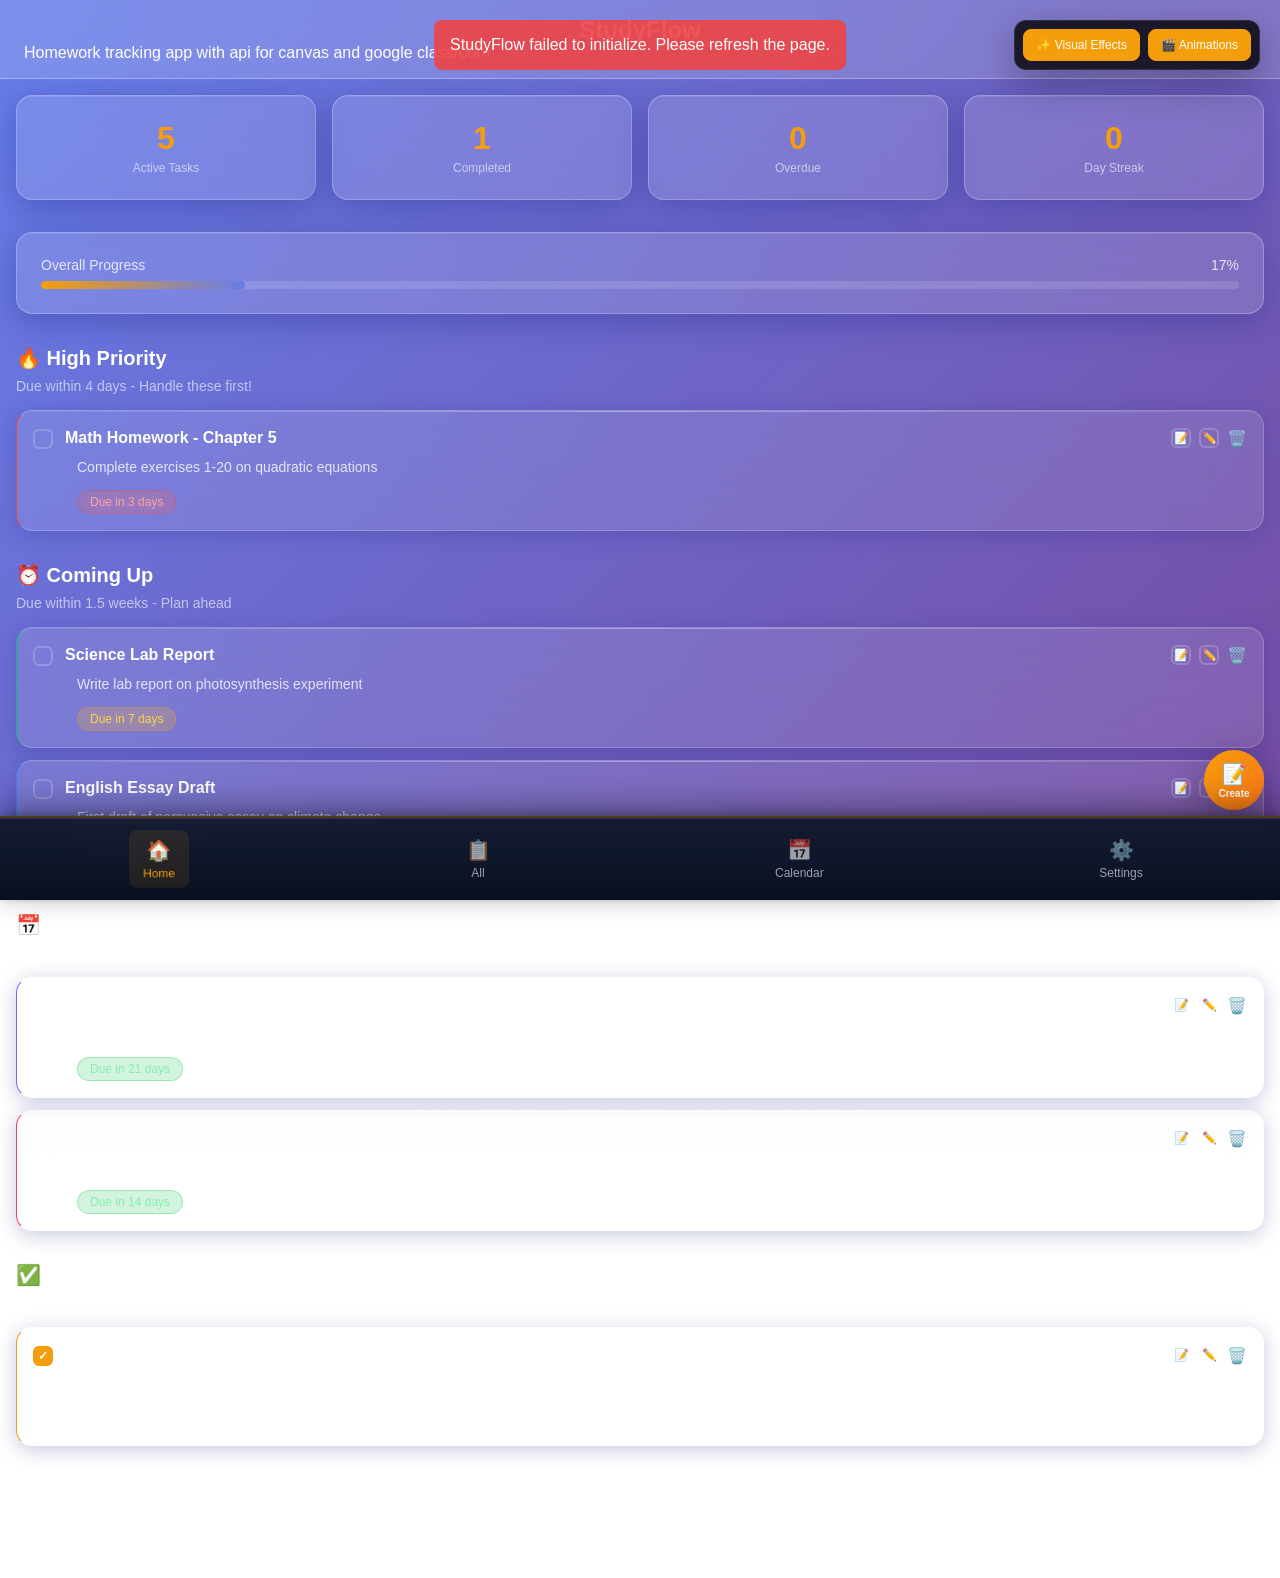
==== index.html @ 946ac962 "Add files via upload" ====
<!DOCTYPE html>
<html lang="en">
<head>
    <meta charset="UTF-8">
    <meta name="viewport" content="width=device-width, initial-scale=1.0, user-scalable=no, viewport-fit=cover">
    <meta name="apple-mobile-web-app-capable" content="yes">
    <meta name="apple-mobile-web-app-status-bar-style" content="black-translucent">
    <meta name="theme-color" content="#667eea">
    <meta name="mobile-web-app-capable" content="yes">
    <meta name="application-name" content="HW Tracker">
    <meta name="msapplication-TileColor" content="#667eea">
    <meta name="msapplication-TileImage" content="icon-192x192.png">
    <meta name="description" content="Track and manage your academic assignments with ease">
    <title>StudyFlow - Assignment Tracker</title>
    <link rel="manifest" href="manifest.json">
    <link rel="icon" type="image/png" sizes="192x192" href="icon-192x192.png">
    <link rel="apple-touch-icon" href="icon-192x192.png">
    <link rel="apple-touch-icon" sizes="192x192" href="icon-192x192.png">
    <link rel="stylesheet" href="styles.css">
    <link rel="stylesheet" href="animations.css">
    <link rel="stylesheet" href="settings.css">
    <link rel="stylesheet" href="css/navigation.css">
    <link rel="stylesheet" href="css/premium.css">
    <style>
        @keyframes fadeIn {
            from { opacity: 0; transform: translateY(-10px); }
            to { opacity: 1; transform: translateY(0); }
        }
        @keyframes fadeOut {
            from { opacity: 1; transform: translateY(0); }
            to { opacity: 0; transform: translateY(-10px); }
        }
    </style>
</head>
<body>
    <noscript>
        <div style="text-align: center; padding: 50px; background: #1e293b; color: white; font-family: Arial, sans-serif;">
            <h1>StudyFlow</h1>
            <p>JavaScript is required to run this application.</p>
            <p>Please enable JavaScript in your browser and refresh the page.</p>
        </div>
    </noscript>
    
    <div class="app-container">
        <header>
            <h1>StudyFlow</h1>
            <p>Homework tracking app with api for canvas and google classroom</p>
        </header>

        <main class="main-content">
            <!-- Home View -->
            <div class="content-view" id="home-view">
                <!-- Statistics Dashboard -->
                <div class="stats-dashboard">
                    <div class="stat-card glass-card">
                        <div class="stat-number" id="total-assignments">0</div>
                        <div class="stat-label">Active Tasks</div>
                    </div>
                    <div class="stat-card glass-card">
                        <div class="stat-number" id="completed-count">0</div>
                        <div class="stat-label">Completed</div>
                    </div>
                    <div class="stat-card glass-card">
                        <div class="stat-number" id="overdue-count">0</div>
                        <div class="stat-label">Overdue</div>
                    </div>
                    <div class="stat-card glass-card">
                        <div class="stat-number" id="streak-count">0</div>
                        <div class="stat-label">Day Streak</div>
                    </div>
                </div>

                <!-- Progress Bar -->
                <div class="progress-container glass-card" style="padding: 1.5rem; margin-bottom: 2rem;">
                    <div class="progress-label">
                        <span>Overall Progress</span>
                        <span id="progress-percentage">0%</span>
                    </div>
                    <div class="progress-bar">
                        <div class="progress-fill" id="progress-fill"></div>
                    </div>
                </div>

                <!-- High Priority Section -->
                <section class="priority-section" id="high-priority">
                    <h2>🔥 High Priority</h2>
                    <p class="section-subtitle">Due within 4 days - Handle these first!</p>
                    <div class="assignments-container" id="high-priority-assignments">
                        <div class="empty-state">No urgent assignments right now 🎉</div>
                    </div>
                </section>

                <!-- Coming Up Section -->
                <section class="priority-section" id="coming-up">
                    <h2>⏰ Coming Up</h2>
                    <p class="section-subtitle">Due within 1.5 weeks - Plan ahead</p>
                    <div class="assignments-container" id="coming-up-assignments">
                        <div class="empty-state">No upcoming assignments</div>
                    </div>
                </section>

                <!-- Worry About Later Section -->
                <section class="priority-section" id="worry-later">
                    <h2>📅 Worry About Later</h2>
                    <p class="section-subtitle">Due in 3+ weeks - Future planning</p>
                    <div class="assignments-container" id="worry-later-assignments">
                        <div class="empty-state">No long-term assignments</div>
                    </div>
                </section>

                <!-- Completed Section (Hidden by default, shown when there are completed items) -->
                <section class="priority-section" id="completed" style="display: none;">
                    <h2>✅ Completed</h2>
                    <p class="section-subtitle">Great job! Keep up the momentum</p>
                    <div class="assignments-container" id="completed-assignments">
                    </div>
                </section>
            </div>

            <!-- All Assignments View -->
            <div class="content-view" id="all-view" style="display: none;">
                <section class="priority-section">
                    <h2>📋 All Assignments</h2>
                    
                    <!-- Search and Filter Controls -->
                    <div class="search-filter-container">
                        <div class="search-box">
                            <input type="text" id="assignment-search" placeholder="Search assignments..." />
                        </div>
                        <div class="filter-controls">
                            <select id="status-filter">
                                <option value="all">All Status</option>
                                <option value="pending">Pending</option>
                                <option value="completed">Completed</option>
                            </select>
                            <select id="source-filter">
                                <option value="all">All Sources</option>
                                <option value="manual">Manual</option>
                                <option value="canvas">Canvas LMS</option>
                                <option value="google">Google Classroom</option>
                            </select>
                            <select id="priority-filter">
                                <option value="all">All Priorities</option>
                                <option value="high">High Priority</option>
                                <option value="medium">Medium Priority</option>
                                <option value="low">Low Priority</option>
                            </select>
                        </div>
                    </div>
                    
                    <div class="assignments-container" id="all-assignments">
                        <!-- All assignments will be shown here -->
                    </div>
                </section>
            </div>

            <!-- Calendar View -->
            <div class="content-view" id="calendar-view" style="display: none;">
                <section class="priority-section">
                    <h2>📅 Calendar</h2>
                    <div class="calendar-container">
                        <div class="calendar-header">
                            <button class="calendar-nav-btn" id="prev-month">‹</button>
                            <h3 class="calendar-month-year" id="calendar-month-year"></h3>
                            <button class="calendar-nav-btn" id="next-month">›</button>
                        </div>
                        <div class="calendar-grid" id="calendar-grid">
                            <!-- Calendar will be dynamically generated here -->
                        </div>
                        <!-- Assignment Popup -->
                        <div class="assignment-popup" id="assignment-popup">
                            <div class="popup-content">
                                <!-- Assignment details will be populated here -->
                            </div>
                        </div>
                    </div>
                </section>
            </div>

            <!-- Settings View -->
            <div class="content-view" id="settings-view" style="display: none;">
                <nav>
                    <div class="nav-left">
                        <button id="add-assignment-btn">+ Add Assignment</button>
                        <div class="view-options">
                            <button class="view-btn active" data-view="all">All</button>
                            <button class="view-btn" data-view="pending">Pending</button>
                            <button class="view-btn" data-view="completed">Completed</button>
                        </div>
                    </div>
                    <div class="nav-right">
                        <a href="premium.html" class="premium-link">
                            <span class="premium-indicator">Premium</span>
                        </a>
                    </div>
                </nav>
                <div id="settings-content">
                    <!-- Settings content will be dynamically added here -->
                </div>
            </div>
        </main>

        <!-- Bottom Navigation -->
        <nav class="bottom-nav">
            <button class="nav-btn active" id="home-btn">
                <span class="nav-icon">🏠</span>
                <span class="nav-label">Home</span>
            </button>
            <button class="nav-btn" id="all-assignments-btn">
                <span class="nav-icon">📋</span>
                <span class="nav-label">All</span>
            </button>
            <button class="nav-btn" id="calendar-btn">
                <span class="nav-icon">📅</span>
                <span class="nav-label">Calendar</span>
            </button>
            <button class="nav-btn" id="settings-btn">
                <span class="nav-icon">⚙️</span>
                <span class="nav-label">Settings</span>
            </button>
        </nav>

        <!-- Create Assignment Button -->
        <button class="create-assignment-btn" id="create-assignment-btn">
            <span class="create-icon">📝</span>
            <span class="create-text">Create</span>
        </button>

        <!-- Settings Toolbar -->
        <div class="settings-toolbar" id="settings-toolbar">
            <button class="toolbar-btn" id="visual-effects-btn" title="Toggle Visual Effects (Glass/Performance)">
                ✨ Visual Effects
            </button>
            <button class="toolbar-btn" id="animations-btn" title="Toggle Animations">
                🎬 Animations
            </button>
        </div>
    </div>


    <!-- Core Scripts -->
    <script src="enhanced-script.js"></script>
    <script src="js/payments.js"></script>
    <script src="js/premium-ui.js"></script>
    <script src="pwa-test.js"></script>
    
    <!-- Service Worker Registration -->
    <script>
        // Register service worker for PWA functionality
        if ('serviceWorker' in navigator) {
            window.addEventListener('load', () => {
                navigator.serviceWorker.register('./sw.js')
                    .then(registration => {
                        console.log('ServiceWorker registration successful with scope: ', registration.scope);
                        
                        // Check for updates
                        registration.update().then(() => {
                            console.log('Service Worker updated');
                        }).catch(error => {
                            console.log('Service Worker update failed: ', error);
                        });
                        
                        // Listen for updates
                        registration.addEventListener('updatefound', () => {
                            const newWorker = registration.installing;
                            newWorker.addEventListener('statechange', () => {
                                if (newWorker.state === 'installed' && navigator.serviceWorker.controller) {
                                    console.log('New content is available; please refresh.');
                                    if (confirm('A new version is available. Refresh now?')) {
                                        window.location.reload();
                                    }
                                }
                            });
                        });
                        
                        // Enable background sync if available
                        if ('sync' in registration) {
                            registration.sync.register('sync-assignments')
                                .then(() => console.log('Background sync registered'))
                                .catch(err => console.error('Background sync registration failed:', err));
                        }
                    })
                    .catch(error => {
                        console.error('ServiceWorker registration failed: ', error);
                    });
                
                // Check for updates on navigation
                if (navigator.serviceWorker.controller) {
                    console.log('Service Worker is controlling the page');
                }
            });
        }
        
        // Handle before install prompt
        let deferredPrompt;
        window.addEventListener('beforeinstallprompt', (e) => {
            // Prevent Chrome 67 and earlier from automatically showing the prompt
            e.preventDefault();
            // Stash the event so it can be triggered later
            deferredPrompt = e;
            
            // Show install button or custom UI
            const installButton = document.getElementById('install-button');
            if (installButton) {
                installButton.style.display = 'block';
                installButton.addEventListener('click', () => {
                    // Show the install prompt
                    deferredPrompt.prompt();
                    // Wait for the user to respond to the prompt
                    deferredPrompt.userChoice.then((choiceResult) => {
                        if (choiceResult.outcome === 'accepted') {
                            console.log('User accepted the install prompt');
                        } else {
                            console.log('User dismissed the install prompt');
                        }
                        deferredPrompt = null;
                    });
                });
            }
        });
        
        // Track web app installs
        window.addEventListener('appinstalled', (evt) => {
            console.log('App was installed successfully');
            // You could track this event in your analytics
        });
    </script>
    <script src="enhanced-settings.js"></script>
    <script src="assignment-editor.js"></script>
    <script src="background-manager.js"></script>
    <script src="api-integration.js"></script>
    <script src="live-wallpaper.js"></script>
    
    <!-- Paid Features -->
    <script src="paid-features/advanced-analytics.js"></script>
    <script src="paid-features/cloud-sync.js"></script>
    <script src="paid-features/premium-themes.js"></script>
    
    <!-- Initialize App -->
    <script>
        let tracker;
        let settingsManager;
        let apiIntegration;
        let analytics;
        let cloudSync;
        let premiumThemes;

        document.addEventListener('DOMContentLoaded', async () => {
            console.log('🚀 Starting StudyFlow initialization...');
            
            try {
                // Step 1: Initialize core tracker
                console.log('📱 Initializing core tracker...');
                tracker = new EnhancedAssignmentTracker();
                
                // Step 2: Apply saved styles immediately (before any rendering)
                console.log('🎨 Applying saved styles...');
                tracker.applySavedStylesImmediate();
                
                // Step 3: Initialize managers in proper order
                console.log('⚙️ Initializing managers...');
                
                // Initialize live wallpaper manager first (if available)
                if (typeof LiveWallpaperManager !== 'undefined' && window.liveWallpaperManager) {
                    console.log('Live wallpaper manager already initialized');
                } else if (typeof LiveWallpaperManager !== 'undefined') {
                    window.liveWallpaperManager = new LiveWallpaperManager();
                    window.liveWallpaperManager.init();
                    console.log('Live wallpaper manager initialized');
                }
                
                // Initialize background manager after live wallpaper manager
                if (typeof BackgroundManager !== 'undefined') {
                    tracker.backgroundManager = new BackgroundManager(tracker);
                    console.log('Background manager initialized');
                }
                
                // Core managers
                settingsManager = new SettingsManager(tracker);
                apiIntegration = new APIIntegration(tracker);
                
                // Feature managers
                analytics = new AdvancedAnalytics(tracker);
                cloudSync = new CloudSync(tracker);
                premiumThemes = new PremiumThemes(tracker);
                
                console.log('✅ All managers initialized successfully');
                
                // Step 4: Make managers globally available
                window.settingsManager = settingsManager;
                window.tracker = tracker;
                
                // Step 5: Override settings rendering
                tracker.renderSettingsPage = () => settingsManager.renderSettingsPage();
                tracker.showSettingsView = () => {
                    tracker.switchToView('settings-view');
                    settingsManager.renderSettingsPage();
                };
                
                // Step 6: Load saved theme and ensure background is applied
                console.log('🎨 Loading saved theme...');
                premiumThemes.loadSavedTheme();
                
                // Force background restoration after all managers are ready
                console.log('🖼️ Ensuring background is properly applied...');
                const backgroundType = localStorage.getItem('background-type') || 'gradient';
                tracker.applyBackground(backgroundType);
                
                // Step 7: Initialize API connections
                console.log('🔗 Initializing API connections...');
                await apiIntegration.initializeConnections();
                
                // Step 8: Validate application state and optimize flow
                console.log('🔍 Validating application state...');
                const isValid = tracker.validateApplicationState();
                
                if (isValid) {
                    console.log('🔧 Optimizing user flow...');
                    tracker.optimizeUserFlow();
                }
                
                console.log('🎉 StudyFlow v2.1 - Enhanced Edition Loaded Successfully!');
                
                // Step 9: Initialize performance monitoring and testing tools
                tracker.monitorPerformance();
                
                // Make testing functions globally available for debugging
                window.runFlowTest = () => tracker.runFlowTest();
                window.testBackgroundPersistence = () => tracker.testBackgroundPersistence();
                window.testLiveWallpaper = () => tracker.testLiveWallpaper();
                window.testBackgroundSwitching = () => tracker.testBackgroundSwitching();
                window.emergencyReset = () => tracker.emergencyReset();
                
                // PWA Testing functions (will be available after pwa-test.js loads)
                window.runPWAReadinessCheck = () => {
                    if (window.testPWA) {
                        return window.testPWA();
                    } else {
                        console.log('PWA testing suite not loaded yet. Try again in a moment.');
                    }
                };
                
                console.log('🧪 Testing tools available: runFlowTest(), testBackgroundPersistence(), emergencyReset(), runPWAReadinessCheck()');
                
                // Step 10: Show ready indicator
                const readyIndicator = document.createElement('div');
                readyIndicator.style.cssText = `
                    position: fixed; top: 10px; right: 10px; z-index: 10000;
                    background: rgba(16, 185, 129, 0.9); color: white;
                    padding: 0.5rem 1rem; border-radius: 20px; font-size: 0.8rem;
                    animation: fadeIn 0.5s ease-out;
                `;
                readyIndicator.textContent = '✅ StudyFlow Ready';
                document.body.appendChild(readyIndicator);
                
                // Remove indicator after 3 seconds
                setTimeout(() => {
                    readyIndicator.style.animation = 'fadeOut 0.5s ease-out forwards';
                    setTimeout(() => readyIndicator.remove(), 500);
                }, 3000);
                
                // Step 11: Set up periodic health checks for smooth operation
                setInterval(() => {
                    try {
                        // Ensure checkboxes remain clickable
                        tracker.ensureCheckboxesClickable();
                        
                        // Maintain background consistency
                        tracker.maintainBackground();
                        
                        // Validate navigation state
                        tracker.validateNavigationState();
                        
                        // Check if background is still applied correctly
                        const expectedBgType = localStorage.getItem('background-type') || 'gradient';
                        const currentBgType = document.body.getAttribute('data-background-type');
                        if (currentBgType !== expectedBgType) {
                            console.log('🔧 Background type mismatch detected, reapplying...');
                            tracker.applyBackground(expectedBgType);
                        }
                    } catch (error) {
                        console.warn('Health check issue:', error);
                    }
                }, 30000); // Every 30 seconds
                
            } catch (error) {
                console.error('❌ Error during initialization:', error);
                // Show user-friendly error message
                const errorDiv = document.createElement('div');
                errorDiv.style.cssText = `
                    position: fixed; top: 20px; left: 50%; transform: translateX(-50%);
                    background: rgba(239, 68, 68, 0.9); color: white; padding: 1rem;
                    border-radius: 8px; z-index: 10000; max-width: 90%;
                `;
                errorDiv.textContent = 'StudyFlow failed to initialize. Please refresh the page.';
                document.body.appendChild(errorDiv);
                
                setTimeout(() => errorDiv.remove(), 5000);
            }
            
            // Secret dev access - Konami code sequence + mobile password
            let konamiSequence = [];
            const konamiCode = ['ArrowUp', 'ArrowUp', 'ArrowDown', 'ArrowDown', 'ArrowLeft', 'ArrowRight', 'ArrowLeft', 'ArrowRight', 'KeyB', 'KeyA'];
            
            document.addEventListener('keydown', (e) => {
                konamiSequence.push(e.code);
                if (konamiSequence.length > konamiCode.length) {
                    konamiSequence.shift();
                }
                
                if (JSON.stringify(konamiSequence) === JSON.stringify(konamiCode)) {
                    tracker.activateDevMode();
                    konamiSequence = [];
                }
            });

            // Mobile dev access - triple tap on title
            let titleTapCount = 0;
            let titleTapTimer = null;
            
            const appTitle = document.querySelector('header h1');
            if (appTitle) {
                appTitle.addEventListener('click', () => {
                    titleTapCount++;
                    
                    if (titleTapTimer) {
                        clearTimeout(titleTapTimer);
                    }
                    
                    if (titleTapCount === 3) {
                        tracker.showDevPasswordPrompt();
                        titleTapCount = 0;
                    } else {
                        titleTapTimer = setTimeout(() => {
                            titleTapCount = 0;
                        }, 1000);
                    }
                });
            }
        });

        // PWA install prompt handling
        window.addEventListener('beforeinstallprompt', (e) => {
            e.preventDefault();
            window.deferredPrompt = e;
            console.log('PWA install prompt available');
        });
        
        // Subscribe to push notifications
        async function subscribeToPushNotifications(registration) {
            try {
                const subscription = await registration.pushManager.subscribe({
                    userVisibleOnly: true,
                    applicationServerKey: 'BEl62iUYgUivxIkv69yViEuiBIa1b0S4OFJD0AsaL19JXDVWEcKL5wZE6B7bvHgEml0jUjQ6uQ1MxdF2Gf5ljIM' // VAPID public key
                });
                console.log('Push subscription successful');
                
                // In a real app, you would send the subscription to your server
                // await fetch('/api/push-subscribe', {
                //     method: 'POST',
                //     headers: { 'Content-Type': 'application/json' },
                //     body: JSON.stringify(subscription)
                // });
                
            } catch (error) {
                console.error('Failed to subscribe to push notifications:', error);
            }
        }
    </script>
</body>
</html>
---- styles.css ----
/* Glassmorphic Assignment Tracker Styles */
:root {
  --primary-color: #667eea;
  --secondary-color: #764ba2;
  --accent-color: #f59e0b;
  --glass-bg: rgba(255, 255, 255, 0.1);
  --glass-border: rgba(255, 255, 255, 0.2);
  --text-primary: #ffffff;
  --text-secondary: rgba(255, 255, 255, 0.8);
  --text-muted: rgba(255, 255, 255, 0.6);
  --shadow-light: 0 8px 32px rgba(31, 38, 135, 0.37);
  --shadow-heavy: 0 12px 40px rgba(0, 0, 0, 0.3);
  --border-radius: 16px;
  --border-radius-small: 8px;
  --transition-smooth: all 0.3s cubic-bezier(0.4, 0, 0.2, 1);
  --transition-bounce: all 0.4s cubic-bezier(0.68, -0.55, 0.265, 1.55);
}

[data-theme="dark"] {
  --glass-bg: rgba(0, 0, 0, 0.2);
  --glass-border: rgba(255, 255, 255, 0.1);
  --text-primary: #f8fafc;
  --text-secondary: rgba(248, 250, 252, 0.8);
  --text-muted: rgba(248, 250, 252, 0.6);
}

* {
  margin: 0;
  padding: 0;
  box-sizing: border-box;
  font-family: inherit;
}

body {
  font-family: -apple-system, BlinkMacSystemFont, 'Segoe UI', Roboto, 'Helvetica Neue', Arial, sans-serif;
  background: linear-gradient(135deg, var(--primary-color) 0%, var(--secondary-color) 100%);
  min-height: 100vh;
  color: var(--text-primary);
  overflow-x: hidden;
  -webkit-font-smoothing: antialiased;
  -moz-osx-font-smoothing: grayscale;
  background-attachment: fixed;
  transition: background 0.3s ease;
}

input, textarea, select, button {
  font-family: -apple-system, BlinkMacSystemFont, 'Segoe UI', Roboto, 'Helvetica Neue', Arial, sans-serif;
}

.app-container {
  min-height: 100vh;
  display: flex;
  flex-direction: column;
  position: relative;
}

/* Header */
header {
  padding: 1rem 1.5rem;
  backdrop-filter: blur(20px);
  background: var(--glass-bg);
  border-bottom: 1px solid var(--glass-border);
  position: sticky;
  top: 0;
  z-index: 100;
}

header h1 {
  font-size: 1.5rem;
  font-weight: 700;
  text-align: center;
  background: linear-gradient(135deg, var(--text-primary), var(--text-secondary));
  -webkit-background-clip: text;
  -webkit-text-fill-color: transparent;
  background-clip: text;
}

/* Main Content */
.main-content {
  flex: 1;
  padding: 1rem;
  padding-bottom: 100px;
  position: relative;
}

.content-view {
  animation: slideInUp 0.6s cubic-bezier(0.4, 0, 0.2, 1);
}

/* Enhanced glass loading for content views */
.content-view .glass-card {
  animation: glassCardLoad 0.8s cubic-bezier(0.4, 0, 0.2, 1) forwards;
}

.glassmorphism-enhanced .content-view .glass-card {
  animation: enhancedGlassLoad 1s cubic-bezier(0.4, 0, 0.2, 1) forwards;
}

/* Glass Cards with Progressive Loading */
.glass-card {
  background: var(--glass-bg);
  backdrop-filter: blur(0px);
  -webkit-backdrop-filter: blur(0px);
  border: 1px solid var(--glass-border);
  border-radius: var(--border-radius);
  box-shadow: var(--shadow-light);
  transition: backdrop-filter 0.6s cubic-bezier(0.4, 0, 0.2, 1),
              -webkit-backdrop-filter 0.6s cubic-bezier(0.4, 0, 0.2, 1),
              background 0.4s ease-out,
              box-shadow 0.4s ease-out,
              transform 0.3s cubic-bezier(0.4, 0, 0.2, 1);
  position: relative;
  overflow: hidden;
  animation: glassCardLoad 0.8s cubic-bezier(0.4, 0, 0.2, 1) forwards;
}

/* Staggered loading for multiple glass cards */
.glass-card:nth-child(1) { animation-delay: 0ms; }
.glass-card:nth-child(2) { animation-delay: 100ms; }
.glass-card:nth-child(3) { animation-delay: 200ms; }
.glass-card:nth-child(4) { animation-delay: 300ms; }
.glass-card:nth-child(5) { animation-delay: 400ms; }
.glass-card:nth-child(6) { animation-delay: 500ms; }

.glass-card::before {
  content: '';
  position: absolute;
  top: 0;
  left: -100%;
  width: 100%;
  height: 100%;
  background: linear-gradient(90deg, transparent, rgba(255, 255, 255, 0.1), transparent);
  transition: left 0.5s ease;
}

.glass-card:hover::before {
  left: 100%;
}

.glass-card:hover {
  transform: translateY(-2px);
  box-shadow: var(--shadow-heavy);
  border-color: rgba(255, 255, 255, 0.3);
}

/* Disable shine animations when animations are disabled */
.animations-disabled .glass-card::before,
.animations-disabled .assignment-card::before,
.animations-disabled .assignment-card::after {
  display: none !important;
}

.animations-disabled .glass-card:hover::before,
.animations-disabled .assignment-card:hover::before,
.animations-disabled .assignment-card:hover::after {
  display: none !important;
}

/* Priority Sections */
.priority-section {
  margin-bottom: 2rem;
}

.priority-section h2 {
  font-size: 1.25rem;
  font-weight: 600;
  margin-bottom: 0.5rem;
  display: flex;
  align-items: center;
  gap: 0.5rem;
}

.section-subtitle {
  color: var(--text-muted);
  font-size: 0.875rem;
  margin-bottom: 1rem;
}

/* Assignment Cards */
.assignments-container {
  display: flex;
  flex-direction: column;
  gap: 0.75rem;
}

.assignment-card {
  background: var(--glass-bg);
  backdrop-filter: blur(20px);
  -webkit-backdrop-filter: blur(20px);
  border: 1px solid var(--glass-border);
  border-radius: var(--border-radius);
  padding: 1rem;
  position: relative;
  transition: var(--transition-smooth);
  overflow: hidden;
  border-left: 4px solid var(--accent-color);
  cursor: default;
}

.assignment-card::after {
  content: '';
  position: absolute;
  top: 0;
  right: 0;
  width: 0;
  height: 100%;
  background: linear-gradient(45deg, transparent, rgba(255, 255, 255, 0.05));
  transition: width 0.3s ease;
}

.assignment-card:hover::after {
  width: 100%;
}

.assignment-card:hover {
  transform: translateY(-2px) scale(1.01);
  box-shadow: var(--shadow-heavy);
  border-color: rgba(255, 255, 255, 0.4);
}

.assignment-card::before {
  content: '';
  position: absolute;
  top: 0;
  left: 0;
  right: 0;
  height: 1px;
  background: linear-gradient(90deg, transparent, rgba(255, 255, 255, 0.3), transparent);
  pointer-events: none !important;
  z-index: 1;
}

.assignment-card:hover {
  transform: translateY(-1px) scale(1.01);
  box-shadow: var(--shadow-heavy);
  border-color: rgba(255, 255, 255, 0.4);
}

.assignment-card.completed {
  opacity: 0.6;
  transform: scale(0.98);
  animation: fadeOut 0.5s ease-out forwards;
}

.assignment-header {
  display: flex;
  align-items: center;
  gap: 0.75rem;
  margin-bottom: 0.5rem;
  position: relative;
  z-index: 10;
}

.assignment-checkbox {
  width: 20px;
  height: 20px;
  border: 2px solid var(--glass-border);
  border-radius: 6px;
  cursor: pointer;
  transition: var(--transition-bounce);
  display: flex;
  align-items: center;
  justify-content: center;
  flex-shrink: 0;
  margin-top: 2px;
}

.assignment-checkbox:hover {
  border-color: var(--accent-color);
  transform: scale(1.1);
}

.assignment-checkbox.checked {
  background: var(--accent-color);
  border-color: var(--accent-color);
  animation: checkBounce 0.3s cubic-bezier(0.68, -0.55, 0.265, 1.55);
}

.assignment-checkbox.checked::after {
  content: '✓';
  color: white;
  font-size: 12px;
  font-weight: bold;
}

.assignment-title {
  flex: 1;
  font-weight: 600;
  font-size: 1rem;
  color: var(--text-primary);
  cursor: default;
}

.assignment-actions {
  display: flex;
  gap: 0.5rem;
  align-items: center;
}

.assignment-source,
.assignment-edit,
.assignment-checkbox {
  width: 20px;
  height: 20px;
  border: 2px solid var(--glass-border);
  border-radius: 6px;
  display: flex;
  align-items: center;
  justify-content: center;
  cursor: pointer !important;
  transition: var(--transition-smooth);
  font-size: 12px;
  z-index: 100 !important;
  position: relative !important;
  pointer-events: auto !important;
}

.assignment-source:hover,
.assignment-edit:hover,
.assignment-delete:hover {
  background: rgba(255, 255, 255, 0.1);
  transform: scale(1.1);
}

.assignment-edit:hover {
  background: rgba(245, 158, 11, 0.2);
}

.assignment-delete:hover {
  background: rgba(239, 68, 68, 0.2);
}

.assignment-description {
  color: var(--text-secondary);
  font-size: 0.875rem;
  line-height: 1.5;
  margin-bottom: 0.75rem;
  margin-left: 2.75rem;
}

.assignment-due-date {
  font-size: 0.75rem;
  font-weight: 500;
  padding: 0.25rem 0.75rem;
  border-radius: 20px;
  display: inline-block;
  margin-left: 2.75rem;
  backdrop-filter: blur(10px);
}

.assignment-due-date.high-priority {
  background: rgba(239, 68, 68, 0.2);
  color: #fca5a5;
  border: 1px solid rgba(239, 68, 68, 0.3);
}

.assignment-due-date.coming-up {
  background: rgba(245, 158, 11, 0.2);
  color: #fcd34d;
  border: 1px solid rgba(245, 158, 11, 0.3);
}

.assignment-due-date.worry-later {
  background: rgba(34, 197, 94, 0.2);
  color: #86efac;
  border: 1px solid rgba(34, 197, 94, 0.3);
}

/* Statistics Dashboard */
.stats-dashboard {
  display: grid;
  grid-template-columns: repeat(auto-fit, minmax(120px, 1fr));
  gap: 1rem;
  margin-bottom: 2rem;
}

.stat-card {
  background: var(--glass-bg);
  backdrop-filter: blur(20px);
  border: 1px solid var(--glass-border);
  border-radius: var(--border-radius);
  padding: 1.5rem 1rem;
  text-align: center;
  transition: var(--transition-smooth);
}

.stat-card:hover {
  transform: translateY(-2px);
  box-shadow: var(--shadow-light);
}

.stat-number {
  font-size: 2rem;
  font-weight: 700;
  color: var(--accent-color);
  margin-bottom: 0.25rem;
}

.stat-label {
  font-size: 0.75rem;
  color: var(--text-muted);
  font-weight: 500;
}

/* Progress Bar */
.progress-container {
  margin-bottom: 2rem;
}

.progress-label {
  display: flex;
  justify-content: space-between;
  align-items: center;
  margin-bottom: 0.5rem;
  font-size: 0.875rem;
  color: var(--text-secondary);
}

.progress-bar {
  height: 8px;
  background: rgba(255, 255, 255, 0.1);
  border-radius: 4px;
  overflow: hidden;
  backdrop-filter: blur(10px);
}

.progress-fill {
  height: 100%;
  background: linear-gradient(90deg, var(--accent-color), var(--primary-color));
  border-radius: 4px;
  transition: width 0.8s cubic-bezier(0.4, 0, 0.2, 1);
  position: relative;
}

.progress-fill::after {
  content: '';
  position: absolute;
  top: 0;
  left: 0;
  right: 0;
  bottom: 0;
  background: linear-gradient(90deg, transparent, rgba(255, 255, 255, 0.3), transparent);
  animation: shimmer 2s infinite;
}

/* Bottom Navigation - Solid App Foundation */
.bottom-nav {
  position: fixed;
  bottom: 0;
  left: 0;
  right: 0;
  background: linear-gradient(180deg, 
    rgba(15, 23, 42, 0.95) 0%, 
    rgba(15, 23, 42, 1) 50%, 
    rgba(8, 15, 30, 1) 100%);
  backdrop-filter: blur(20px);
  -webkit-backdrop-filter: blur(20px);
  border-top: 2px solid rgba(245, 158, 11, 0.3);
  box-shadow: 
    0 -8px 32px rgba(0, 0, 0, 0.4),
    0 -2px 8px rgba(0, 0, 0, 0.2),
    inset 0 1px 0 rgba(255, 255, 255, 0.1);
  display: flex;
  justify-content: space-around;
  padding: 0.75rem 0 calc(0.75rem + env(safe-area-inset-bottom));
  z-index: 1000;
}

.nav-btn {
  display: flex;
  flex-direction: column;
  align-items: center;
  gap: 0.25rem;
  background: none;
  border: none;
  color: var(--text-muted);
  cursor: pointer;
  transition: var(--transition-smooth);
  padding: 0.5rem;
  border-radius: var(--border-radius-small);
  min-width: 60px;
}

.nav-btn:hover {
  color: var(--text-primary);
  background: rgba(255, 255, 255, 0.1);
  transform: translateY(-2px);
}

.nav-btn.active {
  color: var(--accent-color);
  background: rgba(245, 158, 11, 0.1);
}

.nav-icon {
  font-size: 1.25rem;
}

.nav-label {
  font-size: 0.75rem;
  font-weight: 500;
}

/* Create Assignment Button */
.create-assignment-btn {
  position: fixed;
  bottom: 90px;
  right: 1rem;
  width: 60px;
  height: 60px;
  border-radius: 50%;
  background: linear-gradient(135deg, var(--accent-color), #f97316);
  border: none;
  color: white;
  cursor: pointer;
  display: flex;
  flex-direction: column;
  align-items: center;
  justify-content: center;
  gap: 0.125rem;
  box-shadow: var(--shadow-heavy);
  transition: var(--transition-bounce);
  z-index: 999;
}

.create-assignment-btn:hover {
  transform: scale(1.1) translateY(-2px);
  box-shadow: 0 16px 48px rgba(245, 158, 11, 0.4);
}

.create-assignment-btn:active {
  transform: scale(0.95);
}

.create-icon {
  font-size: 1.25rem;
}

.create-text {
  font-size: 0.625rem;
  font-weight: 600;
}

/* Calendar Styles */
.calendar-container {
  background: var(--glass-bg);
  backdrop-filter: blur(20px);
  border: 1px solid var(--glass-border);
  border-radius: var(--border-radius);
  padding: 1.5rem;
  margin-top: 1rem;
}

.calendar-header {
  display: flex;
  justify-content: space-between;
  align-items: center;
  margin-bottom: 1.5rem;
}

.calendar-nav-btn {
  background: rgba(255, 255, 255, 0.1);
  border: 1px solid var(--glass-border);
  border-radius: 50%;
  width: 40px;
  height: 40px;
  display: flex;
  align-items: center;
  justify-content: center;
  color: var(--text-primary);
  cursor: pointer;
  transition: var(--transition-smooth);
  font-size: 1.25rem;
}

.calendar-nav-btn:hover {
  background: rgba(255, 255, 255, 0.2);
  transform: scale(1.05);
}

.calendar-month-year {
  font-size: 1.25rem;
  font-weight: 600;
  color: var(--text-primary);
}

.calendar-grid {
  display: grid;
  grid-template-columns: repeat(7, 1fr);
  gap: 1px;
  background: rgba(255, 255, 255, 0.1);
  border-radius: var(--border-radius-small);
  overflow: hidden;
}

.calendar-day-header {
  background: rgba(255, 255, 255, 0.15);
  padding: 0.75rem 0.5rem;
  text-align: center;
  font-weight: 600;
  font-size: 0.75rem;
  color: var(--text-secondary);
  border-bottom: 1px solid var(--glass-border);
}

.calendar-day {
  aspect-ratio: 1;
  background: var(--glass-bg);
  display: flex;
  flex-direction: column;
  align-items: center;
  justify-content: center;
  cursor: pointer;
  transition: var(--transition-smooth);
  position: relative;
  min-height: 50px;
}

.calendar-day:hover {
  background: rgba(255, 255, 255, 0.15);
}

.calendar-day.empty {
  cursor: default;
  opacity: 0.3;
}

.calendar-day-number {
  font-size: 0.875rem;
  font-weight: 500;
  color: var(--text-primary);
}

.calendar-assignment-count {
  position: absolute;
  top: 4px;
  right: 4px;
  background: var(--accent-color);
  color: white;
  border-radius: 50%;
  width: 16px;
  height: 16px;
  display: flex;
  align-items: center;
  justify-content: center;
  font-size: 0.625rem;
  font-weight: 600;
}

/* Pip Marker Styles */
.pip-marker {
  position: fixed;
  background: var(--glass-bg);
  backdrop-filter: blur(20px);
  border: 1px solid var(--glass-border);
  border-radius: var(--border-radius);
  padding: 1rem;
  box-shadow: var(--shadow-heavy);
  z-index: 10000;
  max-width: 300px;
  animation: slideInUp 0.3s ease-out;
}

.pip-marker.hiding {
  animation: fadeOut 0.2s ease-out forwards;
}

.pip-header {
  margin-bottom: 0.75rem;
  padding-bottom: 0.5rem;
  border-bottom: 1px solid var(--glass-border);
  color: var(--text-primary);
  font-size: 0.875rem;
}

.pip-assignments {
  display: flex;
  flex-direction: column;
  gap: 0.5rem;
}

.pip-assignment {
  padding: 0.5rem;
  background: rgba(255, 255, 255, 0.05);
  border-radius: var(--border-radius-small);
  border-left: 3px solid var(--accent-color);
}

.pip-assignment-title {
  font-weight: 600;
  color: var(--text-primary);
  font-size: 0.875rem;
  margin-bottom: 0.25rem;
}

.pip-assignment-priority {
  font-size: 0.75rem;
  padding: 0.125rem 0.5rem;
  border-radius: 10px;
  display: inline-block;
}

/* Calendar Popup Styles */
.calendar-popup {
  position: fixed;
  top: 0;
  left: 0;
  width: 100%;
  height: 100%;
  background: rgba(0, 0, 0, 0.5);
  backdrop-filter: blur(10px);
  display: flex;
  align-items: center;
  justify-content: center;
  z-index: 10000;
  animation: fadeIn 0.3s ease-out;
}

.calendar-popup-content {
  max-width: 400px;
  margin: 1rem;
  padding: 1.5rem;
  animation: slideInUp 0.4s cubic-bezier(0.4, 0, 0.2, 1);
}

.calendar-popup-header {
  display: flex;
  justify-content: space-between;
  align-items: center;
  margin-bottom: 1.5rem;
  padding-bottom: 1rem;
  border-bottom: 1px solid var(--glass-border);
}

.calendar-popup-header h3 {
  font-size: 1.125rem;
  font-weight: 600;
  color: var(--text-primary);
  margin: 0;
}

.calendar-popup-body h4 {
  color: var(--text-primary);
  margin-bottom: 1rem;
  font-size: 1rem;
}

.popup-assignments {
  display: flex;
  flex-direction: column;
  gap: 0.75rem;
}

.popup-assignment {
  background: rgba(255, 255, 255, 0.05);
  border-radius: var(--border-radius-small);
  padding: 0.75rem;
  border-left: 3px solid var(--accent-color);
}

.popup-assignment-title {
  font-weight: 600;
  color: var(--text-primary);
  margin-bottom: 0.5rem;
  cursor: default;
}

.popup-assignment-course {
  font-size: 0.875rem;
  color: var(--text-secondary);
  margin-bottom: 0.25rem;
}

.popup-assignment-time {
  font-size: 0.75rem;
  color: var(--text-muted);
}

.no-assignments {
  text-align: center;
  padding: 2rem;
  color: var(--text-muted);
}

.no-assignments p {
  margin: 0;
  font-style: italic;
}

/* Animations */
@keyframes slideInUp {
  from {
    opacity: 0;
    transform: translateY(30px);
  }
  to {
    opacity: 1;
    transform: translateY(0);
  }
}

@keyframes glassCardLoad {
  0% {
    backdrop-filter: blur(0px);
    -webkit-backdrop-filter: blur(0px);
    opacity: 0.7;
    transform: translateY(10px);
  }
  50% {
    backdrop-filter: blur(10px);
    -webkit-backdrop-filter: blur(10px);
    opacity: 0.9;
    transform: translateY(2px);
  }
  100% {
    backdrop-filter: blur(20px);
    -webkit-backdrop-filter: blur(20px);
    opacity: 1;
    transform: translateY(0);
  }
}

@keyframes enhancedGlassLoad {
  0% {
    backdrop-filter: blur(0px);
    -webkit-backdrop-filter: blur(0px);
    opacity: 0.6;
    transform: translateY(15px) scale(0.98);
  }
  30% {
    backdrop-filter: blur(8px);
    -webkit-backdrop-filter: blur(8px);
    opacity: 0.8;
    transform: translateY(8px) scale(0.99);
  }
  70% {
    backdrop-filter: blur(18px);
    -webkit-backdrop-filter: blur(18px);
    opacity: 0.95;
    transform: translateY(2px) scale(1);
  }
  100% {
    backdrop-filter: blur(25px);
    -webkit-backdrop-filter: blur(25px);
    opacity: 1;
    transform: translateY(0) scale(1);
  }
}

@keyframes fadeOut {
  to {
    opacity: 0.3;
    transform: scale(0.95);
  }
}

@keyframes checkBounce {
  0% { transform: scale(1); }
  50% { transform: scale(1.2); }
  100% { transform: scale(1); }
}

@keyframes shimmer {
  0% { transform: translateX(-100%); }
  100% { transform: translateX(100%); }
}

@keyframes pulse {
  0%, 100% { opacity: 1; }
  50% { opacity: 0.7; }
}

/* Celebration VFX Animations */
@keyframes confetti-fall {
  0% {
    transform: translateY(0) rotate(0deg) scale(1);
    opacity: 1;
  }
  100% {
    transform: translate(var(--end-x), var(--end-y)) rotate(720deg) scale(0);
    opacity: 0;
  }
}

@keyframes particle-ring {
  0% {
    transform: translate(0, 0) scale(1);
    opacity: 1;
  }
  100% {
    transform: translate(calc(var(--end-x) - 50vw), calc(var(--end-y) - 50vh)) scale(0);
    opacity: 0;
  }
}

@keyframes success-ripple {
  0% {
    transform: translate(-50%, -50%) scale(0);
    opacity: 1;
  }
  100% {
    transform: translate(-50%, -50%) scale(3);
    opacity: 0;
  }
}

@keyframes float-up {
  0% {
    transform: translateY(0) rotate(0deg) scale(1);
    opacity: 1;
  }
  50% {
    transform: translateY(-50px) rotate(180deg) scale(1.2);
    opacity: 1;
  }
  100% {
    transform: translateY(-150px) rotate(360deg) scale(0.5);
    opacity: 0;
  }
}

@keyframes screen-flash {
  0% {
    opacity: 0;
  }
  50% {
    opacity: 1;
  }
  100% {
    opacity: 0;
  }
}

/* Celebration particle effects */
.confetti-piece {
  box-shadow: 0 0 10px rgba(255, 255, 255, 0.5);
}

.celebration-particle {
  box-shadow: 0 0 8px var(--accent-color);
}

.floating-emoji {
  text-shadow: 0 0 10px rgba(255, 255, 255, 0.8);
  filter: drop-shadow(0 0 5px rgba(245, 158, 11, 0.5));
}

.success-ripple {
  box-shadow: 0 0 20px var(--accent-color);
}

/* Streak Milestone Modal */
.milestone-content {
  max-width: 400px;
  padding: 3rem 2rem;
  text-align: center;
  animation: slideInUp 0.6s cubic-bezier(0.4, 0, 0.2, 1);
}

.milestone-icon {
  font-size: 4rem;
  margin-bottom: 1rem;
  animation: pulse 2s infinite;
}

.milestone-title {
  font-size: 1.5rem;
  font-weight: 700;
  color: var(--text-primary);
  margin-bottom: 0.5rem;
}

.milestone-streak {
  font-size: 3rem;
  font-weight: 900;
  color: var(--accent-color);
  margin-bottom: 1rem;
  text-shadow: 0 0 20px rgba(245, 158, 11, 0.5);
}

.milestone-message {
  font-size: 1.125rem;
  color: var(--text-secondary);
  margin-bottom: 2rem;
  line-height: 1.5;
}

.milestone-close {
  background: var(--accent-color);
  color: white;
  border: none;
  padding: 0.75rem 2rem;
  border-radius: var(--border-radius);
  font-weight: 600;
  cursor: pointer;
  transition: var(--transition-smooth);
  font-size: 1rem;
}

.milestone-close:hover {
  background: #f97316;
  transform: translateY(-2px);
  box-shadow: 0 8px 25px rgba(245, 158, 11, 0.4);
}

/* Performance optimizations for low-end devices */
.no-glassmorphism .glass-card,
.no-glassmorphism .assignment-card,
.no-glassmorphism .stat-card,
.no-glassmorphism .calendar-container,
.no-glassmorphism .bottom-nav,
.no-glassmorphism header {
  backdrop-filter: none;
  -webkit-backdrop-filter: none;
  background: rgba(255, 255, 255, 0.15);
  border: 1px solid rgba(255, 255, 255, 0.2);
}

.no-animations .assignment-card,
.no-animations .stat-card,
.no-animations .glass-card,
.no-animations .nav-btn,
.no-animations .create-assignment-btn,
.no-animations .progress-fill::after {
  animation: none !important;
  transition: none !important;
}

/* Content views need to remain visible - only disable slide animations */
.no-animations .content-view {
  animation: none !important;
  /* Keep essential display properties, only remove transitions for decorative effects */
}

/* Keep toggle switch animations for functionality */
.no-animations .toggle-switch {
  transition: background-color 0.2s ease !important;
}

.no-animations .toggle-switch::after {
  transition: transform 0.2s ease !important;
}

/* Keep assignment checkbox animations for feedback */
.no-animations .assignment-checkbox {
  transition: border-color 0.2s ease, background-color 0.2s ease !important;
}

.no-animations .assignment-card:hover,
.no-animations .stat-card:hover,
.no-animations .glass-card:hover,
.no-animations .nav-btn:hover,
.no-animations .create-assignment-btn:hover {
  transform: none !important;
}

/* Also disable hover transforms for animations-disabled class */
.animations-disabled .assignment-card:hover,
.animations-disabled .stat-card:hover,
.animations-disabled .glass-card:hover,
.animations-disabled .nav-btn:hover,
.animations-disabled .create-assignment-btn:hover {
  transform: none !important;
}

/* Keep essential animations even when disabled */
.no-animations .notification,
.no-animations .upgrade-modal,
.no-animations .delete-confirmation-modal,
.no-animations .help-modal,
.no-animations .purchase-modal,
.no-animations .clear-data-modal,
.no-animations .dev-clear-modal,
.no-animations .calendar-popup,
.no-animations .pip-marker,
.no-animations .edit-modal {
  animation: fadeIn 0.3s ease-out !important;
}

/* Keep celebration animations even when animations are disabled */
.no-animations .confetti-piece {
  animation: confetti-fall 2s ease-out forwards !important;
}

.no-animations .celebration-particle {
  animation: particle-ring 1s ease-out forwards !important;
}

.no-animations .floating-emoji {
  animation: float-up 2s ease-out forwards !important;
}

.no-animations .success-ripple {
  animation: success-ripple 0.6s ease-out forwards !important;
}

.no-animations .screen-flash {
  animation: screen-flash 0.5s ease-out forwards !important;
}

.no-animations .upgrade-content,
.no-animations .delete-confirmation-content,
.no-animations .help-content,
.no-animations .purchase-content,
.no-animations .clear-data-content,
.no-animations .dev-clear-content,
.no-animations .calendar-popup-content,
.no-animations .edit-content {
  animation: slideInUp 0.4s cubic-bezier(0.4, 0, 0.2, 1) !important;
}

/* Chromebook optimizations */
@media (max-width: 1366px) and (max-height: 768px) {
  .glass-card {
    backdrop-filter: blur(10px);
    -webkit-backdrop-filter: blur(10px);
  }
  
  .assignment-card::before {
    display: none;
  }
  
  .progress-fill::after {
    display: none;
  }
}

/* Responsive Design */
@media (max-width: 768px) {
  .main-content {
    padding: 0.75rem;
  }
  
  .stats-dashboard {
    grid-template-columns: repeat(2, 1fr);
  }
  
  .assignment-card {
    padding: 0.875rem;
  }
  
  .calendar-container {
    padding: 1rem;
  }
}

/* Loading States */
.loading {
  animation: pulse 1.5s infinite;
}

/* Empty States */
.empty-state {
  text-align: center;
  padding: 2rem;
  color: var(--text-muted);
  font-style: italic;
}

.no-assignments {
  text-align: center;
  padding: 3rem 1rem;
  color: var(--text-muted);
}

/* Enhanced Notification Styles */
.notification {
  position: fixed;
  top: 20px;
  right: 20px;
  background: var(--glass-bg);
  backdrop-filter: blur(20px);
  border: 1px solid var(--glass-border);
  border-radius: var(--border-radius);
  padding: 1rem 1.5rem;
  color: var(--text-primary);
  box-shadow: var(--shadow-heavy);
  z-index: 10000;
  animation: slideInRight 0.3s ease-out;
  max-width: 300px;
  display: flex;
  align-items: center;
  gap: 0.5rem;
  cursor: pointer;
  transition: var(--transition-smooth);
}

.notification:hover {
  transform: translateX(-5px);
  box-shadow: var(--shadow-heavy), 0 0 20px rgba(245, 158, 11, 0.3);
}

.notification-icon {
  font-size: 1.2rem;
  flex-shrink: 0;
}

.notification-text {
  flex: 1;
}

.notification-success {
  border-left: 4px solid #10b981;
  background: linear-gradient(135deg, rgba(16, 185, 129, 0.1) 0%, var(--glass-bg) 100%);
}

.notification-error {
  border-left: 4px solid #ef4444;
  background: linear-gradient(135deg, rgba(239, 68, 68, 0.1) 0%, var(--glass-bg) 100%);
}

.notification-warning {
  border-left: 4px solid #f59e0b;
  background: linear-gradient(135deg, rgba(245, 158, 11, 0.1) 0%, var(--glass-bg) 100%);
}

.notification-info {
  border-left: 4px solid #3b82f6;
  background: linear-gradient(135deg, rgba(59, 130, 246, 0.1) 0%, var(--glass-bg) 100%);
}

.notification-hiding {
  animation: slideOutRight 0.3s ease-in forwards;
}

@keyframes slideInRight {
  from {
    opacity: 0;
    transform: translateX(100%);
  }
  to {
    opacity: 1;
    transform: translateX(0);
  }
}

@keyframes slideOutRight {
  from {
    opacity: 1;
    transform: translateX(0);
  }
  to {
    opacity: 0;
    transform: translateX(100%);
  }
}

/* Enhanced Form Elements - Glassmorphic Styling */
input, textarea, select {
  background: var(--glass-bg);
  backdrop-filter: blur(10px);
  -webkit-backdrop-filter: blur(10px);
  border: 1px solid var(--glass-border);
  border-radius: var(--border-radius-small);
  padding: 0.75rem;
  color: var(--text-primary);
  font-size: 1rem;
  transition: var(--transition-smooth);
  box-shadow: var(--glass-shadow);
}

/* Gradient Controls */
.gradient-controls {
  margin-top: 1rem;
  padding: 1rem;
  background: var(--glass-bg);
  border-radius: var(--border-radius);
  border: 1px solid var(--glass-border);
}

.color-inputs {
  display: grid;
  grid-template-columns: 1fr 1fr;
  gap: 1rem;
}

.color-input-group {
  display: flex;
  flex-direction: column;
  gap: 0.5rem;
}

.color-input-group label {
  font-size: 0.875rem;
  font-weight: 500;
  color: var(--text-secondary);
}

.color-input-group input[type="color"] {
  height: 40px;
  border-radius: var(--border-radius-small);
  cursor: pointer;
}

/* Video Upload Section */
.video-upload-section {
  margin-top: 1rem;
  padding: 1rem;
  background: var(--glass-bg);
  border-radius: var(--border-radius);
  border: 1px solid var(--glass-border);
}

.video-upload-area {
  border: 2px dashed var(--glass-border);
  border-radius: var(--border-radius);
  padding: 2rem;
  text-align: center;
  cursor: pointer;
  transition: var(--transition-smooth);
  background: rgba(255, 255, 255, 0.02);
}

.video-upload-area:hover {
  border-color: var(--accent-color);
  background: rgba(245, 158, 11, 0.05);
}

.video-upload-area .upload-icon {
  font-size: 2rem;
  display: block;
  margin-bottom: 0.5rem;
}

.current-video-info {
  margin-top: 1rem;
  padding: 1rem;
  background: rgba(16, 185, 129, 0.1);
  border-radius: var(--border-radius);
  border: 1px solid rgba(16, 185, 129, 0.3);
}

.current-video-info p {
  margin: 0 0 0.5rem 0;
  color: var(--text-primary);
  font-weight: 500;
}

input:focus, textarea:focus, select:focus {
  outline: none;
  border-color: var(--accent-color);
  box-shadow: 0 0 0 2px rgba(245, 158, 11, 0.2), var(--glass-shadow);
  background: rgba(255, 255, 255, 0.15);
}

input::placeholder, textarea::placeholder {
  color: var(--text-muted);
  opacity: 0.8;
}

/* Enhanced Select Dropdown Styling */
select {
  appearance: none;
  -webkit-appearance: none;
  -moz-appearance: none;
  background-image: url("data:image/svg+xml;charset=UTF-8,%3csvg xmlns='http://www.w3.org/2000/svg' viewBox='0 0 24 24' fill='none' stroke='%23ffffff' stroke-width='2' stroke-linecap='round' stroke-linejoin='round'%3e%3cpolyline points='6,9 12,15 18,9'%3e%3c/polyline%3e%3c/svg%3e");
  background-repeat: no-repeat;
  background-position: right 0.75rem center;
  background-size: 1rem;
  padding-right: 2.5rem;
  cursor: pointer;
  position: relative;
}

/* Dropdown Options Styling */
select option {
  background: rgba(15, 23, 42, 0.95);
  backdrop-filter: blur(20px);
  -webkit-backdrop-filter: blur(20px);
  color: var(--text-primary);
  padding: 0.75rem 1rem;
  border: none;
  font-size: 1rem;
  transition: var(--transition-smooth);
}

select option:hover,
select option:focus {
  background: rgba(245, 158, 11, 0.2);
  color: var(--accent-color);
}

select option:checked {
  background: var(--accent-color);
  color: #000;
  font-weight: 600;
}

/* Dark mode option styling */
[data-theme="dark"] select option {
  background: rgba(0, 0, 0, 0.95);
  color: var(--text-primary);
}

[data-theme="dark"] select option:hover,
[data-theme="dark"] select option:focus {
  background: rgba(245, 158, 11, 0.3);
  color: var(--accent-color);
}

select:hover {
  background-color: rgba(255, 255, 255, 0.1);
  border-color: rgba(255, 255, 255, 0.3);
  transform: translateY(-1px);
}

select:focus {
  background-color: rgba(255, 255, 255, 0.15);
}

/* Filter Controls Styling */
.filter-controls {
  display: flex;
  gap: 1rem;
  flex-wrap: wrap;
  margin-top: 1rem;
}

.filter-controls select {
  min-width: 150px;
  flex: 1;
}

/* Search Box Styling */
.search-box {
  position: relative;
  flex: 1;
  min-width: 250px;
}

.search-box input {
  width: 100%;
  padding-left: 2.5rem;
  background-image: url("data:image/svg+xml;charset=UTF-8,%3csvg xmlns='http://www.w3.org/2000/svg' viewBox='0 0 24 24' fill='none' stroke='%23ffffff' stroke-width='2' stroke-linecap='round' stroke-linejoin='round'%3e%3ccircle cx='11' cy='11' r='8'%3e%3c/circle%3e%3cpath d='m21 21-4.35-4.35'%3e%3c/path%3e%3c/svg%3e");
  background-repeat: no-repeat;
  background-position: left 0.75rem center;
  background-size: 1rem;
}

/* Search and Filter Container */
.search-filter-container {
  background: var(--glass-bg);
  backdrop-filter: blur(10px);
  -webkit-backdrop-filter: blur(10px);
  border: 1px solid var(--glass-border);
  border-radius: var(--border-radius);
  padding: 1.5rem;
  margin-bottom: 2rem;
  box-shadow: var(--glass-shadow);
}

/* Dark mode adjustments for dropdowns */
[data-theme="dark"] select {
  background-image: url("data:image/svg+xml;charset=UTF-8,%3csvg xmlns='http://www.w3.org/2000/svg' viewBox='0 0 24 24' fill='none' stroke='%23cccccc' stroke-width='2' stroke-linecap='round' stroke-linejoin='round'%3e%3cpolyline points='6,9 12,15 18,9'%3e%3c/polyline%3e%3c/svg%3e");
}

[data-theme="dark"] .search-box input {
  background-image: url("data:image/svg+xml;charset=UTF-8,%3csvg xmlns='http://www.w3.org/2000/svg' viewBox='0 0 24 24' fill='none' stroke='%23cccccc' stroke-width='2' stroke-linecap='round' stroke-linejoin='round'%3e%3ccircle cx='11' cy='11' r='8'%3e%3c/circle%3e%3cpath d='m21 21-4.35-4.35'%3e%3c/path%3e%3c/svg%3e");
}

/* Dark mode solid toolbar */
[data-theme="dark"] .bottom-nav {
  background: linear-gradient(180deg, 
    rgba(0, 0, 0, 0.95) 0%, 
    rgba(0, 0, 0, 1) 50%, 
    rgba(0, 0, 0, 1) 100%);
  border-top: 2px solid rgba(245, 158, 11, 0.4);
  box-shadow: 
    0 -8px 32px rgba(0, 0, 0, 0.6),
    0 -2px 8px rgba(0, 0, 0, 0.4),
    inset 0 1px 0 rgba(255, 255, 255, 0.15);
}

/* Performance Mode Styles */
.performance-mode {
  --glass-bg: rgba(255, 255, 255, 0.05);
  --glass-border: rgba(255, 255, 255, 0.1);
  --shadow-light: 0 2px 8px rgba(0, 0, 0, 0.1);
  --shadow-heavy: 0 4px 16px rgba(0, 0, 0, 0.15);
}

.performance-mode .glass-card,
.performance-mode .assignment-card,
.performance-mode header {
  backdrop-filter: none !important;
  -webkit-backdrop-filter: none !important;
  background: rgba(255, 255, 255, 0.08);
  animation: none !important; /* Disable glass loading animations in performance mode */
}

/* Performance mode solid toolbar */
.performance-mode .bottom-nav {
  background: linear-gradient(180deg, 
    rgba(30, 41, 59, 0.98) 0%, 
    rgba(30, 41, 59, 1) 50%, 
    rgba(15, 23, 42, 1) 100%) !important;
  backdrop-filter: none !important;
  -webkit-backdrop-filter: none !important;
  border-top: 2px solid rgba(245, 158, 11, 0.5) !important;
  box-shadow: 
    0 -4px 16px rgba(0, 0, 0, 0.3),
    inset 0 1px 0 rgba(255, 255, 255, 0.1) !important;
}

/* Ensure assignments remain visible and functional in performance mode */
.performance-mode .assignment-card {
  display: block !important;
  visibility: visible !important;
  opacity: 1 !important;
  position: relative !important;
  background: rgba(255, 255, 255, 0.08) !important;
  border: 1px solid rgba(255, 255, 255, 0.2) !important;
  border-radius: var(--border-radius) !important;
  padding: 1rem !important;
  margin-bottom: 0.75rem !important;
  border-left: 4px solid var(--accent-color) !important;
}

.performance-mode .assignment-header {
  display: flex !important;
  align-items: center !important;
  gap: 0.75rem !important;
  margin-bottom: 0.5rem !important;
}

.performance-mode .assignment-actions {
  display: flex !important;
  visibility: visible !important;
  opacity: 1 !important;
  pointer-events: auto !important;
  gap: 0.5rem !important;
  align-items: center !important;
}

.performance-mode .assignment-edit,
.performance-mode .assignment-delete {
  display: block !important;
  visibility: visible !important;
  opacity: 1 !important;
  pointer-events: auto !important;
  cursor: pointer !important;
}

.performance-mode .assignment-title {
  color: var(--text-primary) !important;
  font-weight: 600 !important;
  flex: 1 !important;
}

.performance-mode .assignment-checkbox {
  display: flex !important;
  align-items: center !important;
  justify-content: center !important;
  width: 20px !important;
  height: 20px !important;
  border: 2px solid rgba(255, 255, 255, 0.3) !important;
  border-radius: 6px !important;
  cursor: pointer !important;
}

.performance-mode .assignment-due-date {
  color: var(--text-secondary) !important;
  font-size: 0.875rem !important;
  margin-top: 0.5rem !important;
}

.performance-mode .assignments-grid,
.performance-mode .assignments-container {
  display: flex !important;
  flex-direction: column !important;
  gap: 0.75rem !important;
  visibility: visible !important;
  opacity: 1 !important;
  width: 100% !important;
}

.performance-mode .priority-section {
  display: block !important;
  visibility: visible !important;
  opacity: 1 !important;
}

.performance-mode .glass-card:hover,
.performance-mode .assignment-card:hover {
  transform: none !important;
  box-shadow: var(--shadow-light) !important;
  border-color: var(--glass-border) !important;
}

.performance-mode .assignment-card:hover::before,
.performance-mode .assignment-card:hover::after,
.performance-mode .glass-card:hover::before {
  display: none !important;
}

/* Disable all hover animations and effects in performance mode */
.performance-mode .nav-btn:hover,
.performance-mode .create-assignment-btn:hover,
.performance-mode .toolbar-btn:hover,
.performance-mode .vfx-btn:hover,
.performance-mode .btn:hover {
  transform: none !important;
  box-shadow: var(--shadow-light) !important;
}

.performance-mode .assignment-source:hover,
.performance-mode .assignment-edit:hover,
.performance-mode .assignment-delete:hover {
  transform: none !important;
  background: rgba(255, 255, 255, 0.1) !important;
}

/* Ensure content views remain functional in performance mode */
.performance-mode .content-view {
  /* Keep essential display properties, only reduce visual effects */
  backdrop-filter: none !important;
  -webkit-backdrop-filter: none !important;
}

/* Specifically ensure settings view works in performance mode */
.performance-mode #settings-view {
  display: block !important;
  visibility: visible !important;
  opacity: 1 !important;
}

/* CRITICAL: Ensure settings work when both performance mode and animations are disabled */
.performance-mode.animations-disabled #settings-view,
.animations-disabled.performance-mode #settings-view {
  display: block !important;
  visibility: visible !important;
  opacity: 1 !important;
  position: relative !important;
  z-index: 100 !important;
  width: 100% !important;
  height: 100% !important;
  background: var(--bg-primary) !important;
}

/* Ensure dark mode works in problematic combinations */
[data-theme="dark"].performance-mode.animations-disabled #settings-view,
[data-theme="dark"].animations-disabled.performance-mode #settings-view {
  background: var(--bg-primary) !important;
}

.performance-mode.animations-disabled #settings-content,
.animations-disabled.performance-mode #settings-content {
  display: block !important;
  visibility: visible !important;
  opacity: 1 !important;
  position: relative !important;
  z-index: 100 !important;
  width: 100% !important;
  padding: 2rem !important;
}

/* Ensure other views are hidden when settings is active */
.performance-mode.animations-disabled #home-view,
.performance-mode.animations-disabled #all-view,
.performance-mode.animations-disabled #calendar-view {
  display: none !important;
}

/* Force proper view switching in combined modes */
.performance-mode.animations-disabled .content-view {
  position: relative !important;
  width: 100% !important;
  height: 100% !important;
  z-index: 1 !important;
}

.performance-mode.animations-disabled .content-view:not(#settings-view) {
  display: none !important;
}

.performance-mode.animations-disabled #settings-view.active {
  display: block !important;
}

/* CRITICAL: Ultimate fallback for settings visibility */
#settings-view.performance-mode,
#settings-view.animations-disabled,
#settings-view.performance-mode.animations-disabled {
  display: block !important;
  visibility: visible !important;
  opacity: 1 !important;
  position: relative !important;
  width: 100% !important;
  height: auto !important;
  z-index: 999 !important;
}

#settings-content.performance-mode,
#settings-content.animations-disabled,
#settings-content.performance-mode.animations-disabled {
  display: block !important;
  visibility: visible !important;
  opacity: 1 !important;
  position: relative !important;
  width: 100% !important;
  height: auto !important;
}

/* Force all settings elements to be visible in all modes */
.performance-mode .settings-section,
.animations-disabled .settings-section,
.performance-mode.animations-disabled .settings-section {
  display: block !important;
  visibility: visible !important;
  opacity: 1 !important;
}

.performance-mode .toggle-switch,
.animations-disabled .toggle-switch,
.performance-mode.animations-disabled .toggle-switch {
  display: flex !important;
  visibility: visible !important;
  opacity: 1 !important;
  pointer-events: auto !important;
}

.performance-mode .btn,
.animations-disabled .btn,
.performance-mode.animations-disabled .btn {
  display: inline-block !important;
  visibility: visible !important;
  opacity: 1 !important;
  pointer-events: auto !important;
}

/* Enhanced Glassmorphism with Progressive Loading */
.glassmorphism-enhanced .glass-card {
  background: rgba(255, 255, 255, 0.12);
  backdrop-filter: blur(0px);
  -webkit-backdrop-filter: blur(0px);
  border: 1px solid rgba(255, 255, 255, 0.25);
  box-shadow: 
    0 8px 32px rgba(31, 38, 135, 0.37),
    inset 0 1px 0 rgba(255, 255, 255, 0.1);
  animation: enhancedGlassLoad 1s cubic-bezier(0.4, 0, 0.2, 1) forwards;
}

.glassmorphism-enhanced header {
  background: rgba(255, 255, 255, 0.15);
  backdrop-filter: blur(30px);
  -webkit-backdrop-filter: blur(30px);
  border-bottom: 1px solid rgba(255, 255, 255, 0.3);
}

.glassmorphism-enhanced .assignment-card {
  background: rgba(255, 255, 255, 0.1);
  backdrop-filter: blur(22px);
  -webkit-backdrop-filter: blur(22px);
  border: 1px solid rgba(255, 255, 255, 0.2);
  box-shadow: 
    0 4px 20px rgba(31, 38, 135, 0.25),
    inset 0 1px 0 rgba(255, 255, 255, 0.08);
}

/* Solid Toolbar for Glassmorphism Toggle - Always frontmost */
.settings-toolbar {
  position: fixed;
  top: 20px;
  right: 20px;
  z-index: 99999 !important; /* Highest z-index to ensure it's always on top */
  background: rgba(0, 0, 0, 0.8);
  backdrop-filter: blur(10px);
  border-radius: 12px;
  padding: 8px;
  display: flex;
  gap: 8px;
  box-shadow: var(--shadow-heavy);
  border: 1px solid rgba(255, 255, 255, 0.1);
}

.toolbar-btn {
  background: rgba(255, 255, 255, 0.1);
  border: 1px solid rgba(255, 255, 255, 0.2);
  border-radius: 8px;
  padding: 8px 12px;
  color: white;
  font-size: 12px;
  cursor: pointer;
  transition: var(--transition-smooth);
  white-space: nowrap;
  position: relative;
  z-index: 99999 !important; /* Ensure toolbar buttons are also on top */
}

.toolbar-btn:hover {
  background: rgba(255, 255, 255, 0.2);
  transform: translateY(-1px);
}

.toolbar-btn.active {
  background: var(--accent-color);
  border-color: var(--accent-color);
  color: white;
}

/* Translation Support Indicator */
.translation-indicator {
  position: fixed;
  bottom: 100px;
  right: 20px;
  background: rgba(0, 0, 0, 0.7);
  color: white;
  padding: 8px 12px;
  border-radius: 8px;
  font-size: 12px;
  z-index: 999;
  display: none;
}

.translation-indicator.visible {
  display: block;
}

/* Empty States */
.empty-state {
  text-align: center;
  padding: 3rem 1rem;
  color: var(--text-muted);
  font-size: 1.1rem;
  background: var(--glass-bg);
  backdrop-filter: blur(10px);
  border: 1px dashed var(--glass-border);
  border-radius: var(--border-radius);
  position: relative;
  overflow: hidden;
}

.empty-state::before {
  content: '';
  position: absolute;
  top: 50%;
  left: 50%;
  width: 100px;
  height: 100px;
  background: radial-gradient(circle, rgba(245, 158, 11, 0.1) 0%, transparent 70%);
  transform: translate(-50%, -50%);
  animation: pulse 2s ease-in-out infinite;
}

@keyframes pulse {
  0%, 100% { opacity: 0.3; transform: translate(-50%, -50%) scale(1); }
  50% { opacity: 0.6; transform: translate(-50%, -50%) scale(1.1); }
}

/* Loading States */
.loading-shimmer {
  background: linear-gradient(90deg, 
    rgba(255, 255, 255, 0.1) 25%, 
    rgba(255, 255, 255, 0.2) 50%, 
    rgba(255, 255, 255, 0.1) 75%);
  background-size: 200% 100%;
  animation: shimmer 2s infinite;
}

@keyframes shimmer {
  0% { background-position: -200% 0; }
  100% { background-position: 200% 0; }
}

/* Modal Styles */
.edit-modal,
.delete-confirmation-modal {
  position: fixed !important;
  top: 0 !important;
  left: 0 !important;
  width: 100% !important;
  height: 100% !important;
  background: rgba(0, 0, 0, 0.5) !important;
  display: flex !important;
  align-items: center !important;
  justify-content: center !important;
  z-index: 10000 !important;
}

.edit-content,
.delete-confirmation-content {
  max-width: 90vw;
  max-height: 90vh;
  overflow-y: auto;
  margin: 2rem;
}

/* Improved Focus States */
.assignment-checkbox:focus,
.nav-btn:focus,
.create-assignment-btn:focus,
.toolbar-btn:focus {
  outline: 2px solid var(--accent-color);
  outline-offset: 2px;
  box-shadow: 0 0 0 4px rgba(245, 158, 11, 0.2);
}

/* Mobile responsive adjustments */
@media (max-width: 768px) {
  .filter-controls {
    flex-direction: column;
  }
  
  .filter-controls select {
    min-width: unset;
  }
  
  .search-box {
    min-width: unset;
  }
  
  .settings-toolbar {
    top: 10px;
    right: 10px;
    padding: 6px;
    gap: 6px;
  }
  
  .toolbar-btn {
    padding: 6px 8px;
    font-size: 11px;
  }
  
  .assignment-card:hover {
    transform: none;
  }
  
  .glass-card:hover::before {
    display: none;
  }
}
---- animations.css ----
/* 60fps Smooth Animations for HW Tracker */

/* View Transitions */
.slide-out-left {
  animation: slideOutLeft 0.4s cubic-bezier(0.4, 0, 0.6, 1) forwards;
}

.slide-in-right {
  animation: slideInRight 0.4s cubic-bezier(0.4, 0, 0.2, 1) forwards;
}

.slide-out-right {
  animation: slideOutRight 0.4s cubic-bezier(0.4, 0, 0.6, 1) forwards;
}

.slide-in-left {
  animation: slideInLeft 0.4s cubic-bezier(0.4, 0, 0.2, 1) forwards;
}

@keyframes slideOutLeft {
  from {
    opacity: 1;
    transform: translateX(0);
  }
  to {
    opacity: 0;
    transform: translateX(-100%);
  }
}

@keyframes slideInRight {
  from {
    opacity: 0;
    transform: translateX(100%);
  }
  to {
    opacity: 1;
    transform: translateX(0);
  }
}

@keyframes slideOutRight {
  from {
    opacity: 1;
    transform: translateX(0);
  }
  to {
    opacity: 0;
    transform: translateX(100%);
  }
}

@keyframes slideInLeft {
  from {
    opacity: 0;
    transform: translateX(-100%);
  }
  to {
    opacity: 1;
    transform: translateX(0);
  }
}

/* Card Animations - Fixed to prevent blocking */
.assignment-card {
  opacity: 1;
  transform: translateY(0);
  transition: all 0.3s cubic-bezier(0.4, 0, 0.2, 1);
}

.assignment-card.animate-in {
  animation: cardSlideIn 0.5s cubic-bezier(0.4, 0, 0.2, 1) forwards;
  transform: translateY(20px);
  opacity: 0;
}

.assignment-card.animate-in:nth-child(1) { animation-delay: 0.05s; }
.assignment-card.animate-in:nth-child(2) { animation-delay: 0.1s; }
.assignment-card.animate-in:nth-child(3) { animation-delay: 0.15s; }
.assignment-card.animate-in:nth-child(4) { animation-delay: 0.2s; }
.assignment-card.animate-in:nth-child(5) { animation-delay: 0.25s; }

@keyframes cardSlideIn {
  to {
    opacity: 1;
    transform: translateY(0);
  }
}

/* Completion Animation */
.assignment-card.completing {
  animation: completeTask 0.6s cubic-bezier(0.4, 0, 0.2, 1) forwards;
}

@keyframes completeTask {
  0% {
    transform: scale(1);
  }
  50% {
    transform: scale(1.05);
    box-shadow: 0 20px 60px rgba(34, 197, 94, 0.3);
  }
  100% {
    transform: scale(0.95);
    opacity: 0.7;
  }
}

/* Checkbox Animation */
.assignment-checkbox.checking {
  animation: checkboxPop 0.3s cubic-bezier(0.68, -0.55, 0.265, 1.55);
}

@keyframes checkboxPop {
  0% { transform: scale(1); }
  50% { transform: scale(1.3); }
  100% { transform: scale(1); }
}

/* Delete Animation */
.assignment-card.deleting {
  animation: deleteCard 0.4s cubic-bezier(0.4, 0, 0.6, 1) forwards;
}

@keyframes deleteCard {
  0% {
    transform: translateX(0) scale(1);
    opacity: 1;
  }
  50% {
    transform: translateX(-20px) scale(0.95);
    opacity: 0.5;
  }
  100% {
    transform: translateX(-100%) scale(0.8);
    opacity: 0;
    height: 0;
    margin: 0;
    padding: 0;
  }
}

/* Navigation Animations */
.nav-btn {
  transition: all 0.2s cubic-bezier(0.4, 0, 0.2, 1);
}

.nav-btn:active {
  transform: translateY(-2px) scale(0.95);
}

.nav-btn.active {
  animation: navActivate 0.3s cubic-bezier(0.4, 0, 0.2, 1);
}

@keyframes navActivate {
  0% { transform: scale(1); }
  50% { transform: scale(1.1); }
  100% { transform: scale(1); }
}

/* Create Button Animation */
.create-assignment-btn {
  animation: createButtonFloat 3s ease-in-out infinite;
}

@keyframes createButtonFloat {
  0%, 100% { transform: translateY(0); }
  50% { transform: translateY(-5px); }
}

.create-assignment-btn:hover {
  animation: createButtonHover 0.3s cubic-bezier(0.4, 0, 0.2, 1) forwards;
}

@keyframes createButtonHover {
  to {
    transform: scale(1.1) translateY(-3px);
    box-shadow: 0 20px 60px rgba(245, 158, 11, 0.4);
  }
}

/* Loading Animations */
.loading-spinner {
  animation: spin 1s linear infinite;
}

@keyframes spin {
  from { transform: rotate(0deg); }
  to { transform: rotate(360deg); }
}

.loading-pulse {
  animation: loadingPulse 1.5s ease-in-out infinite;
}

@keyframes loadingPulse {
  0%, 100% { opacity: 1; }
  50% { opacity: 0.5; }
}

/* Progress Bar Animation */
.progress-fill {
  position: relative;
  overflow: hidden;
}

.progress-fill::after {
  content: '';
  position: absolute;
  top: 0;
  left: -100%;
  width: 100%;
  height: 100%;
  background: linear-gradient(90deg, transparent, rgba(255, 255, 255, 0.4), transparent);
  animation: progressShimmer 2s infinite;
}

@keyframes progressShimmer {
  0% { left: -100%; }
  100% { left: 100%; }
}

/* Calendar Animations */
.calendar-day {
  transition: all 0.2s cubic-bezier(0.4, 0, 0.2, 1);
}

.calendar-day:hover {
  transform: scale(1.05);
  background: rgba(255, 255, 255, 0.15);
}

.calendar-day:active {
  transform: scale(0.95);
}

/* Pip Marker Animation */
.pip-marker {
  position: fixed;
  background: var(--glass-bg);
  backdrop-filter: blur(20px);
  border: 1px solid var(--glass-border);
  border-radius: var(--border-radius);
  padding: 1rem;
  box-shadow: var(--shadow-heavy);
  z-index: 1000;
  animation: pipAppear 0.3s cubic-bezier(0.4, 0, 0.2, 1);
  max-width: 280px;
  pointer-events: auto;
}

@keyframes pipAppear {
  from {
    opacity: 0;
    transform: scale(0.8) translateY(10px);
  }
  to {
    opacity: 1;
    transform: scale(1) translateY(0);
  }
}

.pip-marker.hiding {
  animation: pipDisappear 0.2s cubic-bezier(0.4, 0, 0.6, 1) forwards;
}

@keyframes pipDisappear {
  to {
    opacity: 0;
    transform: scale(0.8) translateY(10px);
  }
}

/* Notification Animations */
.notification {
  animation: notificationSlideIn 0.4s cubic-bezier(0.4, 0, 0.2, 1);
}

.notification.hiding {
  animation: notificationSlideOut 0.3s cubic-bezier(0.4, 0, 0.6, 1) forwards;
}

@keyframes notificationSlideIn {
  from {
    opacity: 0;
    transform: translateX(100%) translateY(-20px);
  }
  to {
    opacity: 1;
    transform: translateX(0) translateY(0);
  }
}

@keyframes notificationSlideOut {
  to {
    opacity: 0;
    transform: translateX(100%) translateY(-20px);
  }
}

/* Settings Animations */
.settings-section {
  animation: settingsSlideIn 0.5s cubic-bezier(0.4, 0, 0.2, 1) forwards;
  opacity: 0;
  transform: translateY(20px);
}

.settings-section:nth-child(1) { animation-delay: 0.1s; }
.settings-section:nth-child(2) { animation-delay: 0.2s; }
.settings-section:nth-child(3) { animation-delay: 0.3s; }
.settings-section:nth-child(4) { animation-delay: 0.4s; }

@keyframes settingsSlideIn {
  to {
    opacity: 1;
    transform: translateY(0);
  }
}

/* Color Palette Animations */
.palette-option {
  transition: all 0.2s cubic-bezier(0.4, 0, 0.2, 1);
}

.palette-option:hover {
  transform: scale(1.05) translateY(-2px);
  box-shadow: var(--shadow-light);
}

.palette-option:active {
  transform: scale(0.95);
}

.palette-option.selected {
  animation: paletteSelected 0.4s cubic-bezier(0.4, 0, 0.2, 1);
}

@keyframes paletteSelected {
  0% { transform: scale(1); }
  50% { transform: scale(1.1); }
  100% { transform: scale(1); }
}

/* Micro-interactions */
.glass-card {
  transition: all 0.3s cubic-bezier(0.4, 0, 0.2, 1);
}

.glass-card:hover {
  transform: translateY(-2px);
  box-shadow: var(--shadow-heavy);
}

/* Stagger animations for lists */
.stagger-animation > * {
  animation: staggerFadeIn 0.5s cubic-bezier(0.4, 0, 0.2, 1) forwards;
  opacity: 0;
  transform: translateY(20px);
}

.stagger-animation > *:nth-child(1) { animation-delay: 0.1s; }
.stagger-animation > *:nth-child(2) { animation-delay: 0.15s; }
.stagger-animation > *:nth-child(3) { animation-delay: 0.2s; }
.stagger-animation > *:nth-child(4) { animation-delay: 0.25s; }
.stagger-animation > *:nth-child(5) { animation-delay: 0.3s; }
.stagger-animation > *:nth-child(6) { animation-delay: 0.35s; }

@keyframes staggerFadeIn {
  to {
    opacity: 1;
    transform: translateY(0);
  }
}

/* Performance Mode - Disable heavy animations */
.performance-mode .assignment-card,
.performance-mode .glass-card,
.performance-mode .nav-btn,
.performance-mode .create-assignment-btn {
  animation: none !important;
  transition: none !important;
  will-change: auto !important;
}

.performance-mode .progress-fill::after {
  display: none;
}

.performance-mode .create-assignment-btn {
  animation: none !important;
}

.performance-mode .pip-marker {
  animation: none !important;
  opacity: 1;
  transform: none;
}

/* Reduce motion for accessibility */
@media (prefers-reduced-motion: reduce) {
  *,
  *::before,
  *::after {
    animation-duration: 0.01ms !important;
    animation-iteration-count: 1 !important;
    transition-duration: 0.01ms !important;
  }
}

/* Performance optimizations */
.assignment-card,
.glass-card,
.nav-btn,
.create-assignment-btn {
  will-change: transform;
  backface-visibility: hidden;
  perspective: 1000px;
}

/* Smooth scrolling */
html {
  scroll-behavior: smooth;
}

/* Focus animations */
.assignment-checkbox:focus,
.nav-btn:focus,
.create-assignment-btn:focus {
  outline: 2px solid var(--accent-color);
  outline-offset: 2px;
  animation: focusGlow 0.3s ease-out;
}

@keyframes focusGlow {
  0% { box-shadow: 0 0 0 0 rgba(245, 158, 11, 0.7); }
  100% { box-shadow: 0 0 0 4px rgba(245, 158, 11, 0); }
}
---- settings.css ----
/* Settings page specific styles */
.settings-container {
    max-width: 800px;
    margin: 0 auto;
    padding: 1rem;
}

.settings-section {
    background: var(--glass-bg);
    backdrop-filter: blur(20px);
    border: 1px solid var(--glass-border);
    border-radius: var(--border-radius);
    padding: 2rem;
    margin-bottom: 2rem;
    box-shadow: var(--shadow-light);
}

.settings-section select {
    background: var(--glass-bg);
    backdrop-filter: blur(10px);
    -webkit-backdrop-filter: blur(10px);
    border: 1px solid var(--glass-border);
    border-radius: var(--border-radius-small);
    padding: 0.75rem;
    color: var(--text-primary);
    font-size: 1rem;
    transition: var(--transition-smooth);
    box-shadow: var(--glass-shadow);
    appearance: none;
    -webkit-appearance: none;
    -moz-appearance: none;
    background-image: url("data:image/svg+xml;charset=UTF-8,%3csvg xmlns='http://www.w3.org/2000/svg' viewBox='0 0 24 24' fill='none' stroke='%23ffffff' stroke-width='2' stroke-linecap='round' stroke-linejoin='round'%3e%3cpolyline points='6,9 12,15 18,9'%3e%3c/polyline%3e%3c/svg%3e");
    background-repeat: no-repeat;
    background-position: right 0.75rem center;
    background-size: 1rem;
    padding-right: 2.5rem;
    cursor: pointer;
    width: 100%;
}

.settings-section select:hover {
    background-color: rgba(255, 255, 255, 0.1);
    border-color: rgba(255, 255, 255, 0.3);
    transform: translateY(-1px);
}

.settings-section select:focus {
    outline: none;
    border-color: var(--accent-color);
    box-shadow: 0 0 0 2px rgba(245, 158, 11, 0.2), var(--glass-shadow);
    background-color: rgba(255, 255, 255, 0.15);
}

/* Settings Dropdown Options Styling */
.settings-section select option {
    background: rgba(15, 23, 42, 0.95);
    backdrop-filter: blur(20px);
    -webkit-backdrop-filter: blur(20px);
    color: var(--text-primary);
    padding: 0.75rem 1rem;
    border: none;
    font-size: 1rem;
    transition: var(--transition-smooth);
}

.settings-section select option:hover,
.settings-section select option:focus {
    background: rgba(245, 158, 11, 0.2);
    color: var(--accent-color);
}

.settings-section select option:checked {
    background: var(--accent-color);
    color: #000;
    font-weight: 600;
}

/* Dark mode settings option styling */
[data-theme="dark"] .settings-section select option {
    background: rgba(0, 0, 0, 0.95);
    color: var(--text-primary);
}

[data-theme="dark"] .settings-section select option:hover,
[data-theme="dark"] .settings-section select option:focus {
    background: rgba(245, 158, 11, 0.3);
    color: var(--accent-color);
}

/* Premium Feature Styling */
.premium-feature {
    position: relative;
    overflow: hidden;
}

.premium-overlay {
    position: absolute;
    top: 0;
    left: 0;
    right: 0;
    bottom: 0;
    background: rgba(0, 0, 0, 0.8);
    backdrop-filter: blur(5px);
    -webkit-backdrop-filter: blur(5px);
    display: flex;
    align-items: center;
    justify-content: center;
    z-index: 10;
    border-radius: var(--border-radius);
}

.premium-content {
    text-align: center;
    padding: 2rem;
    color: var(--text-primary);
}

.premium-icon {
    font-size: 3rem;
    margin-bottom: 1rem;
}

.premium-content h5 {
    font-size: 1.25rem;
    font-weight: 600;
    margin-bottom: 0.5rem;
    color: var(--text-primary);
}

.premium-content p {
    color: var(--text-secondary);
    margin-bottom: 1.5rem;
    line-height: 1.5;
}

.premium-badge {
    background: linear-gradient(135deg, #ffd700, #ffed4e);
    color: #000;
    padding: 0.25rem 0.5rem;
    border-radius: 12px;
    font-size: 0.75rem;
    font-weight: 600;
    margin-left: 0.5rem;
}

.blurred {
    filter: blur(2px);
    pointer-events: none;
    opacity: 0.5;
}

.btn-premium {
    background: linear-gradient(135deg, #ffd700, #ffed4e);
    color: #000;
    border: none;
    padding: 0.75rem 1.5rem;
    border-radius: var(--border-radius-small);
    font-weight: 600;
    cursor: pointer;
    transition: var(--transition-smooth);
    box-shadow: 0 4px 15px rgba(255, 215, 0, 0.3);
}

.btn-premium:hover {
    transform: translateY(-2px);
    box-shadow: 0 6px 20px rgba(255, 215, 0, 0.4);
}

@keyframes spin {
  0% { transform: rotate(0deg); }
  100% { transform: rotate(360deg); }
}

/* Delete Confirmation Modal */
.delete-confirmation-modal {
  position: fixed;
  top: 0;
  left: 0;
  width: 100%;
  height: 100%;
  background: rgba(0, 0, 0, 0.7);
  backdrop-filter: blur(10px);
  display: flex;
  align-items: center;
  justify-content: center;
  z-index: 10000;
  animation: fadeIn 0.3s ease-out;
}

.delete-confirmation-content {
  max-width: 400px;
  margin: 1rem;
  padding: 2rem;
  animation: slideInUp 0.4s cubic-bezier(0.4, 0, 0.2, 1);
}

.delete-confirmation-header {
  text-align: center;
  margin-bottom: 1.5rem;
  padding-bottom: 1rem;
  border-bottom: 1px solid var(--glass-border);
}

.delete-confirmation-header h3 {
  font-size: 1.25rem;
  font-weight: 600;
  color: var(--text-primary);
  margin: 0;
}

.assignment-preview {
  background: rgba(255, 255, 255, 0.05);
  border-radius: var(--border-radius-small);
  padding: 1rem;
  margin-bottom: 1rem;
  border-left: 4px solid #ef4444;
}

.assignment-preview .assignment-title {
  font-weight: 600;
  color: var(--text-primary);
  margin-bottom: 0.25rem;
}

.assignment-preview .assignment-course {
  font-size: 0.875rem;
  color: var(--text-secondary);
  margin-bottom: 0.25rem;
}

.assignment-preview .assignment-due {
  font-size: 0.75rem;
  color: var(--text-muted);
}

.delete-confirmation-body p {
  color: var(--text-secondary);
  margin-bottom: 1.5rem;
  text-align: center;
}

.delete-confirmation-actions {
  display: flex;
  gap: 1rem;
  justify-content: center;
}

/* Help Modal */
.help-modal {
  position: fixed;
  top: 0;
  left: 0;
  width: 100%;
  height: 100%;
  background: rgba(0, 0, 0, 0.7);
  backdrop-filter: blur(10px);
  display: flex;
  align-items: center;
  justify-content: center;
  z-index: 10000;
  animation: fadeIn 0.3s ease-out;
}

.help-content {
  max-width: 600px;
  max-height: 90vh;
  overflow-y: auto;
  margin: 1rem;
  padding: 2rem;
  animation: slideInUp 0.4s cubic-bezier(0.4, 0, 0.2, 1);
}

.help-header {
  display: flex;
  justify-content: space-between;
  align-items: center;
  margin-bottom: 2rem;
  padding-bottom: 1rem;
  border-bottom: 1px solid var(--glass-border);
}

.help-header h2 {
  font-size: 1.5rem;
  font-weight: 600;
  color: var(--text-primary);
  margin: 0;
}

.help-body h3 {
  color: var(--text-primary);
  margin-bottom: 1rem;
}

.help-body ol {
  color: var(--text-secondary);
  margin-bottom: 1.5rem;
  padding-left: 1.5rem;
}

.help-body li {
  margin-bottom: 0.5rem;
  line-height: 1.5;
}

.help-note {
  background: rgba(245, 158, 11, 0.1);
  border: 1px solid rgba(245, 158, 11, 0.2);
  border-radius: var(--border-radius);
  padding: 1rem;
  margin-top: 1rem;
}

.help-note strong {
  color: var(--accent-color);
}

.help-note ul {
  margin: 0.5rem 0 0 1rem;
  color: var(--text-secondary);
}

.help-actions {
  display: flex;
  justify-content: center;
  margin-top: 2rem;
}

/* Purchase Modal */
.purchase-modal {
  position: fixed;
  top: 0;
  left: 0;
  width: 100%;
  height: 100%;
  background: rgba(0, 0, 0, 0.7);
  backdrop-filter: blur(10px);
  display: flex;
  align-items: center;
  justify-content: center;
  z-index: 10000;
  animation: fadeIn 0.3s ease-out;
}

.purchase-content {
  max-width: 500px;
  margin: 1rem;
  padding: 2rem;
  animation: slideInUp 0.4s cubic-bezier(0.4, 0, 0.2, 1);
}

.purchase-header {
  display: flex;
  justify-content: space-between;
  align-items: center;
  margin-bottom: 2rem;
  padding-bottom: 1rem;
  border-bottom: 1px solid var(--glass-border);
}

.purchase-header h2 {
  font-size: 1.5rem;
  font-weight: 600;
  color: var(--text-primary);
  margin: 0;
}

.feature-info {
  text-align: center;
  margin-bottom: 2rem;
}

.feature-info h3 {
  color: var(--text-primary);
  margin-bottom: 0.5rem;
}

.feature-info p {
  color: var(--text-secondary);
}

.purchase-options {
  display: grid;
  grid-template-columns: 1fr 1fr;
  gap: 1rem;
  margin-bottom: 2rem;
}

.option-card {
  background: var(--glass-bg);
  border: 1px solid var(--glass-border);
  border-radius: var(--border-radius);
  padding: 1.5rem;
  text-align: center;
  position: relative;
}

.option-card.recommended {
  border-color: var(--accent-color);
  box-shadow: 0 0 0 2px rgba(245, 158, 11, 0.2);
}

.recommended-badge {
  position: absolute;
  top: -10px;
  left: 50%;
  transform: translateX(-50%);
  background: var(--accent-color);
  color: white;
  padding: 0.25rem 0.75rem;
  border-radius: 12px;
  font-size: 0.75rem;
  font-weight: 600;
}

.option-card h4 {
  color: var(--text-primary);
  margin-bottom: 1rem;
}

.option-card .price {
  font-size: 1.5rem;
  font-weight: 700;
  color: var(--accent-color);
  margin-bottom: 0.5rem;
}

.option-card .period {
  font-size: 0.875rem;
  color: var(--text-secondary);
}

.option-card p {
  color: var(--text-secondary);
  margin-bottom: 1rem;
}

@media (max-width: 768px) {
  .purchase-options {
    grid-template-columns: 1fr;
  }
  
  .delete-confirmation-actions {
    flex-direction: column;
  }
  
  .help-content,
  .purchase-content,
  .delete-confirmation-content,
  .clear-data-content,
  .dev-clear-content {
    margin: 0.5rem;
    padding: 1.5rem;
  }
}

/* Clear Data Modal */
.clear-data-modal,
.dev-clear-modal {
  position: fixed;
  top: 0;
  left: 0;
  width: 100%;
  height: 100%;
  background: rgba(0, 0, 0, 0.8);
  backdrop-filter: blur(10px);
  display: flex;
  align-items: center;
  justify-content: center;
  z-index: 10000;
  animation: fadeIn 0.3s ease-out;
}

.clear-data-content,
.dev-clear-content {
  max-width: 450px;
  margin: 1rem;
  padding: 2rem;
  animation: slideInUp 0.4s cubic-bezier(0.4, 0, 0.2, 1);
}

.clear-data-header,
.dev-clear-header {
  text-align: center;
  margin-bottom: 1.5rem;
  padding-bottom: 1rem;
  border-bottom: 1px solid var(--glass-border);
}

.clear-data-header h3,
.dev-clear-header h3 {
  font-size: 1.25rem;
  font-weight: 600;
  color: var(--text-primary);
  margin: 0;
}

.clear-data-body,
.dev-clear-body {
  text-align: center;
}

.warning-icon {
  font-size: 3rem;
  margin-bottom: 1rem;
}

.clear-data-body p,
.dev-clear-body p {
  color: var(--text-secondary);
  margin-bottom: 1rem;
}

.clear-data-body ul,
.dev-clear-body ul {
  text-align: left;
  color: var(--text-secondary);
  margin: 1rem 0;
  padding-left: 1.5rem;
}

.clear-data-body li,
.dev-clear-body li {
  margin-bottom: 0.5rem;
}

.warning-text {
  color: #ef4444 !important;
  font-weight: 600;
  margin-top: 1rem !important;
}

.clear-data-actions,
.dev-clear-actions {
  display: flex;
  gap: 1rem;
  justify-content: center;
  margin-top: 2rem;
}

/* Upgrade Modal Styling */
.upgrade-modal {
    position: fixed;
    top: 0;
    left: 0;
    width: 100%;
    height: 100%;
    background: rgba(0, 0, 0, 0.7);
    backdrop-filter: blur(10px);
    display: flex;
    align-items: center;
    justify-content: center;
    z-index: 10000;
    animation: fadeIn 0.3s ease-out;
}

.upgrade-content {
    max-width: 500px;
    max-height: 90vh;
    overflow-y: auto;
    margin: 1rem;
    padding: 2rem;
    animation: slideInUp 0.4s cubic-bezier(0.4, 0, 0.2, 1);
}

.upgrade-header {
    display: flex;
    justify-content: space-between;
    align-items: center;
    margin-bottom: 2rem;
    padding-bottom: 1rem;
    border-bottom: 1px solid var(--glass-border);
}

.upgrade-header h2 {
    font-size: 1.5rem;
    font-weight: 600;
    color: var(--text-primary);
    margin: 0;
}

.feature-highlight {
    text-align: center;
    margin-bottom: 2rem;
    padding: 1.5rem;
    background: rgba(255, 215, 0, 0.1);
    border-radius: var(--border-radius);
    border: 1px solid rgba(255, 215, 0, 0.2);
}

.feature-icon {
    font-size: 3rem;
    margin-bottom: 1rem;
}

.feature-highlight h4 {
    font-size: 1.25rem;
    font-weight: 600;
    margin-bottom: 0.5rem;
    color: var(--text-primary);
}

.premium-benefits ul {
    list-style: none;
    padding: 0;
    margin: 1rem 0;
}

.premium-benefits li {
    padding: 0.5rem 0;
    color: var(--text-secondary);
    display: flex;
    align-items: center;
    gap: 0.5rem;
}

.pricing {
    text-align: center;
    margin: 2rem 0;
    padding: 1.5rem;
    background: var(--glass-bg);
    border-radius: var(--border-radius);
    border: 1px solid var(--glass-border);
}

.price-tag {
    display: flex;
    align-items: baseline;
    justify-content: center;
    gap: 0.25rem;
    margin-bottom: 0.5rem;
}

.price {
    font-size: 2rem;
    font-weight: 700;
    color: var(--accent-color);
}

.period {
    font-size: 1rem;
    color: var(--text-secondary);
}

.price-note {
    font-size: 0.875rem;
    color: var(--text-muted);
    margin: 0;
}

.upgrade-actions {
    display: flex;
    gap: 1rem;
    justify-content: center;
    margin-top: 2rem;
}

@media (max-width: 768px) {
    .upgrade-content {
        margin: 0.5rem;
        padding: 1.5rem;
        max-height: 95vh;
    }
    
    .upgrade-actions {
        flex-direction: column;
    }
}

/* Account Info Styling */
.integration-details {
    display: flex;
    flex-direction: column;
    gap: 0.5rem;
}

.account-info {
    display: flex;
    flex-direction: column;
    gap: 0.25rem;
    margin-top: 0.5rem;
    padding: 0.75rem;
    background: rgba(255, 255, 255, 0.05);
    border-radius: var(--border-radius-small);
    border: 1px solid rgba(255, 255, 255, 0.1);
}

.account-name {
    font-weight: 600;
    color: var(--text-primary);
    font-size: 0.875rem;
}

.account-email {
    font-size: 0.75rem;
    color: var(--text-secondary);
    opacity: 0.8;
}

.integration-item {
    display: flex;
    justify-content: space-between;
    align-items: flex-start;
    padding: 1rem;
    background: var(--glass-bg);
    border-radius: var(--border-radius);
    border: 1px solid var(--glass-border);
    margin-bottom: 1rem;
}

.integration-info {
    flex: 1;
}

.integration-info strong {
    display: block;
    margin-bottom: 0.5rem;
    color: var(--text-primary);
    font-size: 1rem;
}

.status {
    padding: 0.25rem 0.75rem;
    border-radius: 12px;
    font-size: 0.75rem;
    font-weight: 600;
    text-transform: uppercase;
}

.status.connected {
    background: rgba(34, 197, 94, 0.2);
    color: #22c55e;
    border: 1px solid rgba(34, 197, 94, 0.3);
}

.status.disconnected {
    background: rgba(239, 68, 68, 0.2);
    color: #ef4444;
    border: 1px solid rgba(239, 68, 68, 0.3);
}

.settings-section input[type="text"],
.settings-section input[type="email"],
.settings-section input[type="password"],
.settings-section input[type="color"],
.settings-section input[type="file"] {
    background: var(--glass-bg);
    backdrop-filter: blur(10px);
    -webkit-backdrop-filter: blur(10px);
    border: 1px solid var(--glass-border);
    border-radius: var(--border-radius-small);
    padding: 0.75rem;
    color: var(--text-primary);
    font-size: 1rem;
    transition: var(--transition-smooth);
    box-shadow: var(--glass-shadow);
    width: 100%;
}

.settings-section input:focus {
    outline: none;
    border-color: var(--accent-color);
    box-shadow: 0 0 0 2px rgba(245, 158, 11, 0.2), var(--glass-shadow);
    background: rgba(255, 255, 255, 0.15);
}

.settings-section h3 {
  font-size: 1.1rem;
  font-weight: 600;
  margin-bottom: 1rem;
  color: var(--text-primary);
  display: flex;
  align-items: center;
  gap: 0.5rem;
}

.setting-item {
  display: flex;
  justify-content: space-between;
  align-items: center;
  padding: 0.75rem 0;
  border-bottom: 1px solid rgba(255, 255, 255, 0.1);
}

.setting-item:last-child {
  border-bottom: none;
}

.setting-item label {
  font-weight: 500;
  color: var(--text-secondary);
}

.setting-label-container {
  display: flex;
  flex-direction: column;
  gap: 0.25rem;
  flex: 1;
}

.setting-description {
  color: var(--text-secondary);
  font-size: 0.75rem;
  opacity: 0.8;
  font-weight: 400;
}

/* Toggle Switches */
.toggle-switch {
  position: relative;
  width: 50px;
  height: 24px;
  background: rgba(255, 255, 255, 0.2);
  border-radius: 12px;
  cursor: pointer;
  transition: var(--transition-smooth);
}

.toggle-switch.active {
  background: var(--accent-color);
}

.toggle-switch::after {
  content: '';
  position: absolute;
  top: 2px;
  left: 2px;
  width: 20px;
  height: 20px;
  background: white;
  border-radius: 50%;
  transition: var(--transition-smooth);
}

.toggle-switch.active::after {
  transform: translateX(26px);
}

/* Color Palettes */
.color-palettes {
  margin-bottom: 2rem;
}

.color-palettes h4 {
  font-size: 1rem;
  font-weight: 600;
  margin-bottom: 1rem;
  color: var(--text-primary);
}

.palette-grid {
  display: grid;
  grid-template-columns: repeat(auto-fit, minmax(100px, 1fr));
  gap: 1rem;
  margin-bottom: 2rem;
}

.palette-option {
  background: var(--glass-bg);
  backdrop-filter: blur(10px);
  border: 1px solid var(--glass-border);
  border-radius: var(--border-radius-small);
  padding: 1rem;
  cursor: pointer;
  transition: var(--transition-smooth);
  text-align: center;
}

.palette-option:hover {
  transform: translateY(-2px);
  box-shadow: var(--shadow-light);
}

.palette-option.selected {
  border-color: var(--accent-color);
  box-shadow: 0 0 0 2px rgba(245, 158, 11, 0.3);
}

.palette-preview {
  display: flex;
  justify-content: center;
  gap: 4px;
  margin-bottom: 0.5rem;
}

.color-dot {
  width: 16px;
  height: 16px;
  border-radius: 50%;
  border: 1px solid rgba(255, 255, 255, 0.2);
}

.palette-option span {
  font-size: 0.75rem;
  color: var(--text-secondary);
  font-weight: 500;
}

/* Custom Colors */
.custom-colors {
  margin-bottom: 2rem;
}

.color-inputs {
  display: grid;
  grid-template-columns: repeat(auto-fit, minmax(150px, 1fr));
  gap: 1rem;
}

.control-group {
  display: flex;
  flex-direction: column;
  gap: 0.5rem;
}

.control-group label {
  font-size: 0.875rem;
  font-weight: 500;
  color: var(--text-secondary);
}

.control-group input[type="color"] {
  width: 100%;
  height: 40px;
  border: 1px solid var(--glass-border);
  border-radius: var(--border-radius-small);
  background: var(--glass-bg);
  cursor: pointer;
  transition: var(--transition-smooth);
}

.control-group input[type="color"]:hover {
  border-color: var(--accent-color);
}

/* Background Options */
.background-options {
  margin-bottom: 2rem;
}

.background-selector {
  display: flex;
  gap: 1rem;
  align-items: center;
  margin-bottom: 1rem;
  flex-wrap: wrap;
}

.background-selector select {
  background: var(--glass-bg);
  border: 1px solid var(--glass-border);
  border-radius: var(--border-radius-small);
  padding: 0.5rem 1rem;
  color: var(--text-primary);
  cursor: pointer;
  transition: var(--transition-smooth);
}

.background-selector select:hover {
  border-color: var(--accent-color);
}

.pattern-options {
  margin-top: 1rem;
}

.pattern-grid {
  display: grid;
  grid-template-columns: repeat(auto-fit, minmax(80px, 1fr));
  gap: 0.75rem;
}

.pattern-option {
  background: var(--glass-bg);
  border: 1px solid var(--glass-border);
  border-radius: var(--border-radius-small);
  padding: 1rem 0.5rem;
  text-align: center;
  cursor: pointer;
  transition: var(--transition-smooth);
  font-size: 0.75rem;
  color: var(--text-secondary);
}

.pattern-option:hover {
  border-color: var(--accent-color);
  color: var(--text-primary);
}

.pattern-option.selected {
  background: rgba(245, 158, 11, 0.1);
  border-color: var(--accent-color);
  color: var(--accent-color);
}

/* Integration Items */
.integration-item {
  display: flex;
  justify-content: space-between;
  align-items: center;
  padding: 1rem;
  background: rgba(255, 255, 255, 0.05);
  border-radius: var(--border-radius-small);
  margin-bottom: 1rem;
}

.integration-info {
  display: flex;
  flex-direction: column;
  gap: 0.25rem;
}

.integration-info strong {
  color: var(--text-primary);
  font-weight: 600;
}

.status {
  font-size: 0.75rem;
  padding: 0.25rem 0.5rem;
  border-radius: 12px;
  font-weight: 500;
}

.status.connected {
  background: rgba(34, 197, 94, 0.2);
  color: #86efac;
}

.status.disconnected {
  background: rgba(239, 68, 68, 0.2);
  color: #fca5a5;
}

.status.connecting {
  background: rgba(245, 158, 11, 0.2);
  color: #fcd34d;
}

/* Buttons */
.btn {
  padding: 0.5rem 1rem;
  border-radius: var(--border-radius-small);
  border: 1px solid var(--glass-border);
  background: var(--glass-bg);
  color: var(--text-primary);
  cursor: pointer;
  transition: var(--transition-smooth);
  font-weight: 500;
  font-size: 0.875rem;
}

.btn:hover {
  background: rgba(255, 255, 255, 0.1);
  border-color: var(--accent-color);
}

.btn-primary {
  background: var(--accent-color);
  border-color: var(--accent-color);
  color: white;
}

.btn-primary:hover {
  background: #f97316;
  border-color: #f97316;
}

.btn-secondary {
  background: rgba(255, 255, 255, 0.1);
}

.danger-btn {
  background: rgba(239, 68, 68, 0.2);
  border-color: rgba(239, 68, 68, 0.3);
  color: #fca5a5;
}

.danger-btn:hover {
  background: rgba(239, 68, 68, 0.3);
  border-color: rgba(239, 68, 68, 0.5);
}

/* Search and Filter */
.search-filter-container {
  background: var(--glass-bg);
  backdrop-filter: blur(20px);
  border: 1px solid var(--glass-border);
  border-radius: var(--border-radius);
  padding: 1.5rem;
  margin-bottom: 1.5rem;
}

.search-box {
  margin-bottom: 1rem;
}

.search-box input {
  width: 100%;
  padding: 0.75rem 1rem;
  background: rgba(255, 255, 255, 0.1);
  border: 1px solid var(--glass-border);
  border-radius: var(--border-radius-small);
  color: var(--text-primary);
  font-size: 1rem;
  transition: var(--transition-smooth);
}

.search-box input::placeholder {
  color: var(--text-muted);
}

.search-box input:focus {
  outline: none;
  border-color: var(--accent-color);
  box-shadow: 0 0 0 3px rgba(245, 158, 11, 0.1);
}

.filter-controls {
  display: grid;
  grid-template-columns: repeat(auto-fit, minmax(150px, 1fr));
  gap: 1rem;
}

.filter-controls select {
  padding: 0.5rem 1rem;
  background: rgba(255, 255, 255, 0.1);
  border: 1px solid var(--glass-border);
  border-radius: var(--border-radius-small);
  color: var(--text-primary);
  cursor: pointer;
  transition: var(--transition-smooth);
}

.filter-controls select:hover {
  border-color: var(--accent-color);
}

/* Dark Mode Specific */
[data-theme="dark"] .settings-section {
  background: rgba(0, 0, 0, 0.3);
  border-color: rgba(255, 255, 255, 0.1);
}

[data-theme="dark"] .toggle-switch {
  background: rgba(255, 255, 255, 0.1);
}

[data-theme="dark"] .integration-item {
  background: rgba(0, 0, 0, 0.2);
}

/* Responsive */
@media (max-width: 768px) {
  .settings-section {
    padding: 1rem;
  }
  
  .palette-grid {
    grid-template-columns: repeat(3, 1fr);
  }
  
  .color-inputs {
    grid-template-columns: 1fr;
  }
  
  .background-selector {
    flex-direction: column;
    align-items: stretch;
  }
  
  .filter-controls {
    grid-template-columns: 1fr;
  }
}

/* Loading states for settings */
.settings-loading {
  display: flex;
  justify-content: center;
  align-items: center;
  padding: 3rem;
  color: var(--text-muted);
}

.settings-loading::after {
  content: '';
  width: 20px;
  height: 20px;
  border: 2px solid var(--glass-border);
  border-top: 2px solid var(--accent-color);
  border-radius: 50%;
  animation: spin 1s linear infinite;
  margin-left: 0.5rem;
}

/* Card Entry Modal */
.card-entry-modal {
  position: fixed;
  top: 0;
  left: 0;
  width: 100%;
  height: 100%;
  background: rgba(0, 0, 0, 0.8);
  backdrop-filter: blur(10px);
  display: flex;
  justify-content: center;
  align-items: center;
  z-index: 10000;
  animation: fadeIn 0.3s ease-out;
}

.card-entry-content {
  width: 90%;
  max-width: 500px;
  max-height: 90vh;
  overflow-y: auto;
  background: var(--glass-bg);
  backdrop-filter: blur(25px);
  border: 1px solid var(--glass-border);
  border-radius: var(--border-radius);
  animation: slideInUp 0.3s ease-out;
}

.card-entry-header {
  display: flex;
  justify-content: space-between;
  align-items: center;
  padding: 1.5rem;
  border-bottom: 1px solid var(--glass-border);
}

.card-entry-header h2 {
  margin: 0;
  color: var(--text-primary);
  font-size: 1.5rem;
}

.card-entry-body {
  padding: 2rem;
}

.payment-form {
  display: flex;
  flex-direction: column;
  gap: 1.5rem;
}

.form-group {
  display: flex;
  flex-direction: column;
  gap: 0.5rem;
}

.form-row {
  display: grid;
  grid-template-columns: 2fr 1fr;
  gap: 1rem;
}

.form-group label {
  font-weight: 600;
  color: var(--text-primary);
  font-size: 0.875rem;
}

.form-group input {
  padding: 0.75rem 1rem;
  background: rgba(255, 255, 255, 0.1);
  border: 1px solid var(--glass-border);
  border-radius: var(--border-radius-small);
  color: var(--text-primary);
  font-size: 1rem;
  transition: var(--transition-smooth);
}

.form-group input:focus {
  outline: none;
  border-color: var(--accent-color);
  box-shadow: 0 0 0 3px rgba(245, 158, 11, 0.1);
}

.security-note {
  display: flex;
  align-items: center;
  gap: 0.75rem;
  padding: 1rem;
  background: rgba(34, 197, 94, 0.1);
  border: 1px solid rgba(34, 197, 94, 0.2);
  border-radius: var(--border-radius-small);
  color: var(--text-secondary);
  font-size: 0.875rem;
}

.security-icon {
  font-size: 1.25rem;
}

.payment-actions {
  display: flex;
  gap: 1rem;
  justify-content: flex-end;
  margin-top: 1rem;
}

.payment-actions .btn {
  padding: 0.75rem 1.5rem;
  font-weight: 600;
}

/* Ideas List Styles */
.ideas-list {
  display: flex;
  flex-direction: column;
  gap: 1rem;
}

.idea-item {
  padding: 1rem;
  background: rgba(255, 255, 255, 0.05);
  border: 1px solid var(--glass-border);
  border-radius: var(--border-radius-small);
  border-left: 4px solid var(--accent-color);
}

.idea-item strong {
  display: block;
  color: var(--text-primary);
  margin-bottom: 0.5rem;
  font-size: 1rem;
}

.idea-item p {
  color: var(--text-secondary);
  font-size: 0.875rem;
  margin: 0;
}

@keyframes fadeIn {
  from { opacity: 0; }
  to { opacity: 1; }
}

@keyframes slideInUp {
  from {
    opacity: 0;
    transform: translateY(30px);
  }
  to {
    opacity: 1;
    transform: translateY(0);
  }
}

/* Settings Page Visual Inheritance */
#settings-content.performance-mode .settings-section,
#settings-content.performance-mode .glass-card,
.performance-mode #settings-content .settings-section,
.performance-mode #settings-content .glass-card {
  backdrop-filter: none !important;
  -webkit-backdrop-filter: none !important;
  background: rgba(255, 255, 255, 0.08) !important;
  animation: none !important;
  /* Remove transition: none to prevent breaking functionality */
}

/* Ensure settings content container remains functional in performance mode */
.performance-mode #settings-content {
  display: block !important;
  visibility: visible !important;
  opacity: 1 !important;
}

/* Keep toggle switch functionality in performance mode */
#settings-content.performance-mode .toggle-switch,
.performance-mode #settings-content .toggle-switch {
  backdrop-filter: none !important;
  -webkit-backdrop-filter: none !important;
  background: rgba(255, 255, 255, 0.08) !important;
  animation: none !important;
  transition: background-color 0.2s ease !important; /* Keep essential feedback */
}

#settings-content.glassmorphism-enhanced .settings-section,
#settings-content.glassmorphism-enhanced .glass-card,
#settings-content.glassmorphism-enhanced .toggle-switch,
.glassmorphism-enhanced #settings-content .settings-section,
.glassmorphism-enhanced #settings-content .glass-card,
.glassmorphism-enhanced #settings-content .toggle-switch {
  background: rgba(255, 255, 255, 0.12) !important;
  backdrop-filter: blur(25px) !important;
  -webkit-backdrop-filter: blur(25px) !important;
  border: 1px solid rgba(255, 255, 255, 0.25) !important;
  box-shadow: 
    0 8px 32px rgba(31, 38, 135, 0.37),
    inset 0 1px 0 rgba(255, 255, 255, 0.1) !important;
}

/* Only disable decorative animations, keep essential functionality */
#settings-content.animations-disabled .settings-section,
.animations-disabled #settings-content .settings-section,
#settings-content.animations-disabled .glass-card,
.animations-disabled #settings-content .glass-card,
#settings-content.animations-disabled .vfx-btn,
.animations-disabled #settings-content .vfx-btn {
  animation: none !important;
  transition: none !important;
}

/* Keep essential toggle switch functionality */
.animations-disabled #settings-content .toggle-switch {
  transition: background-color 0.2s ease !important;
}

.animations-disabled #settings-content .toggle-switch::after {
  transition: transform 0.2s ease !important;
}

/* Ensure settings page inherits body styling */
#settings-view {
  position: relative;
  z-index: 1;
}

#settings-content {
  position: relative;
  z-index: 1;
}

/* Settings sections should inherit glassmorphism */
.settings-section {
  transition: all 0.3s cubic-bezier(0.4, 0, 0.2, 1);
}

.glassmorphism-enhanced .settings-section {
  background: rgba(255, 255, 255, 0.12);
  backdrop-filter: blur(25px);
  -webkit-backdrop-filter: blur(25px);
  border: 1px solid rgba(255, 255, 255, 0.25);
  box-shadow: 
    0 8px 32px rgba(31, 38, 135, 0.37),
    inset 0 1px 0 rgba(255, 255, 255, 0.1);
}

.performance-mode .settings-section {
  backdrop-filter: none !important;
  -webkit-backdrop-filter: none !important;
  background: rgba(255, 255, 255, 0.08);
}

/* Toggle Switch Visual Inheritance */
.glassmorphism-enhanced .toggle-switch {
  background: rgba(255, 255, 255, 0.15) !important;
  backdrop-filter: blur(15px) !important;
  -webkit-backdrop-filter: blur(15px) !important;
  border: 1px solid rgba(255, 255, 255, 0.3) !important;
  box-shadow: 
    0 4px 16px rgba(31, 38, 135, 0.2),
    inset 0 1px 0 rgba(255, 255, 255, 0.2) !important;
}

.glassmorphism-enhanced .toggle-switch.active {
  background: linear-gradient(135deg, var(--accent-color), rgba(245, 158, 11, 0.8)) !important;
  backdrop-filter: blur(15px) !important;
  -webkit-backdrop-filter: blur(15px) !important;
  box-shadow: 
    0 4px 20px rgba(245, 158, 11, 0.4),
    inset 0 1px 0 rgba(255, 255, 255, 0.3) !important;
}

.glassmorphism-enhanced .toggle-switch::after {
  background: rgba(255, 255, 255, 0.95) !important;
  backdrop-filter: blur(10px) !important;
  -webkit-backdrop-filter: blur(10px) !important;
  box-shadow: 
    0 2px 8px rgba(0, 0, 0, 0.2),
    inset 0 1px 0 rgba(255, 255, 255, 0.8) !important;
}

.performance-mode .toggle-switch {
  background: rgba(255, 255, 255, 0.1) !important;
  backdrop-filter: none !important;
  -webkit-backdrop-filter: none !important;
  border: 1px solid rgba(255, 255, 255, 0.2) !important;
  box-shadow: none !important;
  transition: background-color 0.2s ease !important; /* Keep essential feedback */
}

.performance-mode .toggle-switch.active {
  background: var(--accent-color) !important;
  box-shadow: none !important;
}

.performance-mode .toggle-switch::after {
  background: white !important;
  backdrop-filter: none !important;
  -webkit-backdrop-filter: none !important;
  box-shadow: 0 1px 3px rgba(0, 0, 0, 0.3) !important;
  transition: transform 0.2s ease !important; /* Keep toggle sliding animation */
}

/* Keep toggle switch functionality even when animations are disabled */
.animations-disabled .toggle-switch {
  transition: background-color 0.2s ease !important;
}

.animations-disabled .toggle-switch::after {
  transition: transform 0.2s ease !important;
}

.animations-disabled .toggle-switch.active {
  transition: background-color 0.2s ease !important;
}

/* Trial Status Indicator */
.trial-status {
  margin-bottom: 2rem;
  padding: 1rem 1.5rem;
  background: linear-gradient(135deg, rgba(245, 158, 11, 0.2), rgba(245, 158, 11, 0.1));
  border: 1px solid rgba(245, 158, 11, 0.3);
  border-radius: var(--border-radius);
  backdrop-filter: blur(10px);
  -webkit-backdrop-filter: blur(10px);
  animation: trialGlow 2s ease-in-out infinite alternate;
}

.trial-info {
  display: flex;
  align-items: center;
  gap: 0.75rem;
  color: var(--text-primary);
  font-weight: 600;
}

.trial-icon {
  font-size: 1.25rem;
  animation: sparkle 1.5s ease-in-out infinite;
}

.trial-text {
  font-size: 1rem;
}

@keyframes trialGlow {
  0% { box-shadow: 0 0 20px rgba(245, 158, 11, 0.3); }
  100% { box-shadow: 0 0 30px rgba(245, 158, 11, 0.5); }
}

@keyframes sparkle {
  0%, 100% { transform: scale(1) rotate(0deg); }
  50% { transform: scale(1.1) rotate(10deg); }
}

/* Performance mode trial status */
.performance-mode .trial-status {
  backdrop-filter: none !important;
  -webkit-backdrop-filter: none !important;
  animation: none !important;
  background: rgba(245, 158, 11, 0.15);
}

.performance-mode .trial-icon {
  animation: none !important;
}

/* VFX Controls in Settings Page */
.vfx-controls-section {
  margin-bottom: 2rem;
  padding: 1.5rem;
  background: rgba(255, 255, 255, 0.08);
  border: 1px solid rgba(255, 255, 255, 0.15);
  border-radius: var(--border-radius);
  backdrop-filter: blur(10px);
  -webkit-backdrop-filter: blur(10px);
}

.vfx-controls-section h4 {
  margin: 0 0 1rem 0;
  color: var(--text-primary);
  font-size: 1rem;
  font-weight: 600;
}

.vfx-controls-grid {
  display: grid;
  grid-template-columns: repeat(auto-fit, minmax(120px, 1fr));
  gap: 1rem;
}

.vfx-btn {
  background: rgba(255, 255, 255, 0.1);
  border: 1px solid rgba(255, 255, 255, 0.2);
  border-radius: 8px;
  padding: 0.75rem 1rem;
  color: white;
  font-size: 0.875rem;
  cursor: pointer;
  transition: all 0.2s ease;
  white-space: nowrap;
  text-align: center;
  font-weight: 500;
  backdrop-filter: blur(5px);
  -webkit-backdrop-filter: blur(5px);
}

.vfx-btn:hover {
  background: rgba(255, 255, 255, 0.2);
  transform: translateY(-1px);
  box-shadow: 0 4px 12px rgba(0, 0, 0, 0.2);
}

.vfx-btn.active {
  background: var(--accent-color);
  border-color: var(--accent-color);
  color: white;
  box-shadow: 0 4px 16px rgba(245, 158, 11, 0.3);
}

.vfx-btn:active {
  transform: translateY(0);
}

.detailed-settings {
  margin-top: 1.5rem;
  padding-top: 1.5rem;
  border-top: 1px solid rgba(255, 255, 255, 0.1);
}

/* Enhanced glassmorphism for VFX controls */
.glassmorphism-enhanced .vfx-controls-section {
  background: rgba(255, 255, 255, 0.12);
  backdrop-filter: blur(20px);
  -webkit-backdrop-filter: blur(20px);
  border: 1px solid rgba(255, 255, 255, 0.25);
  box-shadow: 
    0 8px 32px rgba(31, 38, 135, 0.37),
    inset 0 1px 0 rgba(255, 255, 255, 0.1);
}

.glassmorphism-enhanced .vfx-btn {
  background: rgba(255, 255, 255, 0.15);
  backdrop-filter: blur(15px);
  -webkit-backdrop-filter: blur(15px);
  border: 1px solid rgba(255, 255, 255, 0.3);
  box-shadow: 
    0 4px 16px rgba(31, 38, 135, 0.2),
    inset 0 1px 0 rgba(255, 255, 255, 0.2);
}

.glassmorphism-enhanced .vfx-btn.active {
  background: linear-gradient(135deg, var(--accent-color), rgba(245, 158, 11, 0.8));
  backdrop-filter: blur(15px);
  -webkit-backdrop-filter: blur(15px);
  box-shadow: 
    0 4px 20px rgba(245, 158, 11, 0.4),
    inset 0 1px 0 rgba(255, 255, 255, 0.3);
}

/* Performance mode VFX controls */
.performance-mode .vfx-controls-section {
  background: rgba(255, 255, 255, 0.05);
  backdrop-filter: none !important;
  -webkit-backdrop-filter: none !important;
  box-shadow: none;
}

.performance-mode .vfx-btn {
  background: rgba(255, 255, 255, 0.08);
  backdrop-filter: none !important;
  -webkit-backdrop-filter: none !important;
  box-shadow: none !important;
  transition: background-color 0.2s ease !important; /* Keep color feedback */
}

.performance-mode .vfx-btn:hover {
  transform: none;
  background: rgba(255, 255, 255, 0.12);
}

.performance-mode .vfx-btn.active {
  background: var(--accent-color);
  box-shadow: none !important;
}

/* Disable decorative animations but keep essential functionality */
.animations-disabled .vfx-controls-section {
  animation: none !important;
}

.animations-disabled .vfx-btn {
  transition: background-color 0.2s ease !important; /* Keep color transitions for feedback */
  animation: none !important;
}

/* Background Apply Section */
.background-apply-section {
  margin-top: 1.5rem;
  padding-top: 1rem;
  border-top: 1px solid rgba(255, 255, 255, 0.1);
  text-align: center;
}

#apply-background-btn {
  background: linear-gradient(135deg, var(--accent-color), rgba(245, 158, 11, 0.8));
  border: none;
  color: white;
  padding: 0.75rem 1.5rem;
  border-radius: 8px;
  font-weight: 600;
  cursor: pointer;
  transition: all 0.3s cubic-bezier(0.4, 0, 0.2, 1);
  display: flex;
  align-items: center;
  gap: 0.5rem;
  margin: 0 auto;
  box-shadow: 0 4px 12px rgba(245, 158, 11, 0.3);
}

#apply-background-btn:hover {
  transform: translateY(-2px);
  box-shadow: 0 6px 20px rgba(245, 158, 11, 0.4);
}

#apply-background-btn:active {
  transform: translateY(0);
}

.apply-icon {
  font-size: 1.1em;
}

/* Live Wallpaper Section */
.live-wallpaper-section {
  margin-top: 1rem;
  position: relative;
}

.live-wallpaper-grid {
  display: grid;
  grid-template-columns: repeat(auto-fit, minmax(150px, 1fr));
  gap: 1rem;
  margin-top: 1rem;
}

.wallpaper-option {
  background: rgba(255, 255, 255, 0.05);
  border: 2px solid rgba(255, 255, 255, 0.1);
  border-radius: 12px;
  padding: 1rem;
  cursor: pointer;
  transition: all 0.3s ease;
  text-align: center;
}

.wallpaper-option:hover {
  border-color: var(--accent-color);
  background: rgba(255, 255, 255, 0.08);
  transform: translateY(-2px);
}

.wallpaper-option.selected {
  border-color: var(--accent-color);
  background: rgba(245, 158, 11, 0.1);
}

.wallpaper-preview {
  width: 100%;
  height: 80px;
  border-radius: 8px;
  margin-bottom: 0.5rem;
  overflow: hidden;
  position: relative;
}

/* Live Wallpaper Demos */
.particles-demo {
  background: linear-gradient(45deg, #1e3a8a, #3b82f6);
  position: relative;
  animation: particleFloat 3s ease-in-out infinite;
}

.particles-demo::before {
  content: '✨';
  position: absolute;
  top: 20%;
  left: 20%;
  animation: float 2s ease-in-out infinite;
}

.particles-demo::after {
  content: '⭐';
  position: absolute;
  bottom: 20%;
  right: 20%;
  animation: float 2.5s ease-in-out infinite reverse;
}

.waves-demo {
  background: linear-gradient(180deg, #0ea5e9, #0284c7, #0369a1);
  position: relative;
  animation: waveMotion 4s ease-in-out infinite;
}

.matrix-demo {
  background: linear-gradient(180deg, #000000, #001100);
  position: relative;
  color: #00ff00;
  font-family: 'Courier New', monospace;
  font-size: 8px;
  overflow: hidden;
}

.matrix-demo::before {
  content: '1010110';
  position: absolute;
  top: 10px;
  left: 10px;
  animation: matrixRain 2s linear infinite;
}

.aurora-demo {
  background: linear-gradient(45deg, #1e1b4b, #312e81, #4c1d95);
  position: relative;
  animation: auroraShimmer 5s ease-in-out infinite;
}

/* Animations */
@keyframes particleFloat {
  0%, 100% { transform: translateY(0); }
  50% { transform: translateY(-10px); }
}

@keyframes float {
  0%, 100% { transform: translateY(0) rotate(0deg); }
  50% { transform: translateY(-5px) rotate(180deg); }
}

@keyframes waveMotion {
  0%, 100% { transform: scaleY(1); }
  50% { transform: scaleY(1.1); }
}

@keyframes matrixRain {
  0% { transform: translateY(-20px); opacity: 0; }
  50% { opacity: 1; }
  100% { transform: translateY(60px); opacity: 0; }
}

@keyframes auroraShimmer {
  0%, 100% { filter: hue-rotate(0deg); }
  50% { filter: hue-rotate(60deg); }
}

/* Mobile responsive for card entry */
@media (max-width: 768px) {
  .card-entry-content {
    width: 95%;
    margin: 1rem;
  }
  
  .card-entry-header {
    padding: 1rem;
  }
  
  .card-entry-body {
    padding: 1rem;
  }
  
  .form-row {
    grid-template-columns: 1fr;
  }
  
  .payment-actions {
    flex-direction: column;
  }
}
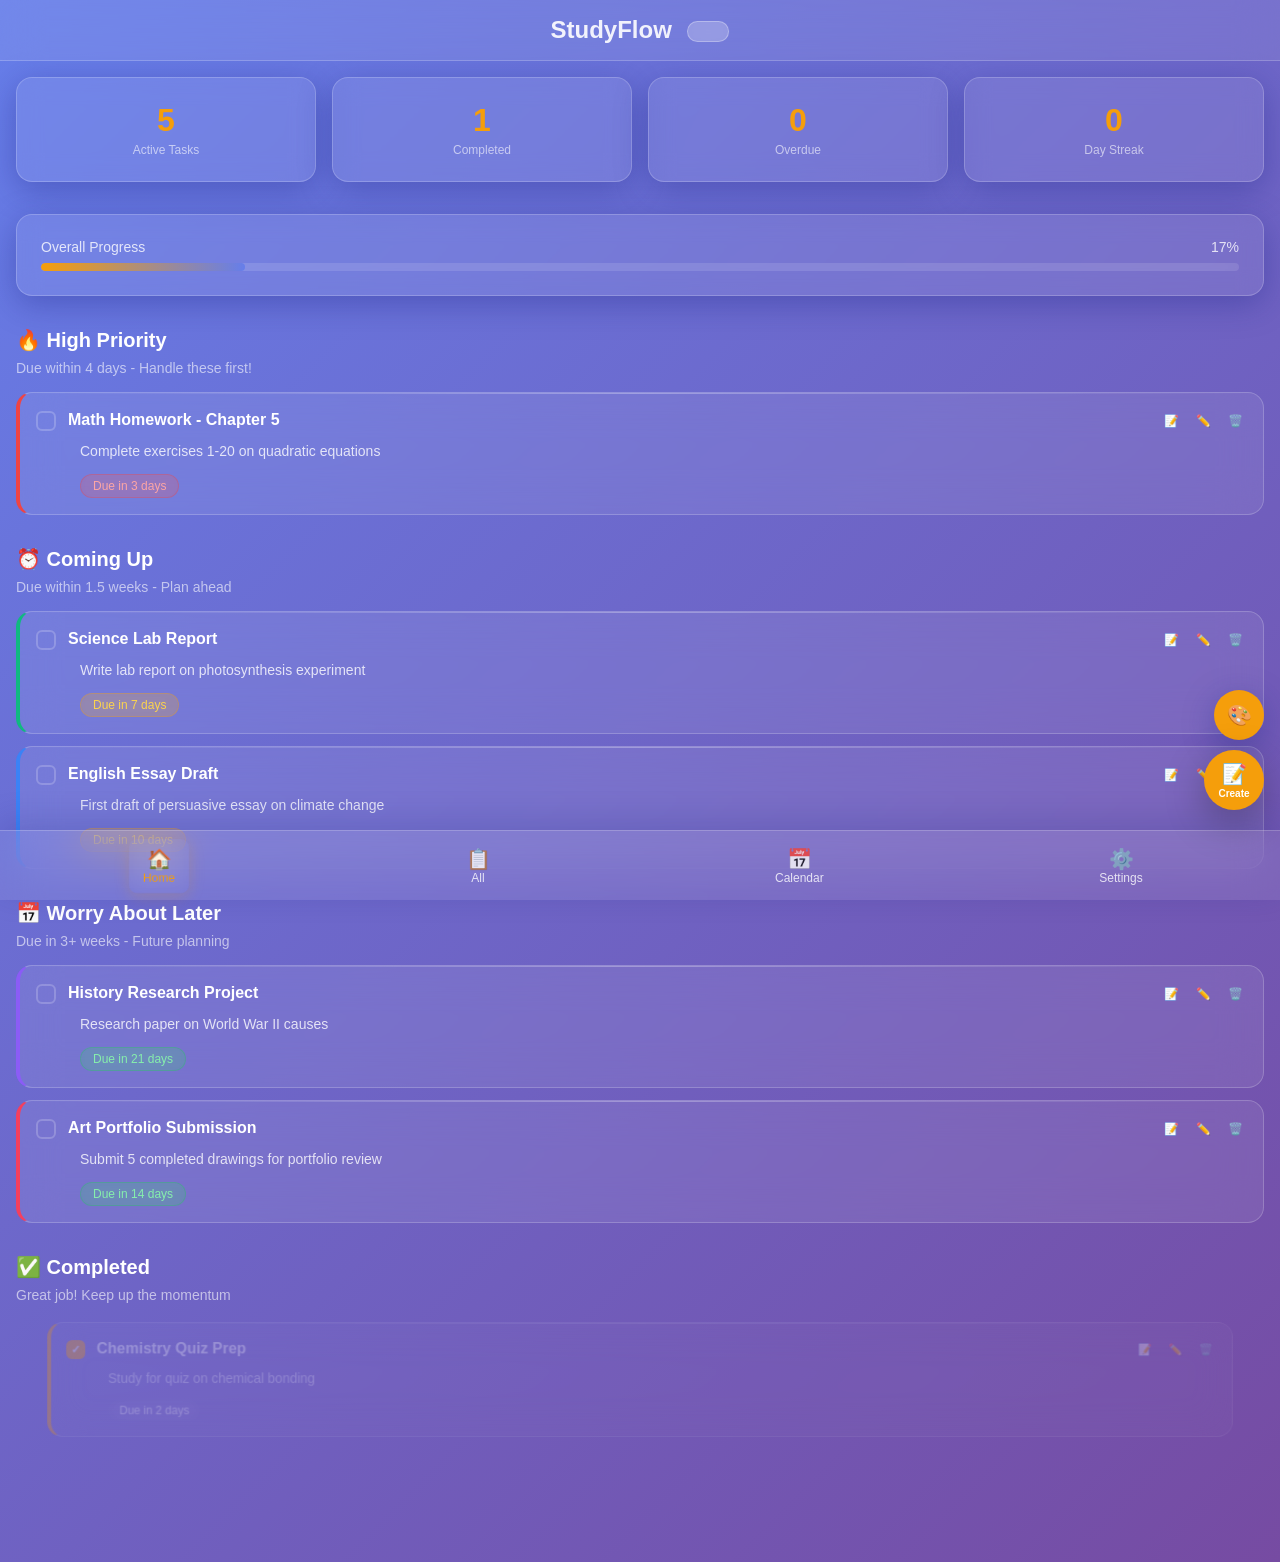
==== commit 7db13fa5: "Add files via upload" ====
--- a/index.html
+++ b/index.html
@@ -7,11 +7,11 @@
     <meta name="apple-mobile-web-app-status-bar-style" content="black-translucent">
     <meta name="theme-color" content="#667eea">
     <meta name="mobile-web-app-capable" content="yes">
-    <meta name="application-name" content="HW Tracker">
+    <meta name="application-name" content="StudyFlow">
     <meta name="msapplication-TileColor" content="#667eea">
     <meta name="msapplication-TileImage" content="icon-192x192.png">
-    <meta name="description" content="Track and manage your academic assignments with ease">
-    <title>StudyFlow - Assignment Tracker</title>
+    <meta name="description" content="StudyFlow v0.2 - Advanced assignment tracking with Canvas integration and premium features">
+    <title>StudyFlow v0.2 - Advanced Assignment Tracker</title>
     <link rel="manifest" href="manifest.json">
     <link rel="icon" type="image/png" sizes="192x192" href="icon-192x192.png">
     <link rel="apple-touch-icon" href="icon-192x192.png">
@@ -19,32 +19,60 @@
     <link rel="stylesheet" href="styles.css">
     <link rel="stylesheet" href="animations.css">
     <link rel="stylesheet" href="settings.css">
-    <link rel="stylesheet" href="css/navigation.css">
-    <link rel="stylesheet" href="css/premium.css">
+    
+    <!-- Fallback styles in case external CSS doesn't load -->
     <style>
-        @keyframes fadeIn {
-            from { opacity: 0; transform: translateY(-10px); }
-            to { opacity: 1; transform: translateY(0); }
+        /* Emergency fallback styles */
+        .create-assignment-btn {
+            position: fixed !important;
+            bottom: 90px !important;
+            right: 1rem !important;
+            width: 60px !important;
+            height: 60px !important;
+            background: #f59e0b !important;
+            border-radius: 50% !important;
+            display: flex !important;
+            align-items: center !important;
+            justify-content: center !important;
+            color: white !important;
+            font-size: 24px !important;
+            z-index: 9999 !important;
+            border: none !important;
+            cursor: pointer !important;
         }
-        @keyframes fadeOut {
-            from { opacity: 1; transform: translateY(0); }
-            to { opacity: 0; transform: translateY(-10px); }
+        
+        .bottom-nav {
+            position: fixed !important;
+            bottom: 0 !important;
+            left: 0 !important;
+            right: 0 !important;
+            height: 70px !important;
+            display: flex !important;
+            justify-content: space-around !important;
+            align-items: center !important;
+            z-index: 1000 !important;
+        }
+        
+        .nav-btn {
+            display: flex !important;
+            flex-direction: column !important;
+            align-items: center !important;
+            padding: 8px !important;
+            background: none !important;
+            border: none !important;
+            cursor: pointer !important;
+        }
+        
+        .main-content {
+            padding-bottom: 90px !important;
+            min-height: 100vh !important;
         }
     </style>
 </head>
 <body>
-    <noscript>
-        <div style="text-align: center; padding: 50px; background: #1e293b; color: white; font-family: Arial, sans-serif;">
-            <h1>StudyFlow</h1>
-            <p>JavaScript is required to run this application.</p>
-            <p>Please enable JavaScript in your browser and refresh the page.</p>
-        </div>
-    </noscript>
-    
     <div class="app-container">
         <header>
-            <h1>StudyFlow</h1>
-            <p>Homework tracking app with api for canvas and google classroom</p>
+            <h1>StudyFlow <span class="version-badge">v0.2</span></h1>
         </header>
 
         <main class="main-content">
@@ -54,26 +82,26 @@
                 <div class="stats-dashboard">
                     <div class="stat-card glass-card">
                         <div class="stat-number" id="total-assignments">0</div>
-                        <div class="stat-label">Active Tasks</div>
+                        <div class="stat-label" data-translate="activeTasks">Active Tasks</div>
                     </div>
                     <div class="stat-card glass-card">
                         <div class="stat-number" id="completed-count">0</div>
-                        <div class="stat-label">Completed</div>
+                        <div class="stat-label" data-translate="completed">Completed</div>
                     </div>
                     <div class="stat-card glass-card">
                         <div class="stat-number" id="overdue-count">0</div>
-                        <div class="stat-label">Overdue</div>
+                        <div class="stat-label" data-translate="overdue">Overdue</div>
                     </div>
                     <div class="stat-card glass-card">
                         <div class="stat-number" id="streak-count">0</div>
-                        <div class="stat-label">Day Streak</div>
+                        <div class="stat-label" data-translate="dayStreak">Day Streak</div>
                     </div>
                 </div>
 
                 <!-- Progress Bar -->
                 <div class="progress-container glass-card" style="padding: 1.5rem; margin-bottom: 2rem;">
                     <div class="progress-label">
-                        <span>Overall Progress</span>
+                        <span data-translate="overallProgress">Overall Progress</span>
                         <span id="progress-percentage">0%</span>
                     </div>
                     <div class="progress-bar">
@@ -83,35 +111,35 @@
 
                 <!-- High Priority Section -->
                 <section class="priority-section" id="high-priority">
-                    <h2>🔥 High Priority</h2>
-                    <p class="section-subtitle">Due within 4 days - Handle these first!</p>
+                    <h2 data-translate="highPriority">🔥 High Priority</h2>
+                    <p class="section-subtitle" data-translate="highPrioritySubtitle">Due within 4 days - Handle these first!</p>
                     <div class="assignments-container" id="high-priority-assignments">
-                        <div class="empty-state">No urgent assignments right now 🎉</div>
+                        <div class="empty-state" data-translate="noUrgentAssignments">No urgent assignments right now 🎉</div>
                     </div>
                 </section>
 
                 <!-- Coming Up Section -->
                 <section class="priority-section" id="coming-up">
-                    <h2>⏰ Coming Up</h2>
-                    <p class="section-subtitle">Due within 1.5 weeks - Plan ahead</p>
+                    <h2 data-translate="comingUp">⏰ Coming Up</h2>
+                    <p class="section-subtitle" data-translate="comingUpSubtitle">Due within 1.5 weeks - Plan ahead</p>
                     <div class="assignments-container" id="coming-up-assignments">
-                        <div class="empty-state">No upcoming assignments</div>
+                        <div class="empty-state" data-translate="noUpcomingAssignments">No upcoming assignments</div>
                     </div>
                 </section>
 
                 <!-- Worry About Later Section -->
                 <section class="priority-section" id="worry-later">
-                    <h2>📅 Worry About Later</h2>
-                    <p class="section-subtitle">Due in 3+ weeks - Future planning</p>
+                    <h2 data-translate="worryLater">📅 Worry About Later</h2>
+                    <p class="section-subtitle" data-translate="worryLaterSubtitle">Due in 3+ weeks - Future planning</p>
                     <div class="assignments-container" id="worry-later-assignments">
-                        <div class="empty-state">No long-term assignments</div>
+                        <div class="empty-state" data-translate="noLongTermAssignments">No long-term assignments</div>
                     </div>
                 </section>
 
                 <!-- Completed Section (Hidden by default, shown when there are completed items) -->
                 <section class="priority-section" id="completed" style="display: none;">
-                    <h2>✅ Completed</h2>
-                    <p class="section-subtitle">Great job! Keep up the momentum</p>
+                    <h2 data-translate="completedSection">✅ Completed</h2>
+                    <p class="section-subtitle" data-translate="completedSubtitle">Great job! Keep up the momentum</p>
                     <div class="assignments-container" id="completed-assignments">
                     </div>
                 </section>
@@ -179,21 +207,6 @@
 
             <!-- Settings View -->
             <div class="content-view" id="settings-view" style="display: none;">
-                <nav>
-                    <div class="nav-left">
-                        <button id="add-assignment-btn">+ Add Assignment</button>
-                        <div class="view-options">
-                            <button class="view-btn active" data-view="all">All</button>
-                            <button class="view-btn" data-view="pending">Pending</button>
-                            <button class="view-btn" data-view="completed">Completed</button>
-                        </div>
-                    </div>
-                    <div class="nav-right">
-                        <a href="premium.html" class="premium-link">
-                            <span class="premium-indicator">Premium</span>
-                        </a>
-                    </div>
-                </nav>
                 <div id="settings-content">
                     <!-- Settings content will be dynamically added here -->
                 </div>
@@ -204,299 +217,267 @@
         <nav class="bottom-nav">
             <button class="nav-btn active" id="home-btn">
                 <span class="nav-icon">🏠</span>
-                <span class="nav-label">Home</span>
+                <span class="nav-label" data-translate="home">Home</span>
             </button>
             <button class="nav-btn" id="all-assignments-btn">
                 <span class="nav-icon">📋</span>
-                <span class="nav-label">All</span>
+                <span class="nav-label" data-translate="allAssignments">All</span>
             </button>
             <button class="nav-btn" id="calendar-btn">
                 <span class="nav-icon">📅</span>
-                <span class="nav-label">Calendar</span>
+                <span class="nav-label" data-translate="calendar">Calendar</span>
             </button>
             <button class="nav-btn" id="settings-btn">
                 <span class="nav-icon">⚙️</span>
-                <span class="nav-label">Settings</span>
+                <span class="nav-label" data-translate="settings">Settings</span>
             </button>
         </nav>
 
         <!-- Create Assignment Button -->
         <button class="create-assignment-btn" id="create-assignment-btn">
             <span class="create-icon">📝</span>
-            <span class="create-text">Create</span>
+            <span class="create-text" data-translate="create">Create</span>
         </button>
 
-        <!-- Settings Toolbar -->
-        <div class="settings-toolbar" id="settings-toolbar">
-            <button class="toolbar-btn" id="visual-effects-btn" title="Toggle Visual Effects (Glass/Performance)">
-                ✨ Visual Effects
-            </button>
-            <button class="toolbar-btn" id="animations-btn" title="Toggle Animations">
-                🎬 Animations
-            </button>
+        <!-- Quick Background Selector -->
+        <button class="quick-bg-btn" id="quick-bg-btn">
+            <span class="bg-icon">🎨</span>
+        </button>
+
+        <!-- Quick Background Menu -->
+        <div class="quick-bg-menu" id="quick-bg-menu" style="display: none;">
+            <div class="quick-bg-content glass-card">
+                <h4>Quick Backgrounds</h4>
+                <div class="bg-options">
+                    <button class="bg-option" data-type="gradient" data-colors="#667eea,#764ba2">
+                        <div class="bg-preview" style="background: linear-gradient(135deg, #667eea, #764ba2);"></div>
+                        <span>Default</span>
+                    </button>
+                    <button class="bg-option" data-type="gradient" data-colors="#ff6b6b,#feca57">
+                        <div class="bg-preview" style="background: linear-gradient(135deg, #ff6b6b, #feca57);"></div>
+                        <span>Sunset</span>
+                    </button>
+                    <button class="bg-option" data-type="gradient" data-colors="#48cae4,#023e8a">
+                        <div class="bg-preview" style="background: linear-gradient(135deg, #48cae4, #023e8a);"></div>
+                        <span>Ocean</span>
+                    </button>
+                    <button class="bg-option" data-type="gradient" data-colors="#a8e6cf,#2d5016">
+                        <div class="bg-preview" style="background: linear-gradient(135deg, #a8e6cf, #2d5016);"></div>
+                        <span>Forest</span>
+                    </button>
+                    <button class="bg-option" data-type="gradient" data-colors="#ff9a9e,#fecfef">
+                        <div class="bg-preview" style="background: linear-gradient(135deg, #ff9a9e, #fecfef);"></div>
+                        <span>Rose</span>
+                    </button>
+                    <button class="bg-option" data-type="gradient" data-colors="#1a1a2e,#16213e">
+                        <div class="bg-preview" style="background: linear-gradient(135deg, #1a1a2e, #16213e);"></div>
+                        <span>Dark</span>
+                    </button>
+                    <button class="bg-option" data-type="solid" data-color="#2d3748">
+                        <div class="bg-preview" style="background: #2d3748;"></div>
+                        <span>Solid Dark</span>
+                    </button>
+                    <button class="bg-option" data-type="solid" data-color="#f7fafc">
+                        <div class="bg-preview" style="background: #f7fafc;"></div>
+                        <span>Solid Light</span>
+                    </button>
+                </div>
+                <div class="bg-actions">
+                    <button class="btn btn-secondary" onclick="document.getElementById('quick-bg-menu').style.display='none'">Close</button>
+                    <button class="btn btn-primary" onclick="document.getElementById('settings-btn').click()">More Options</button>
+                </div>
+            </div>
         </div>
     </div>
 
 
     <!-- Core Scripts -->
+    <script src="translations.js"></script>
     <script src="enhanced-script.js"></script>
-    <script src="js/payments.js"></script>
-    <script src="js/premium-ui.js"></script>
-    <script src="pwa-test.js"></script>
-    
-    <!-- Service Worker Registration -->
-    <script>
-        // Register service worker for PWA functionality
-        if ('serviceWorker' in navigator) {
-            window.addEventListener('load', () => {
-                navigator.serviceWorker.register('./sw.js')
-                    .then(registration => {
-                        console.log('ServiceWorker registration successful with scope: ', registration.scope);
-                        
-                        // Check for updates
-                        registration.update().then(() => {
-                            console.log('Service Worker updated');
-                        }).catch(error => {
-                            console.log('Service Worker update failed: ', error);
-                        });
-                        
-                        // Listen for updates
-                        registration.addEventListener('updatefound', () => {
-                            const newWorker = registration.installing;
-                            newWorker.addEventListener('statechange', () => {
-                                if (newWorker.state === 'installed' && navigator.serviceWorker.controller) {
-                                    console.log('New content is available; please refresh.');
-                                    if (confirm('A new version is available. Refresh now?')) {
-                                        window.location.reload();
-                                    }
-                                }
-                            });
-                        });
-                        
-                        // Enable background sync if available
-                        if ('sync' in registration) {
-                            registration.sync.register('sync-assignments')
-                                .then(() => console.log('Background sync registered'))
-                                .catch(err => console.error('Background sync registration failed:', err));
-                        }
-                    })
-                    .catch(error => {
-                        console.error('ServiceWorker registration failed: ', error);
-                    });
-                
-                // Check for updates on navigation
-                if (navigator.serviceWorker.controller) {
-                    console.log('Service Worker is controlling the page');
-                }
-            });
-        }
-        
-        // Handle before install prompt
-        let deferredPrompt;
-        window.addEventListener('beforeinstallprompt', (e) => {
-            // Prevent Chrome 67 and earlier from automatically showing the prompt
-            e.preventDefault();
-            // Stash the event so it can be triggered later
-            deferredPrompt = e;
-            
-            // Show install button or custom UI
-            const installButton = document.getElementById('install-button');
-            if (installButton) {
-                installButton.style.display = 'block';
-                installButton.addEventListener('click', () => {
-                    // Show the install prompt
-                    deferredPrompt.prompt();
-                    // Wait for the user to respond to the prompt
-                    deferredPrompt.userChoice.then((choiceResult) => {
-                        if (choiceResult.outcome === 'accepted') {
-                            console.log('User accepted the install prompt');
-                        } else {
-                            console.log('User dismissed the install prompt');
-                        }
-                        deferredPrompt = null;
-                    });
-                });
-            }
-        });
-        
-        // Track web app installs
-        window.addEventListener('appinstalled', (evt) => {
-            console.log('App was installed successfully');
-            // You could track this event in your analytics
-        });
-    </script>
     <script src="enhanced-settings.js"></script>
     <script src="assignment-editor.js"></script>
     <script src="background-manager.js"></script>
     <script src="api-integration.js"></script>
-    <script src="live-wallpaper.js"></script>
     
     <!-- Paid Features -->
-    <script src="paid-features/advanced-analytics.js"></script>
-    <script src="paid-features/cloud-sync.js"></script>
     <script src="paid-features/premium-themes.js"></script>
+    <script src="paid-features/live-wallpapers.js"></script>
     
     <!-- Initialize App -->
     <script>
         let tracker;
         let settingsManager;
         let apiIntegration;
-        let analytics;
-        let cloudSync;
         let premiumThemes;
-
-        document.addEventListener('DOMContentLoaded', async () => {
-            console.log('🚀 Starting StudyFlow initialization...');
-            
+        let liveWallpapers;
+
+        document.addEventListener('DOMContentLoaded', () => {
+            console.log('🚀 DOM Content Loaded - Starting initialization...');
+            
+            // Check current visual settings
+            console.log('🔍 Current visual settings:', {
+                performanceMode: localStorage.getItem('performance-mode'),
+                glassmorphism: localStorage.getItem('glassmorphism-enabled'),
+                animations: localStorage.getItem('animations-enabled'),
+                visualReduction: localStorage.getItem('visual-reduction')
+            });
+            
+            // Test basic elements first
+            const createBtn = document.getElementById('create-assignment-btn');
+            const settingsBtn = document.getElementById('settings-btn');
+            console.log('🔍 Initial Element Check:');
+            console.log('Create Button:', createBtn ? '✅ Found' : '❌ Missing');
+            console.log('Settings Button:', settingsBtn ? '✅ Found' : '❌ Missing');
+            
+            // Initialize core tracker
             try {
-                // Step 1: Initialize core tracker
-                console.log('📱 Initializing core tracker...');
+                console.log('📝 Initializing EnhancedAssignmentTracker...');
                 tracker = new EnhancedAssignmentTracker();
-                
-                // Step 2: Apply saved styles immediately (before any rendering)
-                console.log('🎨 Applying saved styles...');
+                console.log('✅ EnhancedAssignmentTracker initialized');
+            } catch (error) {
+                console.error('❌ Error initializing EnhancedAssignmentTracker:', error);
+                return; // Stop if core tracker fails
+            }
+            
+            // Apply saved styles immediately
+            try {
                 tracker.applySavedStylesImmediate();
-                
-                // Step 3: Initialize managers in proper order
-                console.log('⚙️ Initializing managers...');
-                
-                // Initialize live wallpaper manager first (if available)
-                if (typeof LiveWallpaperManager !== 'undefined' && window.liveWallpaperManager) {
-                    console.log('Live wallpaper manager already initialized');
-                } else if (typeof LiveWallpaperManager !== 'undefined') {
-                    window.liveWallpaperManager = new LiveWallpaperManager();
-                    window.liveWallpaperManager.init();
-                    console.log('Live wallpaper manager initialized');
-                }
-                
-                // Initialize background manager after live wallpaper manager
-                if (typeof BackgroundManager !== 'undefined') {
-                    tracker.backgroundManager = new BackgroundManager(tracker);
-                    console.log('Background manager initialized');
-                }
-                
-                // Core managers
+                console.log('✅ Saved styles applied');
+            } catch (error) {
+                console.error('❌ Error applying saved styles:', error);
+            }
+            
+            // Initialize managers one by one
+            try {
+                console.log('⚙️ Initializing Settings Manager...');
                 settingsManager = new SettingsManager(tracker);
+                console.log('✅ Settings Manager initialized');
+            } catch (error) {
+                console.error('❌ Error initializing Settings Manager:', error);
+                console.error('Error details:', error.stack);
+            }
+            
+            try {
+                console.log('🔌 Initializing API Integration...');
                 apiIntegration = new APIIntegration(tracker);
-                
-                // Feature managers
-                analytics = new AdvancedAnalytics(tracker);
-                cloudSync = new CloudSync(tracker);
+                console.log('✅ API Integration initialized');
+            } catch (error) {
+                console.error('❌ Error initializing API Integration:', error);
+                // Continue even if this fails
+            }
+            
+            try {
+                console.log('🎨 Initializing Premium Themes...');
                 premiumThemes = new PremiumThemes(tracker);
-                
-                console.log('✅ All managers initialized successfully');
-                
-                // Step 4: Make managers globally available
-                window.settingsManager = settingsManager;
-                window.tracker = tracker;
-                
-                // Step 5: Override settings rendering
-                tracker.renderSettingsPage = () => settingsManager.renderSettingsPage();
-                tracker.showSettingsView = () => {
+                console.log('✅ Premium Themes initialized');
+            } catch (error) {
+                console.error('❌ Error initializing Premium Themes:', error);
+                // Continue even if this fails
+            }
+            
+            try {
+                console.log('🖼️ Initializing Live Wallpapers...');
+                liveWallpapers = new LiveWallpapers(tracker);
+                console.log('✅ Live Wallpapers initialized');
+            } catch (error) {
+                console.error('❌ Error initializing Live Wallpapers:', error);
+                // Continue even if this fails
+            }
+            
+            // Override settings rendering
+            tracker.renderSettingsPage = () => {
+                try {
+                    if (settingsManager) {
+                        settingsManager.renderSettingsPage();
+                    } else {
+                        console.error('Settings Manager not available');
+                    }
+                } catch (error) {
+                    console.error('Error rendering settings page:', error);
+                }
+            };
+            
+            tracker.showSettingsView = () => {
+                try {
                     tracker.switchToView('settings-view');
-                    settingsManager.renderSettingsPage();
-                };
-                
-                // Step 6: Load saved theme and ensure background is applied
-                console.log('🎨 Loading saved theme...');
-                premiumThemes.loadSavedTheme();
-                
-                // Force background restoration after all managers are ready
-                console.log('🖼️ Ensuring background is properly applied...');
-                const backgroundType = localStorage.getItem('background-type') || 'gradient';
-                tracker.applyBackground(backgroundType);
-                
-                // Step 7: Initialize API connections
-                console.log('🔗 Initializing API connections...');
-                await apiIntegration.initializeConnections();
-                
-                // Step 8: Validate application state and optimize flow
-                console.log('🔍 Validating application state...');
-                const isValid = tracker.validateApplicationState();
-                
-                if (isValid) {
-                    console.log('🔧 Optimizing user flow...');
-                    tracker.optimizeUserFlow();
-                }
-                
-                console.log('🎉 StudyFlow v2.1 - Enhanced Edition Loaded Successfully!');
-                
-                // Step 9: Initialize performance monitoring and testing tools
-                tracker.monitorPerformance();
-                
-                // Make testing functions globally available for debugging
-                window.runFlowTest = () => tracker.runFlowTest();
-                window.testBackgroundPersistence = () => tracker.testBackgroundPersistence();
-                window.testLiveWallpaper = () => tracker.testLiveWallpaper();
-                window.testBackgroundSwitching = () => tracker.testBackgroundSwitching();
-                window.emergencyReset = () => tracker.emergencyReset();
-                
-                // PWA Testing functions (will be available after pwa-test.js loads)
-                window.runPWAReadinessCheck = () => {
-                    if (window.testPWA) {
-                        return window.testPWA();
+                    if (settingsManager) {
+                        settingsManager.renderSettingsPage();
                     } else {
-                        console.log('PWA testing suite not loaded yet. Try again in a moment.');
+                        console.error('Settings Manager not available for showSettingsView');
                     }
-                };
-                
-                console.log('🧪 Testing tools available: runFlowTest(), testBackgroundPersistence(), emergencyReset(), runPWAReadinessCheck()');
-                
-                // Step 10: Show ready indicator
-                const readyIndicator = document.createElement('div');
-                readyIndicator.style.cssText = `
-                    position: fixed; top: 10px; right: 10px; z-index: 10000;
-                    background: rgba(16, 185, 129, 0.9); color: white;
-                    padding: 0.5rem 1rem; border-radius: 20px; font-size: 0.8rem;
-                    animation: fadeIn 0.5s ease-out;
-                `;
-                readyIndicator.textContent = '✅ StudyFlow Ready';
-                document.body.appendChild(readyIndicator);
-                
-                // Remove indicator after 3 seconds
-                setTimeout(() => {
-                    readyIndicator.style.animation = 'fadeOut 0.5s ease-out forwards';
-                    setTimeout(() => readyIndicator.remove(), 500);
-                }, 3000);
-                
-                // Step 11: Set up periodic health checks for smooth operation
-                setInterval(() => {
-                    try {
-                        // Ensure checkboxes remain clickable
-                        tracker.ensureCheckboxesClickable();
-                        
-                        // Maintain background consistency
-                        tracker.maintainBackground();
-                        
-                        // Validate navigation state
-                        tracker.validateNavigationState();
-                        
-                        // Check if background is still applied correctly
-                        const expectedBgType = localStorage.getItem('background-type') || 'gradient';
-                        const currentBgType = document.body.getAttribute('data-background-type');
-                        if (currentBgType !== expectedBgType) {
-                            console.log('🔧 Background type mismatch detected, reapplying...');
-                            tracker.applyBackground(expectedBgType);
-                        }
-                    } catch (error) {
-                        console.warn('Health check issue:', error);
-                    }
-                }, 30000); // Every 30 seconds
-                
-            } catch (error) {
-                console.error('❌ Error during initialization:', error);
-                // Show user-friendly error message
-                const errorDiv = document.createElement('div');
-                errorDiv.style.cssText = `
-                    position: fixed; top: 20px; left: 50%; transform: translateX(-50%);
-                    background: rgba(239, 68, 68, 0.9); color: white; padding: 1rem;
-                    border-radius: 8px; z-index: 10000; max-width: 90%;
-                `;
-                errorDiv.textContent = 'StudyFlow failed to initialize. Please refresh the page.';
-                document.body.appendChild(errorDiv);
-                
-                setTimeout(() => errorDiv.remove(), 5000);
-            }
+                } catch (error) {
+                    console.error('Error showing settings view:', error);
+                }
+            };
+            
+            // Initialize API connections
+            apiIntegration.initializeConnections();
+            
+            // Load premium theme if available
+            premiumThemes.loadSavedTheme();
+            
+            console.log('StudyFlow v0.2 - Advanced Assignment Tracker Loaded! 🚀');
+            
+            // Note about CORS: If you see CORS errors, it's because you're opening the file directly.
+            // For full PWA features, serve this through a web server (e.g., Live Server extension)
+            console.log('💡 For best experience, serve through a web server to avoid CORS issues');
+            
+            // Ensure UI elements are visible
+            setTimeout(() => {
+                const createBtn = document.getElementById('create-assignment-btn');
+                const bottomNav = document.querySelector('.bottom-nav');
+                const mainContent = document.querySelector('.main-content');
+                
+                if (createBtn) {
+                    createBtn.style.display = 'flex';
+                    createBtn.style.visibility = 'visible';
+                    createBtn.style.opacity = '1';
+                    console.log('🔧 Create button visibility forced');
+                }
+                
+                if (bottomNav) {
+                    bottomNav.style.display = 'flex';
+                    bottomNav.style.visibility = 'visible';
+                    bottomNav.style.opacity = '1';
+                    console.log('🔧 Bottom nav visibility forced');
+                }
+                
+                if (mainContent) {
+                    mainContent.style.display = 'block';
+                    mainContent.style.visibility = 'visible';
+                    mainContent.style.opacity = '1';
+                    console.log('🔧 Main content visibility forced');
+                }
+            }, 500);
+            
+            // Debug: Check if key elements are present
+            setTimeout(() => {
+                const createBtn = document.getElementById('create-assignment-btn');
+                const settingsBtn = document.getElementById('settings-btn');
+                const settingsView = document.getElementById('settings-view');
+                
+                console.log('🔍 Element Check:');
+                console.log('Create Button:', createBtn ? '✅ Found' : '❌ Missing');
+                console.log('Settings Button:', settingsBtn ? '✅ Found' : '❌ Missing');
+                console.log('Settings View:', settingsView ? '✅ Found' : '❌ Missing');
+                
+                if (createBtn) {
+                    console.log('Create Button Styles:', {
+                        display: getComputedStyle(createBtn).display,
+                        visibility: getComputedStyle(createBtn).visibility,
+                        opacity: getComputedStyle(createBtn).opacity,
+                        zIndex: getComputedStyle(createBtn).zIndex
+                    });
+                }
+                
+                if (settingsBtn) {
+                    console.log('Settings Button Styles:', {
+                        display: getComputedStyle(settingsBtn).display,
+                        visibility: getComputedStyle(settingsBtn).visibility,
+                        opacity: getComputedStyle(settingsBtn).opacity
+                    });
+                }
+            }, 1000);
             
             // Secret dev access - Konami code sequence + mobile password
             let konamiSequence = [];
@@ -539,32 +520,29 @@
             }
         });
 
-        // PWA install prompt handling
-        window.addEventListener('beforeinstallprompt', (e) => {
-            e.preventDefault();
-            window.deferredPrompt = e;
-            console.log('PWA install prompt available');
-        });
-        
-        // Subscribe to push notifications
-        async function subscribeToPushNotifications(registration) {
-            try {
-                const subscription = await registration.pushManager.subscribe({
-                    userVisibleOnly: true,
-                    applicationServerKey: 'BEl62iUYgUivxIkv69yViEuiBIa1b0S4OFJD0AsaL19JXDVWEcKL5wZE6B7bvHgEml0jUjQ6uQ1MxdF2Gf5ljIM' // VAPID public key
-                });
-                console.log('Push subscription successful');
-                
-                // In a real app, you would send the subscription to your server
-                // await fetch('/api/push-subscribe', {
-                //     method: 'POST',
-                //     headers: { 'Content-Type': 'application/json' },
-                //     body: JSON.stringify(subscription)
-                // });
-                
-            } catch (error) {
-                console.error('Failed to subscribe to push notifications:', error);
-            }
+        // Register Android-optimized Service Worker
+        if ('serviceWorker' in navigator) {
+            window.addEventListener('load', () => {
+                navigator.serviceWorker.register('./sw-android.js')
+                    .then(registration => {
+                        console.log('Android SW registered:', registration.scope);
+                        
+                        // Enable background sync for Android
+                        if ('sync' in window.ServiceWorkerRegistration.prototype) {
+                            registration.sync.register('assignment-sync');
+                        }
+                        
+                        // Request notification permission for Android
+                        if ('Notification' in window && 'PushManager' in window) {
+                            Notification.requestPermission().then(permission => {
+                                console.log('Notification permission:', permission);
+                            });
+                        }
+                    })
+                    .catch(error => {
+                        console.log('Android SW registration failed:', error);
+                    });
+            });
         }
     </script>
 </body>
--- a/styles.css
+++ b/styles.css
@@ -3,7 +3,7 @@
   --primary-color: #667eea;
   --secondary-color: #764ba2;
   --accent-color: #f59e0b;
-  --glass-bg: rgba(255, 255, 255, 0.1);
+  --glass-bg: rgba(255, 255, 255, 0.08);
   --glass-border: rgba(255, 255, 255, 0.2);
   --text-primary: #ffffff;
   --text-secondary: rgba(255, 255, 255, 0.8);
@@ -12,8 +12,8 @@
   --shadow-heavy: 0 12px 40px rgba(0, 0, 0, 0.3);
   --border-radius: 16px;
   --border-radius-small: 8px;
-  --transition-smooth: all 0.3s cubic-bezier(0.4, 0, 0.2, 1);
-  --transition-bounce: all 0.4s cubic-bezier(0.68, -0.55, 0.265, 1.55);
+  --transition-smooth: all 0.15s ease-out; /* Reduced from 0.3s for performance */
+  --transition-bounce: all 0.2s ease-out; /* Reduced and simplified for performance */
 }
 
 [data-theme="dark"] {
@@ -39,8 +39,6 @@
   overflow-x: hidden;
   -webkit-font-smoothing: antialiased;
   -moz-osx-font-smoothing: grayscale;
-  background-attachment: fixed;
-  transition: background 0.3s ease;
 }
 
 input, textarea, select, button {
@@ -79,81 +77,32 @@
 .main-content {
   flex: 1;
   padding: 1rem;
-  padding-bottom: 100px;
+  padding-bottom: calc(100px + env(safe-area-inset-bottom));
   position: relative;
+  /* Ensure content doesn't get hidden behind fixed toolbar */
+  min-height: calc(100vh - 100px - env(safe-area-inset-bottom));
 }
 
 .content-view {
-  animation: slideInUp 0.6s cubic-bezier(0.4, 0, 0.2, 1);
-}
-
-/* Enhanced glass loading for content views */
-.content-view .glass-card {
-  animation: glassCardLoad 0.8s cubic-bezier(0.4, 0, 0.2, 1) forwards;
-}
-
-.glassmorphism-enhanced .content-view .glass-card {
-  animation: enhancedGlassLoad 1s cubic-bezier(0.4, 0, 0.2, 1) forwards;
-}
-
-/* Glass Cards with Progressive Loading */
+  /* Removed heavy animation for performance */
+  opacity: 1;
+  transform: translateY(0);
+}
+
+/* Glass Cards */
 .glass-card {
   background: var(--glass-bg);
-  backdrop-filter: blur(0px);
-  -webkit-backdrop-filter: blur(0px);
+  backdrop-filter: blur(8px); /* Reduced from 20px for performance */
+  -webkit-backdrop-filter: blur(8px);
   border: 1px solid var(--glass-border);
   border-radius: var(--border-radius);
   box-shadow: var(--shadow-light);
-  transition: backdrop-filter 0.6s cubic-bezier(0.4, 0, 0.2, 1),
-              -webkit-backdrop-filter 0.6s cubic-bezier(0.4, 0, 0.2, 1),
-              background 0.4s ease-out,
-              box-shadow 0.4s ease-out,
-              transform 0.3s cubic-bezier(0.4, 0, 0.2, 1);
-  position: relative;
-  overflow: hidden;
-  animation: glassCardLoad 0.8s cubic-bezier(0.4, 0, 0.2, 1) forwards;
-}
-
-/* Staggered loading for multiple glass cards */
-.glass-card:nth-child(1) { animation-delay: 0ms; }
-.glass-card:nth-child(2) { animation-delay: 100ms; }
-.glass-card:nth-child(3) { animation-delay: 200ms; }
-.glass-card:nth-child(4) { animation-delay: 300ms; }
-.glass-card:nth-child(5) { animation-delay: 400ms; }
-.glass-card:nth-child(6) { animation-delay: 500ms; }
-
-.glass-card::before {
-  content: '';
-  position: absolute;
-  top: 0;
-  left: -100%;
-  width: 100%;
-  height: 100%;
-  background: linear-gradient(90deg, transparent, rgba(255, 255, 255, 0.1), transparent);
-  transition: left 0.5s ease;
-}
-
-.glass-card:hover::before {
-  left: 100%;
+  transition: var(--transition-smooth);
 }
 
 .glass-card:hover {
-  transform: translateY(-2px);
-  box-shadow: var(--shadow-heavy);
-  border-color: rgba(255, 255, 255, 0.3);
-}
-
-/* Disable shine animations when animations are disabled */
-.animations-disabled .glass-card::before,
-.animations-disabled .assignment-card::before,
-.animations-disabled .assignment-card::after {
-  display: none !important;
-}
-
-.animations-disabled .glass-card:hover::before,
-.animations-disabled .assignment-card:hover::before,
-.animations-disabled .assignment-card:hover::after {
-  display: none !important;
+  /* Simplified hover effect for performance */
+  border-color: rgba(255, 255, 255, 0.4);
 }
 
 /* Priority Sections */
@@ -186,7 +135,6 @@
 .assignment-card {
   background: var(--glass-bg);
   backdrop-filter: blur(20px);
-  -webkit-backdrop-filter: blur(20px);
   border: 1px solid var(--glass-border);
   border-radius: var(--border-radius);
   padding: 1rem;
@@ -194,28 +142,6 @@
   transition: var(--transition-smooth);
   overflow: hidden;
   border-left: 4px solid var(--accent-color);
-  cursor: default;
-}
-
-.assignment-card::after {
-  content: '';
-  position: absolute;
-  top: 0;
-  right: 0;
-  width: 0;
-  height: 100%;
-  background: linear-gradient(45deg, transparent, rgba(255, 255, 255, 0.05));
-  transition: width 0.3s ease;
-}
-
-.assignment-card:hover::after {
-  width: 100%;
-}
-
-.assignment-card:hover {
-  transform: translateY(-2px) scale(1.01);
-  box-shadow: var(--shadow-heavy);
-  border-color: rgba(255, 255, 255, 0.4);
 }
 
 .assignment-card::before {
@@ -226,12 +152,10 @@
   right: 0;
   height: 1px;
   background: linear-gradient(90deg, transparent, rgba(255, 255, 255, 0.3), transparent);
-  pointer-events: none !important;
-  z-index: 1;
 }
 
 .assignment-card:hover {
-  transform: translateY(-1px) scale(1.01);
+  transform: translateY(-2px) scale(1.01);
   box-shadow: var(--shadow-heavy);
   border-color: rgba(255, 255, 255, 0.4);
 }
@@ -244,11 +168,9 @@
 
 .assignment-header {
   display: flex;
-  align-items: center;
+  align-items: flex-start;
   gap: 0.75rem;
   margin-bottom: 0.5rem;
-  position: relative;
-  z-index: 10;
 }
 
 .assignment-checkbox {
@@ -287,8 +209,8 @@
   flex: 1;
   font-weight: 600;
   font-size: 1rem;
-  color: var(--text-primary);
-  cursor: default;
+  line-height: 1.4;
+  color: var(--text-primary);
 }
 
 .assignment-actions {
@@ -299,20 +221,16 @@
 
 .assignment-source,
 .assignment-edit,
-.assignment-checkbox {
-  width: 20px;
-  height: 20px;
-  border: 2px solid var(--glass-border);
-  border-radius: 6px;
+.assignment-delete {
+  width: 24px;
+  height: 24px;
   display: flex;
   align-items: center;
   justify-content: center;
-  cursor: pointer !important;
+  border-radius: 50%;
+  cursor: pointer;
   transition: var(--transition-smooth);
   font-size: 12px;
-  z-index: 100 !important;
-  position: relative !important;
-  pointer-events: auto !important;
 }
 
 .assignment-source:hover,
@@ -443,53 +361,59 @@
   animation: shimmer 2s infinite;
 }
 
-/* Bottom Navigation - Solid App Foundation */
+/* Bottom Navigation */
 .bottom-nav {
-  position: fixed;
-  bottom: 0;
-  left: 0;
-  right: 0;
-  background: linear-gradient(180deg, 
-    rgba(15, 23, 42, 0.95) 0%, 
-    rgba(15, 23, 42, 1) 50%, 
-    rgba(8, 15, 30, 1) 100%);
+  position: fixed !important;
+  bottom: 0 !important;
+  left: 0 !important;
+  right: 0 !important;
+  width: 100vw !important;
+  background: var(--glass-bg);
   backdrop-filter: blur(20px);
   -webkit-backdrop-filter: blur(20px);
-  border-top: 2px solid rgba(245, 158, 11, 0.3);
-  box-shadow: 
-    0 -8px 32px rgba(0, 0, 0, 0.4),
-    0 -2px 8px rgba(0, 0, 0, 0.2),
-    inset 0 1px 0 rgba(255, 255, 255, 0.1);
+  border-top: 1px solid var(--glass-border);
   display: flex;
   justify-content: space-around;
-  padding: 0.75rem 0 calc(0.75rem + env(safe-area-inset-bottom));
-  z-index: 1000;
+  padding: 0.75rem 0;
+  padding-bottom: calc(0.75rem + env(safe-area-inset-bottom));
+  z-index: 9999 !important;
+  box-sizing: border-box;
+  /* Ensure it stays at viewport bottom, not page bottom */
+  transform: translateZ(0);
+  -webkit-transform: translateZ(0);
 }
 
 .nav-btn {
   display: flex;
   flex-direction: column;
   align-items: center;
-  gap: 0.25rem;
-  background: none;
+  padding: 0.5rem;
+  background: transparent;
   border: none;
-  color: var(--text-muted);
+  color: var(--text-secondary);
   cursor: pointer;
   transition: var(--transition-smooth);
-  padding: 0.5rem;
   border-radius: var(--border-radius-small);
   min-width: 60px;
+  position: relative;
 }
 
 .nav-btn:hover {
   color: var(--text-primary);
   background: rgba(255, 255, 255, 0.1);
+  backdrop-filter: blur(8px);
+  -webkit-backdrop-filter: blur(8px);
+  border: 1px solid rgba(255, 255, 255, 0.2);
   transform: translateY(-2px);
 }
 
 .nav-btn.active {
   color: var(--accent-color);
-  background: rgba(245, 158, 11, 0.1);
+  background: rgba(245, 158, 11, 0.15);
+  backdrop-filter: blur(10px);
+  -webkit-backdrop-filter: blur(10px);
+  border: 1px solid rgba(245, 158, 11, 0.3);
+  box-shadow: 0 4px 16px rgba(245, 158, 11, 0.2);
 }
 
 .nav-icon {
@@ -761,8 +685,7 @@
 .popup-assignment-title {
   font-weight: 600;
   color: var(--text-primary);
-  margin-bottom: 0.5rem;
-  cursor: default;
+  margin-bottom: 0.25rem;
 }
 
 .popup-assignment-course {
@@ -796,54 +719,6 @@
   to {
     opacity: 1;
     transform: translateY(0);
-  }
-}
-
-@keyframes glassCardLoad {
-  0% {
-    backdrop-filter: blur(0px);
-    -webkit-backdrop-filter: blur(0px);
-    opacity: 0.7;
-    transform: translateY(10px);
-  }
-  50% {
-    backdrop-filter: blur(10px);
-    -webkit-backdrop-filter: blur(10px);
-    opacity: 0.9;
-    transform: translateY(2px);
-  }
-  100% {
-    backdrop-filter: blur(20px);
-    -webkit-backdrop-filter: blur(20px);
-    opacity: 1;
-    transform: translateY(0);
-  }
-}
-
-@keyframes enhancedGlassLoad {
-  0% {
-    backdrop-filter: blur(0px);
-    -webkit-backdrop-filter: blur(0px);
-    opacity: 0.6;
-    transform: translateY(15px) scale(0.98);
-  }
-  30% {
-    backdrop-filter: blur(8px);
-    -webkit-backdrop-filter: blur(8px);
-    opacity: 0.8;
-    transform: translateY(8px) scale(0.99);
-  }
-  70% {
-    backdrop-filter: blur(18px);
-    -webkit-backdrop-filter: blur(18px);
-    opacity: 0.95;
-    transform: translateY(2px) scale(1);
-  }
-  100% {
-    backdrop-filter: blur(25px);
-    -webkit-backdrop-filter: blur(25px);
-    opacity: 1;
-    transform: translateY(0) scale(1);
   }
 }
 
@@ -1021,15 +896,10 @@
 .no-animations .glass-card,
 .no-animations .nav-btn,
 .no-animations .create-assignment-btn,
-.no-animations .progress-fill::after {
+.no-animations .progress-fill::after,
+.no-animations .content-view {
   animation: none !important;
   transition: none !important;
-}
-
-/* Content views need to remain visible - only disable slide animations */
-.no-animations .content-view {
-  animation: none !important;
-  /* Keep essential display properties, only remove transitions for decorative effects */
 }
 
 /* Keep toggle switch animations for functionality */
@@ -1051,15 +921,6 @@
 .no-animations .glass-card:hover,
 .no-animations .nav-btn:hover,
 .no-animations .create-assignment-btn:hover {
-  transform: none !important;
-}
-
-/* Also disable hover transforms for animations-disabled class */
-.animations-disabled .assignment-card:hover,
-.animations-disabled .stat-card:hover,
-.animations-disabled .glass-card:hover,
-.animations-disabled .nav-btn:hover,
-.animations-disabled .create-assignment-btn:hover {
   transform: none !important;
 }
 
@@ -1163,7 +1024,7 @@
   color: var(--text-muted);
 }
 
-/* Enhanced Notification Styles */
+/* Notification Styles */
 .notification {
   position: fixed;
   top: 20px;
@@ -1178,49 +1039,6 @@
   z-index: 10000;
   animation: slideInRight 0.3s ease-out;
   max-width: 300px;
-  display: flex;
-  align-items: center;
-  gap: 0.5rem;
-  cursor: pointer;
-  transition: var(--transition-smooth);
-}
-
-.notification:hover {
-  transform: translateX(-5px);
-  box-shadow: var(--shadow-heavy), 0 0 20px rgba(245, 158, 11, 0.3);
-}
-
-.notification-icon {
-  font-size: 1.2rem;
-  flex-shrink: 0;
-}
-
-.notification-text {
-  flex: 1;
-}
-
-.notification-success {
-  border-left: 4px solid #10b981;
-  background: linear-gradient(135deg, rgba(16, 185, 129, 0.1) 0%, var(--glass-bg) 100%);
-}
-
-.notification-error {
-  border-left: 4px solid #ef4444;
-  background: linear-gradient(135deg, rgba(239, 68, 68, 0.1) 0%, var(--glass-bg) 100%);
-}
-
-.notification-warning {
-  border-left: 4px solid #f59e0b;
-  background: linear-gradient(135deg, rgba(245, 158, 11, 0.1) 0%, var(--glass-bg) 100%);
-}
-
-.notification-info {
-  border-left: 4px solid #3b82f6;
-  background: linear-gradient(135deg, rgba(59, 130, 246, 0.1) 0%, var(--glass-bg) 100%);
-}
-
-.notification-hiding {
-  animation: slideOutRight 0.3s ease-in forwards;
 }
 
 @keyframes slideInRight {
@@ -1231,17 +1049,6 @@
   to {
     opacity: 1;
     transform: translateX(0);
-  }
-}
-
-@keyframes slideOutRight {
-  from {
-    opacity: 1;
-    transform: translateX(0);
-  }
-  to {
-    opacity: 0;
-    transform: translateX(100%);
   }
 }
 
@@ -1257,83 +1064,6 @@
   font-size: 1rem;
   transition: var(--transition-smooth);
   box-shadow: var(--glass-shadow);
-}
-
-/* Gradient Controls */
-.gradient-controls {
-  margin-top: 1rem;
-  padding: 1rem;
-  background: var(--glass-bg);
-  border-radius: var(--border-radius);
-  border: 1px solid var(--glass-border);
-}
-
-.color-inputs {
-  display: grid;
-  grid-template-columns: 1fr 1fr;
-  gap: 1rem;
-}
-
-.color-input-group {
-  display: flex;
-  flex-direction: column;
-  gap: 0.5rem;
-}
-
-.color-input-group label {
-  font-size: 0.875rem;
-  font-weight: 500;
-  color: var(--text-secondary);
-}
-
-.color-input-group input[type="color"] {
-  height: 40px;
-  border-radius: var(--border-radius-small);
-  cursor: pointer;
-}
-
-/* Video Upload Section */
-.video-upload-section {
-  margin-top: 1rem;
-  padding: 1rem;
-  background: var(--glass-bg);
-  border-radius: var(--border-radius);
-  border: 1px solid var(--glass-border);
-}
-
-.video-upload-area {
-  border: 2px dashed var(--glass-border);
-  border-radius: var(--border-radius);
-  padding: 2rem;
-  text-align: center;
-  cursor: pointer;
-  transition: var(--transition-smooth);
-  background: rgba(255, 255, 255, 0.02);
-}
-
-.video-upload-area:hover {
-  border-color: var(--accent-color);
-  background: rgba(245, 158, 11, 0.05);
-}
-
-.video-upload-area .upload-icon {
-  font-size: 2rem;
-  display: block;
-  margin-bottom: 0.5rem;
-}
-
-.current-video-info {
-  margin-top: 1rem;
-  padding: 1rem;
-  background: rgba(16, 185, 129, 0.1);
-  border-radius: var(--border-radius);
-  border: 1px solid rgba(16, 185, 129, 0.3);
-}
-
-.current-video-info p {
-  margin: 0 0 0.5rem 0;
-  color: var(--text-primary);
-  font-weight: 500;
 }
 
 input:focus, textarea:focus, select:focus {
@@ -1458,443 +1188,6 @@
   background-image: url("data:image/svg+xml;charset=UTF-8,%3csvg xmlns='http://www.w3.org/2000/svg' viewBox='0 0 24 24' fill='none' stroke='%23cccccc' stroke-width='2' stroke-linecap='round' stroke-linejoin='round'%3e%3ccircle cx='11' cy='11' r='8'%3e%3c/circle%3e%3cpath d='m21 21-4.35-4.35'%3e%3c/path%3e%3c/svg%3e");
 }
 
-/* Dark mode solid toolbar */
-[data-theme="dark"] .bottom-nav {
-  background: linear-gradient(180deg, 
-    rgba(0, 0, 0, 0.95) 0%, 
-    rgba(0, 0, 0, 1) 50%, 
-    rgba(0, 0, 0, 1) 100%);
-  border-top: 2px solid rgba(245, 158, 11, 0.4);
-  box-shadow: 
-    0 -8px 32px rgba(0, 0, 0, 0.6),
-    0 -2px 8px rgba(0, 0, 0, 0.4),
-    inset 0 1px 0 rgba(255, 255, 255, 0.15);
-}
-
-/* Performance Mode Styles */
-.performance-mode {
-  --glass-bg: rgba(255, 255, 255, 0.05);
-  --glass-border: rgba(255, 255, 255, 0.1);
-  --shadow-light: 0 2px 8px rgba(0, 0, 0, 0.1);
-  --shadow-heavy: 0 4px 16px rgba(0, 0, 0, 0.15);
-}
-
-.performance-mode .glass-card,
-.performance-mode .assignment-card,
-.performance-mode header {
-  backdrop-filter: none !important;
-  -webkit-backdrop-filter: none !important;
-  background: rgba(255, 255, 255, 0.08);
-  animation: none !important; /* Disable glass loading animations in performance mode */
-}
-
-/* Performance mode solid toolbar */
-.performance-mode .bottom-nav {
-  background: linear-gradient(180deg, 
-    rgba(30, 41, 59, 0.98) 0%, 
-    rgba(30, 41, 59, 1) 50%, 
-    rgba(15, 23, 42, 1) 100%) !important;
-  backdrop-filter: none !important;
-  -webkit-backdrop-filter: none !important;
-  border-top: 2px solid rgba(245, 158, 11, 0.5) !important;
-  box-shadow: 
-    0 -4px 16px rgba(0, 0, 0, 0.3),
-    inset 0 1px 0 rgba(255, 255, 255, 0.1) !important;
-}
-
-/* Ensure assignments remain visible and functional in performance mode */
-.performance-mode .assignment-card {
-  display: block !important;
-  visibility: visible !important;
-  opacity: 1 !important;
-  position: relative !important;
-  background: rgba(255, 255, 255, 0.08) !important;
-  border: 1px solid rgba(255, 255, 255, 0.2) !important;
-  border-radius: var(--border-radius) !important;
-  padding: 1rem !important;
-  margin-bottom: 0.75rem !important;
-  border-left: 4px solid var(--accent-color) !important;
-}
-
-.performance-mode .assignment-header {
-  display: flex !important;
-  align-items: center !important;
-  gap: 0.75rem !important;
-  margin-bottom: 0.5rem !important;
-}
-
-.performance-mode .assignment-actions {
-  display: flex !important;
-  visibility: visible !important;
-  opacity: 1 !important;
-  pointer-events: auto !important;
-  gap: 0.5rem !important;
-  align-items: center !important;
-}
-
-.performance-mode .assignment-edit,
-.performance-mode .assignment-delete {
-  display: block !important;
-  visibility: visible !important;
-  opacity: 1 !important;
-  pointer-events: auto !important;
-  cursor: pointer !important;
-}
-
-.performance-mode .assignment-title {
-  color: var(--text-primary) !important;
-  font-weight: 600 !important;
-  flex: 1 !important;
-}
-
-.performance-mode .assignment-checkbox {
-  display: flex !important;
-  align-items: center !important;
-  justify-content: center !important;
-  width: 20px !important;
-  height: 20px !important;
-  border: 2px solid rgba(255, 255, 255, 0.3) !important;
-  border-radius: 6px !important;
-  cursor: pointer !important;
-}
-
-.performance-mode .assignment-due-date {
-  color: var(--text-secondary) !important;
-  font-size: 0.875rem !important;
-  margin-top: 0.5rem !important;
-}
-
-.performance-mode .assignments-grid,
-.performance-mode .assignments-container {
-  display: flex !important;
-  flex-direction: column !important;
-  gap: 0.75rem !important;
-  visibility: visible !important;
-  opacity: 1 !important;
-  width: 100% !important;
-}
-
-.performance-mode .priority-section {
-  display: block !important;
-  visibility: visible !important;
-  opacity: 1 !important;
-}
-
-.performance-mode .glass-card:hover,
-.performance-mode .assignment-card:hover {
-  transform: none !important;
-  box-shadow: var(--shadow-light) !important;
-  border-color: var(--glass-border) !important;
-}
-
-.performance-mode .assignment-card:hover::before,
-.performance-mode .assignment-card:hover::after,
-.performance-mode .glass-card:hover::before {
-  display: none !important;
-}
-
-/* Disable all hover animations and effects in performance mode */
-.performance-mode .nav-btn:hover,
-.performance-mode .create-assignment-btn:hover,
-.performance-mode .toolbar-btn:hover,
-.performance-mode .vfx-btn:hover,
-.performance-mode .btn:hover {
-  transform: none !important;
-  box-shadow: var(--shadow-light) !important;
-}
-
-.performance-mode .assignment-source:hover,
-.performance-mode .assignment-edit:hover,
-.performance-mode .assignment-delete:hover {
-  transform: none !important;
-  background: rgba(255, 255, 255, 0.1) !important;
-}
-
-/* Ensure content views remain functional in performance mode */
-.performance-mode .content-view {
-  /* Keep essential display properties, only reduce visual effects */
-  backdrop-filter: none !important;
-  -webkit-backdrop-filter: none !important;
-}
-
-/* Specifically ensure settings view works in performance mode */
-.performance-mode #settings-view {
-  display: block !important;
-  visibility: visible !important;
-  opacity: 1 !important;
-}
-
-/* CRITICAL: Ensure settings work when both performance mode and animations are disabled */
-.performance-mode.animations-disabled #settings-view,
-.animations-disabled.performance-mode #settings-view {
-  display: block !important;
-  visibility: visible !important;
-  opacity: 1 !important;
-  position: relative !important;
-  z-index: 100 !important;
-  width: 100% !important;
-  height: 100% !important;
-  background: var(--bg-primary) !important;
-}
-
-/* Ensure dark mode works in problematic combinations */
-[data-theme="dark"].performance-mode.animations-disabled #settings-view,
-[data-theme="dark"].animations-disabled.performance-mode #settings-view {
-  background: var(--bg-primary) !important;
-}
-
-.performance-mode.animations-disabled #settings-content,
-.animations-disabled.performance-mode #settings-content {
-  display: block !important;
-  visibility: visible !important;
-  opacity: 1 !important;
-  position: relative !important;
-  z-index: 100 !important;
-  width: 100% !important;
-  padding: 2rem !important;
-}
-
-/* Ensure other views are hidden when settings is active */
-.performance-mode.animations-disabled #home-view,
-.performance-mode.animations-disabled #all-view,
-.performance-mode.animations-disabled #calendar-view {
-  display: none !important;
-}
-
-/* Force proper view switching in combined modes */
-.performance-mode.animations-disabled .content-view {
-  position: relative !important;
-  width: 100% !important;
-  height: 100% !important;
-  z-index: 1 !important;
-}
-
-.performance-mode.animations-disabled .content-view:not(#settings-view) {
-  display: none !important;
-}
-
-.performance-mode.animations-disabled #settings-view.active {
-  display: block !important;
-}
-
-/* CRITICAL: Ultimate fallback for settings visibility */
-#settings-view.performance-mode,
-#settings-view.animations-disabled,
-#settings-view.performance-mode.animations-disabled {
-  display: block !important;
-  visibility: visible !important;
-  opacity: 1 !important;
-  position: relative !important;
-  width: 100% !important;
-  height: auto !important;
-  z-index: 999 !important;
-}
-
-#settings-content.performance-mode,
-#settings-content.animations-disabled,
-#settings-content.performance-mode.animations-disabled {
-  display: block !important;
-  visibility: visible !important;
-  opacity: 1 !important;
-  position: relative !important;
-  width: 100% !important;
-  height: auto !important;
-}
-
-/* Force all settings elements to be visible in all modes */
-.performance-mode .settings-section,
-.animations-disabled .settings-section,
-.performance-mode.animations-disabled .settings-section {
-  display: block !important;
-  visibility: visible !important;
-  opacity: 1 !important;
-}
-
-.performance-mode .toggle-switch,
-.animations-disabled .toggle-switch,
-.performance-mode.animations-disabled .toggle-switch {
-  display: flex !important;
-  visibility: visible !important;
-  opacity: 1 !important;
-  pointer-events: auto !important;
-}
-
-.performance-mode .btn,
-.animations-disabled .btn,
-.performance-mode.animations-disabled .btn {
-  display: inline-block !important;
-  visibility: visible !important;
-  opacity: 1 !important;
-  pointer-events: auto !important;
-}
-
-/* Enhanced Glassmorphism with Progressive Loading */
-.glassmorphism-enhanced .glass-card {
-  background: rgba(255, 255, 255, 0.12);
-  backdrop-filter: blur(0px);
-  -webkit-backdrop-filter: blur(0px);
-  border: 1px solid rgba(255, 255, 255, 0.25);
-  box-shadow: 
-    0 8px 32px rgba(31, 38, 135, 0.37),
-    inset 0 1px 0 rgba(255, 255, 255, 0.1);
-  animation: enhancedGlassLoad 1s cubic-bezier(0.4, 0, 0.2, 1) forwards;
-}
-
-.glassmorphism-enhanced header {
-  background: rgba(255, 255, 255, 0.15);
-  backdrop-filter: blur(30px);
-  -webkit-backdrop-filter: blur(30px);
-  border-bottom: 1px solid rgba(255, 255, 255, 0.3);
-}
-
-.glassmorphism-enhanced .assignment-card {
-  background: rgba(255, 255, 255, 0.1);
-  backdrop-filter: blur(22px);
-  -webkit-backdrop-filter: blur(22px);
-  border: 1px solid rgba(255, 255, 255, 0.2);
-  box-shadow: 
-    0 4px 20px rgba(31, 38, 135, 0.25),
-    inset 0 1px 0 rgba(255, 255, 255, 0.08);
-}
-
-/* Solid Toolbar for Glassmorphism Toggle - Always frontmost */
-.settings-toolbar {
-  position: fixed;
-  top: 20px;
-  right: 20px;
-  z-index: 99999 !important; /* Highest z-index to ensure it's always on top */
-  background: rgba(0, 0, 0, 0.8);
-  backdrop-filter: blur(10px);
-  border-radius: 12px;
-  padding: 8px;
-  display: flex;
-  gap: 8px;
-  box-shadow: var(--shadow-heavy);
-  border: 1px solid rgba(255, 255, 255, 0.1);
-}
-
-.toolbar-btn {
-  background: rgba(255, 255, 255, 0.1);
-  border: 1px solid rgba(255, 255, 255, 0.2);
-  border-radius: 8px;
-  padding: 8px 12px;
-  color: white;
-  font-size: 12px;
-  cursor: pointer;
-  transition: var(--transition-smooth);
-  white-space: nowrap;
-  position: relative;
-  z-index: 99999 !important; /* Ensure toolbar buttons are also on top */
-}
-
-.toolbar-btn:hover {
-  background: rgba(255, 255, 255, 0.2);
-  transform: translateY(-1px);
-}
-
-.toolbar-btn.active {
-  background: var(--accent-color);
-  border-color: var(--accent-color);
-  color: white;
-}
-
-/* Translation Support Indicator */
-.translation-indicator {
-  position: fixed;
-  bottom: 100px;
-  right: 20px;
-  background: rgba(0, 0, 0, 0.7);
-  color: white;
-  padding: 8px 12px;
-  border-radius: 8px;
-  font-size: 12px;
-  z-index: 999;
-  display: none;
-}
-
-.translation-indicator.visible {
-  display: block;
-}
-
-/* Empty States */
-.empty-state {
-  text-align: center;
-  padding: 3rem 1rem;
-  color: var(--text-muted);
-  font-size: 1.1rem;
-  background: var(--glass-bg);
-  backdrop-filter: blur(10px);
-  border: 1px dashed var(--glass-border);
-  border-radius: var(--border-radius);
-  position: relative;
-  overflow: hidden;
-}
-
-.empty-state::before {
-  content: '';
-  position: absolute;
-  top: 50%;
-  left: 50%;
-  width: 100px;
-  height: 100px;
-  background: radial-gradient(circle, rgba(245, 158, 11, 0.1) 0%, transparent 70%);
-  transform: translate(-50%, -50%);
-  animation: pulse 2s ease-in-out infinite;
-}
-
-@keyframes pulse {
-  0%, 100% { opacity: 0.3; transform: translate(-50%, -50%) scale(1); }
-  50% { opacity: 0.6; transform: translate(-50%, -50%) scale(1.1); }
-}
-
-/* Loading States */
-.loading-shimmer {
-  background: linear-gradient(90deg, 
-    rgba(255, 255, 255, 0.1) 25%, 
-    rgba(255, 255, 255, 0.2) 50%, 
-    rgba(255, 255, 255, 0.1) 75%);
-  background-size: 200% 100%;
-  animation: shimmer 2s infinite;
-}
-
-@keyframes shimmer {
-  0% { background-position: -200% 0; }
-  100% { background-position: 200% 0; }
-}
-
-/* Modal Styles */
-.edit-modal,
-.delete-confirmation-modal {
-  position: fixed !important;
-  top: 0 !important;
-  left: 0 !important;
-  width: 100% !important;
-  height: 100% !important;
-  background: rgba(0, 0, 0, 0.5) !important;
-  display: flex !important;
-  align-items: center !important;
-  justify-content: center !important;
-  z-index: 10000 !important;
-}
-
-.edit-content,
-.delete-confirmation-content {
-  max-width: 90vw;
-  max-height: 90vh;
-  overflow-y: auto;
-  margin: 2rem;
-}
-
-/* Improved Focus States */
-.assignment-checkbox:focus,
-.nav-btn:focus,
-.create-assignment-btn:focus,
-.toolbar-btn:focus {
-  outline: 2px solid var(--accent-color);
-  outline-offset: 2px;
-  box-shadow: 0 0 0 4px rgba(245, 158, 11, 0.2);
-}
-
 /* Mobile responsive adjustments */
 @media (max-width: 768px) {
   .filter-controls {
@@ -1908,24 +1201,779 @@
   .search-box {
     min-width: unset;
   }
-  
-  .settings-toolbar {
+}
+
+/* Performance Mode - Remove blur but keep transparency and system colors */
+.performance-mode .glass-card,
+.performance-mode .create-assignment-btn {
+  backdrop-filter: none !important;
+  -webkit-backdrop-filter: none !important;
+  background: rgba(255, 255, 255, 0.25) !important; /* Increased visibility */
+  border: 1px solid rgba(255, 255, 255, 0.3) !important;
+}
+
+.performance-mode[data-theme="dark"] .glass-card,
+.performance-mode[data-theme="dark"] .create-assignment-btn {
+  background: rgba(0, 0, 0, 0.4) !important; /* Increased visibility */
+  border: 1px solid rgba(255, 255, 255, 0.2) !important;
+}
+
+/* Performance mode toolbar - reduced blur but still glass-like */
+.performance-mode .bottom-nav {
+  backdrop-filter: blur(8px) !important; /* Reduced blur for performance */
+  -webkit-backdrop-filter: blur(8px) !important;
+  background: rgba(255, 255, 255, 0.12) !important; /* More visible glass */
+  border-top: 1px solid rgba(255, 255, 255, 0.3) !important;
+  box-shadow: 0 -4px 16px rgba(31, 38, 135, 0.15) !important;
+}
+
+.performance-mode[data-theme="dark"] .bottom-nav {
+  background: rgba(0, 0, 0, 0.25) !important; /* More visible dark glass */
+  border-top: 1px solid rgba(255, 255, 255, 0.2) !important;
+  box-shadow: 0 -4px 16px rgba(0, 0, 0, 0.2) !important;
+}
+
+/* System theme colors for performance mode */
+@media (prefers-color-scheme: light) {
+  .performance-mode {
+    --system-bg: rgba(248, 250, 252, 0.9);
+  }
+}
+
+@media (prefers-color-scheme: dark) {
+  .performance-mode {
+    --system-bg: rgba(15, 23, 42, 0.9);
+  }
+}
+
+/* Always keep gradients in performance mode */
+.performance-mode .gradient-bg,
+.performance-mode body {
+  background: linear-gradient(135deg, var(--primary-color) 0%, var(--secondary-color) 100%) !important;
+}
+
+/* Always preserve custom backgrounds in performance mode */
+.performance-mode.image-bg body,
+.performance-mode.solid-bg body,
+.performance-mode.pattern-bg body {
+  background-attachment: fixed;
+}
+
+/* No Glassmorphism - Only when explicitly disabled */
+.no-glassmorphism .glass-card,
+.no-glassmorphism .bottom-nav,
+.no-glassmorphism .create-assignment-btn {
+  backdrop-filter: none !important;
+  background: rgba(255, 255, 255, 0.15) !important; /* More transparent, less blinding */
+  border: 1px solid rgba(255, 255, 255, 0.3) !important;
+}
+
+.no-glassmorphism[data-theme="dark"] .glass-card,
+.no-glassmorphism[data-theme="dark"] .bottom-nav,
+.no-glassmorphism[data-theme="dark"] .create-assignment-btn {
+  background: rgba(0, 0, 0, 0.25) !important; /* Dark transparent instead of solid */
+  border: 1px solid rgba(255, 255, 255, 0.2) !important;
+}
+
+/* Ensure glassmorphism works by default when not explicitly disabled */
+body:not(.no-glassmorphism):not(.performance-mode) .glass-card {
+  background: var(--glass-bg);
+  backdrop-filter: blur(12px); /* Reduced from 24px for performance */
+  -webkit-backdrop-filter: blur(12px);
+  border: 1px solid var(--glass-border);
+}
+
+/* Settings page visual adaptations */
+body.settings-performance-mode #settings-content .glass-card {
+  backdrop-filter: none !important;
+  -webkit-backdrop-filter: none !important;
+  background: rgba(255, 255, 255, 0.1) !important;
+  border: 1px solid rgba(255, 255, 255, 0.2) !important;
+}
+
+body.settings-no-glass #settings-content .glass-card {
+  backdrop-filter: none !important;
+  -webkit-backdrop-filter: none !important;
+  background: rgba(255, 255, 255, 0.95) !important;
+}
+
+body.settings-no-glass[data-theme="dark"] #settings-content .glass-card {
+  background: rgba(30, 41, 59, 0.95) !important;
+}
+
+body.settings-no-animations #settings-content * {
+  transition: none !important;
+  animation: none !important;
+}
+
+body.settings-reduced-visuals #settings-content .premium-icon,
+body.settings-reduced-visuals #settings-content .upload-icon {
+  opacity: 0.7;
+  filter: grayscale(0.3);
+}
+
+body.settings-reduced-visuals #settings-content .glass-card {
+  box-shadow: none !important;
+  border: 1px solid rgba(255, 255, 255, 0.1) !important;
+}
+
+/* Global visual settings that apply to ALL screens */
+
+/* Performance mode - applies to all screens */
+body.performance-mode .glass-card,
+body.performance-mode .create-assignment-btn,
+body.performance-mode .assignment-card {
+  backdrop-filter: none !important;
+  -webkit-backdrop-filter: none !important;
+  background: rgba(255, 255, 255, 0.25) !important; /* Increased opacity for visibility */
+  border: 1px solid rgba(255, 255, 255, 0.3) !important;
+}
+
+body.performance-mode[data-theme="dark"] .glass-card,
+body.performance-mode[data-theme="dark"] .create-assignment-btn,
+body.performance-mode[data-theme="dark"] .assignment-card {
+  background: rgba(0, 0, 0, 0.4) !important; /* Increased opacity for visibility */
+  border: 1px solid rgba(255, 255, 255, 0.3) !important;
+}
+
+/* Performance mode bottom nav gets special treatment to maintain glass look */
+body.performance-mode .bottom-nav {
+  backdrop-filter: blur(8px) !important; /* Reduced but still present */
+  -webkit-backdrop-filter: blur(8px) !important;
+  background: rgba(255, 255, 255, 0.12) !important;
+  border-top: 1px solid rgba(255, 255, 255, 0.3) !important;
+  box-shadow: 0 -4px 16px rgba(31, 38, 135, 0.15) !important;
+}
+
+body.performance-mode[data-theme="dark"] .bottom-nav {
+  background: rgba(0, 0, 0, 0.25) !important;
+  border-top: 1px solid rgba(255, 255, 255, 0.2) !important;
+  box-shadow: 0 -4px 16px rgba(0, 0, 0, 0.2) !important;
+}
+
+/* No glassmorphism - applies to all screens */
+body.no-glassmorphism .glass-card,
+body.no-glassmorphism .bottom-nav,
+body.no-glassmorphism .create-assignment-btn,
+body.no-glassmorphism .assignment-card {
+  backdrop-filter: none !important;
+  -webkit-backdrop-filter: none !important;
+  background: rgba(255, 255, 255, 0.15) !important;
+  border: 1px solid rgba(255, 255, 255, 0.3) !important;
+}
+
+body.no-glassmorphism[data-theme="dark"] .glass-card,
+body.no-glassmorphism[data-theme="dark"] .bottom-nav,
+body.no-glassmorphism[data-theme="dark"] .create-assignment-btn,
+body.no-glassmorphism[data-theme="dark"] .assignment-card {
+  background: rgba(0, 0, 0, 0.25) !important;
+  border: 1px solid rgba(255, 255, 255, 0.2) !important;
+}
+
+/* No animations - applies to all screens */
+body.no-animations *,
+body.no-animations *::before,
+body.no-animations *::after {
+  animation-duration: 0.01ms !important;
+  animation-iteration-count: 1 !important;
+  transition-duration: 0.01ms !important;
+  transition-delay: 0ms !important;
+}
+
+/* Visual reduction - applies to all screens */
+body.reduced-visuals .glass-card {
+  box-shadow: none !important;
+  border: 1px solid rgba(255, 255, 255, 0.1) !important;
+}
+
+body.reduced-visuals .assignment-card::before,
+body.reduced-visuals .glass-card::before {
+  opacity: 0.5 !important;
+}
+
+body.reduced-visuals .premium-icon,
+body.reduced-visuals .upload-icon,
+body.reduced-visuals .notification-icon {
+  opacity: 0.7 !important;
+  filter: grayscale(0.3) !important;
+}
+
+/* Ensure content is always readable above backgrounds */
+body .main-content,
+body .bottom-nav,
+body .glass-card,
+body .assignment-card,
+body .create-assignment-btn {
+  position: relative;
+  z-index: 1;
+}
+
+/* Video background compatibility with all visual modes */
+body.video-bg.performance-mode .background-video {
+  filter: blur(2px) !important;
+  transform: scale(1.05) translateZ(0) !important;
+}
+
+body.video-bg.reduced-visuals .video-overlay {
+  background: rgba(0, 0, 0, 0.5) !important;
+}
+
+/* Quick Background Selector */
+.quick-bg-btn {
+  position: fixed;
+  bottom: 160px;
+  right: 1rem;
+  width: 50px;
+  height: 50px;
+  background: var(--accent-color);
+  border-radius: 50%;
+  border: none;
+  display: flex;
+  align-items: center;
+  justify-content: center;
+  color: white;
+  font-size: 20px;
+  cursor: pointer;
+  z-index: 998;
+  transition: var(--transition-smooth);
+  box-shadow: var(--shadow-light);
+}
+
+.quick-bg-btn:hover {
+  transform: scale(1.1);
+  box-shadow: var(--shadow-heavy);
+}
+
+.quick-bg-menu {
+  position: fixed;
+  bottom: 220px;
+  right: 1rem;
+  z-index: 1000;
+  animation: slideUp 0.3s ease-out;
+}
+
+.quick-bg-content {
+  width: 280px;
+  max-height: 400px;
+  overflow-y: auto;
+  padding: 1rem;
+}
+
+.quick-bg-content h4 {
+  margin: 0 0 1rem 0;
+  color: var(--text-primary);
+  font-size: 1.1rem;
+}
+
+.bg-options {
+  display: grid;
+  grid-template-columns: repeat(2, 1fr);
+  gap: 0.75rem;
+  margin-bottom: 1rem;
+}
+
+.bg-option {
+  display: flex;
+  flex-direction: column;
+  align-items: center;
+  gap: 0.5rem;
+  padding: 0.75rem;
+  background: rgba(255, 255, 255, 0.05);
+  border: 1px solid rgba(255, 255, 255, 0.1);
+  border-radius: var(--border-radius-small);
+  cursor: pointer;
+  transition: var(--transition-smooth);
+  color: var(--text-primary);
+  font-size: 0.8rem;
+}
+
+.bg-option:hover {
+  background: rgba(255, 255, 255, 0.1);
+  border-color: var(--accent-color);
+  transform: translateY(-2px);
+}
+
+.bg-preview {
+  width: 40px;
+  height: 30px;
+  border-radius: 4px;
+  border: 1px solid rgba(255, 255, 255, 0.2);
+}
+
+.bg-actions {
+  display: flex;
+  gap: 0.5rem;
+  justify-content: space-between;
+}
+
+.bg-actions .btn {
+  flex: 1;
+  padding: 0.5rem;
+  font-size: 0.85rem;
+}
+
+@keyframes slideUp {
+  from {
+    opacity: 0;
+    transform: translateY(20px);
+  }
+  to {
+    opacity: 1;
+    transform: translateY(0);
+  }
+}
+
+/* Storage tip styling */
+.storage-tip {
+  margin-top: 0.5rem;
+  padding: 0.5rem;
+  background: rgba(59, 130, 246, 0.1);
+  border: 1px solid rgba(59, 130, 246, 0.3);
+  border-radius: 6px;
+  font-size: 0.75rem;
+  color: var(--text-secondary);
+}
+
+/* Storage cleanup modal */
+.storage-cleanup-modal {
+  position: fixed;
+  top: 0;
+  left: 0;
+  width: 100%;
+  height: 100%;
+  background: rgba(0, 0, 0, 0.5);
+  display: flex;
+  align-items: center;
+  justify-content: center;
+  z-index: 10000;
+}
+
+.storage-cleanup-content {
+  max-width: 500px;
+  width: 90%;
+  max-height: 80vh;
+  overflow-y: auto;
+  margin: 1rem;
+}
+
+.storage-cleanup-header {
+  display: flex;
+  justify-content: space-between;
+  align-items: center;
+  margin-bottom: 1rem;
+  padding-bottom: 1rem;
+  border-bottom: 1px solid var(--glass-border);
+}
+
+.storage-cleanup-body ul {
+  margin: 1rem 0;
+  padding-left: 1.5rem;
+}
+
+.storage-cleanup-body li {
+  margin: 0.5rem 0;
+}
+
+.storage-info {
+  margin-top: 1rem;
+  padding: 1rem;
+  background: rgba(245, 158, 11, 0.1);
+  border-radius: 8px;
+  font-size: 0.875rem;
+}
+
+.storage-cleanup-actions {
+  display: flex;
+  gap: 1rem;
+  justify-content: flex-end;
+  margin-top: 1.5rem;
+  padding-top: 1rem;
+  border-top: 1px solid var(--glass-border);
+}
+
+body:not(.no-glassmorphism):not(.performance-mode) .bottom-nav {
+  background: var(--glass-bg);
+  backdrop-filter: blur(20px);
+  -webkit-backdrop-filter: blur(20px);
+  border-top: 1px solid var(--glass-border);
+  box-shadow: 0 -8px 32px rgba(31, 38, 135, 0.2);
+}
+
+body:not(.no-glassmorphism):not(.performance-mode)[data-theme="dark"] .bottom-nav {
+  background: var(--glass-bg);
+  box-shadow: 0 -8px 32px rgba(0, 0, 0, 0.3);
+}
+
+/* No Animations - Only when explicitly disabled */
+.no-animations *,
+.no-animations *::before,
+.no-animations *::after {
+  animation-duration: 0.01ms !important;
+  animation-iteration-count: 1 !important;
+  transition-duration: 0.01ms !important;
+  animation-delay: 0ms !important;
+}
+
+/* Remove FPS limiters and ensure smooth performance */
+html {
+  scroll-behavior: auto; /* Remove smooth scrolling that can cause lag */
+}
+
+/* Only apply hardware acceleration to elements that need it */
+.glass-card,
+.bottom-nav,
+.nav-btn,
+.create-assignment-btn,
+.assignment-card {
+  transform: translateZ(0);
+  -webkit-transform: translateZ(0);
+}
+
+/* Performance mode doesn't affect animations unless explicitly disabled */
+.performance-mode:not(.no-animations) * {
+  animation-duration: inherit !important;
+  transition-duration: inherit !important;
+}
+
+/* Visual Reduction for accessibility */
+.visual-reduction {
+  --shadow-light: none;
+  --shadow-medium: none;
+  --shadow-heavy: none;
+}
+
+.visual-reduction .glass-card,
+.visual-reduction .assignment-card {
+  box-shadow: none !important;
+  border: 2px solid var(--glass-border) !important;
+}
+
+/* Visual reduction should maintain glassmorphism background */
+.visual-reduction:not(.no-glassmorphism) .glass-card,
+.visual-reduction:not(.no-glassmorphism) .create-assignment-btn {
+  background: var(--glass-bg) !important;
+  backdrop-filter: blur(15px) !important;
+}
+
+.visual-reduction .gradient-bg {
+  background: var(--primary-color) !important;
+}
+
+/* Default bottom nav styles - will be overridden by specific modes */
+
+/* Only disable glassmorphism when explicitly disabled, not when performance/visual reduction is on */
+.no-glassmorphism .bottom-nav {
+  background: var(--primary-color) !important;
+  backdrop-filter: none !important;
+  border-top: 2px solid rgba(255, 255, 255, 0.3) !important;
+}
+
+/* Performance mode should only affect heavy animations, not glassmorphism unless explicitly disabled */
+.performance-mode:not(.no-glassmorphism) .bottom-nav {
+  background: var(--glass-bg);
+  backdrop-filter: blur(10px); /* Reduced blur for performance */
+  border-top: 1px solid var(--glass-border);
+}
+
+/* Visual reduction should maintain glassmorphism but with simpler effects */
+.visual-reduction:not(.no-glassmorphism) .bottom-nav {
+  background: var(--glass-bg);
+  backdrop-filter: blur(15px);
+  border-top: 1px solid var(--glass-border);
+  box-shadow: none; /* Remove shadows for visual reduction */
+}
+
+/* Payment Modal Styles */
+.payment-modal,
+.payment-processing-modal {
+  position: fixed;
+  top: 0;
+  left: 0;
+  width: 100%;
+  height: 100%;
+  background: rgba(0, 0, 0, 0.7);
+  display: flex;
+  justify-content: center;
+  align-items: center;
+  z-index: 1000;
+  backdrop-filter: blur(5px);
+}
+
+.payment-content,
+.processing-content {
+  max-width: 600px;
+  width: 90%;
+  max-height: 90vh;
+  overflow-y: auto;
+  margin: 2rem;
+}
+
+.payment-header {
+  display: flex;
+  justify-content: space-between;
+  align-items: center;
+  margin-bottom: 2rem;
+  padding-bottom: 1rem;
+  border-bottom: 1px solid var(--glass-border);
+}
+
+.payment-options {
+  display: grid;
+  grid-template-columns: repeat(auto-fit, minmax(250px, 1fr));
+  gap: 2rem;
+  margin: 2rem 0;
+}
+
+.plan-card {
+  background: rgba(255, 255, 255, 0.05);
+  border: 1px solid var(--glass-border);
+  border-radius: var(--border-radius);
+  padding: 2rem;
+  text-align: center;
+  position: relative;
+  transition: var(--transition-smooth);
+}
+
+.plan-card:hover {
+  transform: translateY(-5px);
+  box-shadow: var(--shadow-heavy);
+}
+
+.plan-card.recommended {
+  border-color: var(--accent-color);
+  background: rgba(245, 158, 11, 0.1);
+}
+
+.recommended-badge {
+  position: absolute;
+  top: -10px;
+  right: 20px;
+  background: var(--accent-color);
+  color: #000;
+  padding: 0.3rem 1rem;
+  border-radius: 20px;
+  font-size: 0.8rem;
+  font-weight: bold;
+}
+
+.plan-card .price {
+  font-size: 2.5rem;
+  font-weight: bold;
+  color: var(--accent-color);
+  margin: 1rem 0;
+}
+
+.plan-card .period {
+  font-size: 1rem;
+  color: var(--text-secondary);
+}
+
+.plan-card .savings {
+  color: #10b981;
+  font-weight: bold;
+  margin-bottom: 1rem;
+}
+
+.plan-card .features {
+  list-style: none;
+  text-align: left;
+  margin: 1.5rem 0;
+}
+
+.plan-card .features li {
+  padding: 0.5rem 0;
+  color: var(--text-secondary);
+}
+
+.payment-security {
+  text-align: center;
+  margin-top: 2rem;
+  padding-top: 1rem;
+  border-top: 1px solid var(--glass-border);
+  color: var(--text-muted);
+  font-size: 0.9rem;
+}
+
+.processing-content {
+  text-align: center;
+  padding: 3rem;
+}
+
+.processing-spinner {
+  margin: 2rem 0;
+}
+
+.spinner {
+  width: 50px;
+  height: 50px;
+  border: 4px solid rgba(255, 255, 255, 0.3);
+  border-top: 4px solid var(--accent-color);
+  border-radius: 50%;
+  animation: spin 1s linear infinite;
+  margin: 0 auto;
+}
+
+@keyframes spin {
+  0% { transform: rotate(0deg); }
+  100% { transform: rotate(360deg); }
+}
+
+/* Version Badge */
+.version-badge {
+  display: inline-block;
+  background: rgba(255, 255, 255, 0.2);
+  padding: 0.2rem 0.6rem;
+  border-radius: 12px;
+  font-size: 0.7rem;
+  font-weight: 600;
+  margin-left: 0.5rem;
+  border: 1px solid rgba(255, 255, 255, 0.3);
+  backdrop-filter: blur(10px);
+  vertical-align: middle;
+}
+
+/* Enhanced Notification System */
+.notification-container {
+  position: fixed;
+  top: 20px;
+  right: 20px;
+  z-index: 10000;
+  pointer-events: none;
+  max-width: 400px;
+}
+
+.notification {
+  display: flex;
+  align-items: flex-start;
+  gap: 12px;
+  background: var(--glass-bg);
+  backdrop-filter: blur(20px);
+  border: 1px solid var(--glass-border);
+  border-radius: var(--border-radius);
+  padding: 16px;
+  margin-bottom: 12px;
+  box-shadow: var(--shadow-heavy);
+  color: var(--text-primary);
+  pointer-events: auto;
+  transform: translateX(100%);
+  opacity: 0;
+  transition: all 0.3s cubic-bezier(0.4, 0, 0.2, 1);
+  max-width: 100%;
+  word-wrap: break-word;
+}
+
+.notification.show {
+  transform: translateX(0);
+  opacity: 1;
+}
+
+.notification.hiding {
+  transform: translateX(100%);
+  opacity: 0;
+}
+
+.notification-icon {
+  font-size: 1.2rem;
+  flex-shrink: 0;
+  margin-top: 2px;
+}
+
+.notification-content {
+  flex: 1;
+  min-width: 0;
+}
+
+.notification-message {
+  font-size: 0.9rem;
+  line-height: 1.4;
+  margin-bottom: 8px;
+}
+
+.notification-actions {
+  display: flex;
+  gap: 8px;
+  margin-top: 12px;
+}
+
+.notification-action {
+  padding: 6px 12px;
+  background: rgba(255, 255, 255, 0.1);
+  border: 1px solid rgba(255, 255, 255, 0.2);
+  border-radius: 6px;
+  color: var(--text-primary);
+  font-size: 0.8rem;
+  cursor: pointer;
+  transition: all 0.2s ease;
+}
+
+.notification-action:hover {
+  background: rgba(255, 255, 255, 0.2);
+  transform: translateY(-1px);
+}
+
+.notification-close {
+  background: none;
+  border: none;
+  color: var(--text-secondary);
+  font-size: 1.2rem;
+  cursor: pointer;
+  padding: 0;
+  width: 20px;
+  height: 20px;
+  display: flex;
+  align-items: center;
+  justify-content: center;
+  border-radius: 50%;
+  transition: all 0.2s ease;
+  flex-shrink: 0;
+}
+
+.notification-close:hover {
+  background: rgba(255, 255, 255, 0.1);
+  color: var(--text-primary);
+}
+
+/* Notification Types */
+.notification.success {
+  border-left: 4px solid #10b981;
+}
+
+.notification.error {
+  border-left: 4px solid #ef4444;
+}
+
+.notification.warning {
+  border-left: 4px solid #f59e0b;
+}
+
+.notification.info {
+  border-left: 4px solid #3b82f6;
+}
+
+.notification.loading {
+  border-left: 4px solid #8b5cf6;
+}
+
+.notification.persistent {
+  border: 2px solid var(--accent-color);
+  background: rgba(245, 158, 11, 0.1);
+}
+
+/* Mobile responsive notifications */
+@media (max-width: 768px) {
+  .notification-container {
     top: 10px;
     right: 10px;
-    padding: 6px;
-    gap: 6px;
+    left: 10px;
+    max-width: none;
   }
   
-  .toolbar-btn {
-    padding: 6px 8px;
-    font-size: 11px;
+  .notification {
+    margin-bottom: 8px;
+    padding: 12px;
   }
   
-  .assignment-card:hover {
-    transform: none;
-  }
-  
-  .glass-card:hover::before {
-    display: none;
-  }
-}
+  .notification-message {
+    font-size: 0.85rem;
+  }
+}
--- a/animations.css
+++ b/animations.css
@@ -61,24 +61,25 @@
   }
 }
 
-/* Card Animations - Fixed to prevent blocking */
+/* Card Animations */
 .assignment-card {
-  opacity: 1;
-  transform: translateY(0);
-  transition: all 0.3s cubic-bezier(0.4, 0, 0.2, 1);
-}
-
-.assignment-card.animate-in {
   animation: cardSlideIn 0.5s cubic-bezier(0.4, 0, 0.2, 1) forwards;
   transform: translateY(20px);
   opacity: 0;
 }
 
-.assignment-card.animate-in:nth-child(1) { animation-delay: 0.05s; }
-.assignment-card.animate-in:nth-child(2) { animation-delay: 0.1s; }
-.assignment-card.animate-in:nth-child(3) { animation-delay: 0.15s; }
-.assignment-card.animate-in:nth-child(4) { animation-delay: 0.2s; }
-.assignment-card.animate-in:nth-child(5) { animation-delay: 0.25s; }
+/* Ensure cards are visible immediately if animations are disabled */
+.no-animations .assignment-card {
+  animation: none !important;
+  transform: none !important;
+  opacity: 1 !important;
+}
+
+.assignment-card:nth-child(1) { animation-delay: 0.1s; }
+.assignment-card:nth-child(2) { animation-delay: 0.15s; }
+.assignment-card:nth-child(3) { animation-delay: 0.2s; }
+.assignment-card:nth-child(4) { animation-delay: 0.25s; }
+.assignment-card:nth-child(5) { animation-delay: 0.3s; }
 
 @keyframes cardSlideIn {
   to {
@@ -359,6 +360,13 @@
   transform: translateY(20px);
 }
 
+/* Ensure stagger elements are visible immediately if animations are disabled */
+.no-animations .stagger-animation > * {
+  animation: none !important;
+  opacity: 1 !important;
+  transform: none !important;
+}
+
 .stagger-animation > *:nth-child(1) { animation-delay: 0.1s; }
 .stagger-animation > *:nth-child(2) { animation-delay: 0.15s; }
 .stagger-animation > *:nth-child(3) { animation-delay: 0.2s; }
@@ -371,30 +379,6 @@
     opacity: 1;
     transform: translateY(0);
   }
-}
-
-/* Performance Mode - Disable heavy animations */
-.performance-mode .assignment-card,
-.performance-mode .glass-card,
-.performance-mode .nav-btn,
-.performance-mode .create-assignment-btn {
-  animation: none !important;
-  transition: none !important;
-  will-change: auto !important;
-}
-
-.performance-mode .progress-fill::after {
-  display: none;
-}
-
-.performance-mode .create-assignment-btn {
-  animation: none !important;
-}
-
-.performance-mode .pip-marker {
-  animation: none !important;
-  opacity: 1;
-  transform: none;
 }
 
 /* Reduce motion for accessibility */
--- a/settings.css
+++ b/settings.css
@@ -788,20 +788,6 @@
 .setting-item label {
   font-weight: 500;
   color: var(--text-secondary);
-}
-
-.setting-label-container {
-  display: flex;
-  flex-direction: column;
-  gap: 0.25rem;
-  flex: 1;
-}
-
-.setting-description {
-  color: var(--text-secondary);
-  font-size: 0.75rem;
-  opacity: 0.8;
-  font-weight: 400;
 }
 
 /* Toggle Switches */
@@ -1192,684 +1178,3 @@
   animation: spin 1s linear infinite;
   margin-left: 0.5rem;
 }
-
-/* Card Entry Modal */
-.card-entry-modal {
-  position: fixed;
-  top: 0;
-  left: 0;
-  width: 100%;
-  height: 100%;
-  background: rgba(0, 0, 0, 0.8);
-  backdrop-filter: blur(10px);
-  display: flex;
-  justify-content: center;
-  align-items: center;
-  z-index: 10000;
-  animation: fadeIn 0.3s ease-out;
-}
-
-.card-entry-content {
-  width: 90%;
-  max-width: 500px;
-  max-height: 90vh;
-  overflow-y: auto;
-  background: var(--glass-bg);
-  backdrop-filter: blur(25px);
-  border: 1px solid var(--glass-border);
-  border-radius: var(--border-radius);
-  animation: slideInUp 0.3s ease-out;
-}
-
-.card-entry-header {
-  display: flex;
-  justify-content: space-between;
-  align-items: center;
-  padding: 1.5rem;
-  border-bottom: 1px solid var(--glass-border);
-}
-
-.card-entry-header h2 {
-  margin: 0;
-  color: var(--text-primary);
-  font-size: 1.5rem;
-}
-
-.card-entry-body {
-  padding: 2rem;
-}
-
-.payment-form {
-  display: flex;
-  flex-direction: column;
-  gap: 1.5rem;
-}
-
-.form-group {
-  display: flex;
-  flex-direction: column;
-  gap: 0.5rem;
-}
-
-.form-row {
-  display: grid;
-  grid-template-columns: 2fr 1fr;
-  gap: 1rem;
-}
-
-.form-group label {
-  font-weight: 600;
-  color: var(--text-primary);
-  font-size: 0.875rem;
-}
-
-.form-group input {
-  padding: 0.75rem 1rem;
-  background: rgba(255, 255, 255, 0.1);
-  border: 1px solid var(--glass-border);
-  border-radius: var(--border-radius-small);
-  color: var(--text-primary);
-  font-size: 1rem;
-  transition: var(--transition-smooth);
-}
-
-.form-group input:focus {
-  outline: none;
-  border-color: var(--accent-color);
-  box-shadow: 0 0 0 3px rgba(245, 158, 11, 0.1);
-}
-
-.security-note {
-  display: flex;
-  align-items: center;
-  gap: 0.75rem;
-  padding: 1rem;
-  background: rgba(34, 197, 94, 0.1);
-  border: 1px solid rgba(34, 197, 94, 0.2);
-  border-radius: var(--border-radius-small);
-  color: var(--text-secondary);
-  font-size: 0.875rem;
-}
-
-.security-icon {
-  font-size: 1.25rem;
-}
-
-.payment-actions {
-  display: flex;
-  gap: 1rem;
-  justify-content: flex-end;
-  margin-top: 1rem;
-}
-
-.payment-actions .btn {
-  padding: 0.75rem 1.5rem;
-  font-weight: 600;
-}
-
-/* Ideas List Styles */
-.ideas-list {
-  display: flex;
-  flex-direction: column;
-  gap: 1rem;
-}
-
-.idea-item {
-  padding: 1rem;
-  background: rgba(255, 255, 255, 0.05);
-  border: 1px solid var(--glass-border);
-  border-radius: var(--border-radius-small);
-  border-left: 4px solid var(--accent-color);
-}
-
-.idea-item strong {
-  display: block;
-  color: var(--text-primary);
-  margin-bottom: 0.5rem;
-  font-size: 1rem;
-}
-
-.idea-item p {
-  color: var(--text-secondary);
-  font-size: 0.875rem;
-  margin: 0;
-}
-
-@keyframes fadeIn {
-  from { opacity: 0; }
-  to { opacity: 1; }
-}
-
-@keyframes slideInUp {
-  from {
-    opacity: 0;
-    transform: translateY(30px);
-  }
-  to {
-    opacity: 1;
-    transform: translateY(0);
-  }
-}
-
-/* Settings Page Visual Inheritance */
-#settings-content.performance-mode .settings-section,
-#settings-content.performance-mode .glass-card,
-.performance-mode #settings-content .settings-section,
-.performance-mode #settings-content .glass-card {
-  backdrop-filter: none !important;
-  -webkit-backdrop-filter: none !important;
-  background: rgba(255, 255, 255, 0.08) !important;
-  animation: none !important;
-  /* Remove transition: none to prevent breaking functionality */
-}
-
-/* Ensure settings content container remains functional in performance mode */
-.performance-mode #settings-content {
-  display: block !important;
-  visibility: visible !important;
-  opacity: 1 !important;
-}
-
-/* Keep toggle switch functionality in performance mode */
-#settings-content.performance-mode .toggle-switch,
-.performance-mode #settings-content .toggle-switch {
-  backdrop-filter: none !important;
-  -webkit-backdrop-filter: none !important;
-  background: rgba(255, 255, 255, 0.08) !important;
-  animation: none !important;
-  transition: background-color 0.2s ease !important; /* Keep essential feedback */
-}
-
-#settings-content.glassmorphism-enhanced .settings-section,
-#settings-content.glassmorphism-enhanced .glass-card,
-#settings-content.glassmorphism-enhanced .toggle-switch,
-.glassmorphism-enhanced #settings-content .settings-section,
-.glassmorphism-enhanced #settings-content .glass-card,
-.glassmorphism-enhanced #settings-content .toggle-switch {
-  background: rgba(255, 255, 255, 0.12) !important;
-  backdrop-filter: blur(25px) !important;
-  -webkit-backdrop-filter: blur(25px) !important;
-  border: 1px solid rgba(255, 255, 255, 0.25) !important;
-  box-shadow: 
-    0 8px 32px rgba(31, 38, 135, 0.37),
-    inset 0 1px 0 rgba(255, 255, 255, 0.1) !important;
-}
-
-/* Only disable decorative animations, keep essential functionality */
-#settings-content.animations-disabled .settings-section,
-.animations-disabled #settings-content .settings-section,
-#settings-content.animations-disabled .glass-card,
-.animations-disabled #settings-content .glass-card,
-#settings-content.animations-disabled .vfx-btn,
-.animations-disabled #settings-content .vfx-btn {
-  animation: none !important;
-  transition: none !important;
-}
-
-/* Keep essential toggle switch functionality */
-.animations-disabled #settings-content .toggle-switch {
-  transition: background-color 0.2s ease !important;
-}
-
-.animations-disabled #settings-content .toggle-switch::after {
-  transition: transform 0.2s ease !important;
-}
-
-/* Ensure settings page inherits body styling */
-#settings-view {
-  position: relative;
-  z-index: 1;
-}
-
-#settings-content {
-  position: relative;
-  z-index: 1;
-}
-
-/* Settings sections should inherit glassmorphism */
-.settings-section {
-  transition: all 0.3s cubic-bezier(0.4, 0, 0.2, 1);
-}
-
-.glassmorphism-enhanced .settings-section {
-  background: rgba(255, 255, 255, 0.12);
-  backdrop-filter: blur(25px);
-  -webkit-backdrop-filter: blur(25px);
-  border: 1px solid rgba(255, 255, 255, 0.25);
-  box-shadow: 
-    0 8px 32px rgba(31, 38, 135, 0.37),
-    inset 0 1px 0 rgba(255, 255, 255, 0.1);
-}
-
-.performance-mode .settings-section {
-  backdrop-filter: none !important;
-  -webkit-backdrop-filter: none !important;
-  background: rgba(255, 255, 255, 0.08);
-}
-
-/* Toggle Switch Visual Inheritance */
-.glassmorphism-enhanced .toggle-switch {
-  background: rgba(255, 255, 255, 0.15) !important;
-  backdrop-filter: blur(15px) !important;
-  -webkit-backdrop-filter: blur(15px) !important;
-  border: 1px solid rgba(255, 255, 255, 0.3) !important;
-  box-shadow: 
-    0 4px 16px rgba(31, 38, 135, 0.2),
-    inset 0 1px 0 rgba(255, 255, 255, 0.2) !important;
-}
-
-.glassmorphism-enhanced .toggle-switch.active {
-  background: linear-gradient(135deg, var(--accent-color), rgba(245, 158, 11, 0.8)) !important;
-  backdrop-filter: blur(15px) !important;
-  -webkit-backdrop-filter: blur(15px) !important;
-  box-shadow: 
-    0 4px 20px rgba(245, 158, 11, 0.4),
-    inset 0 1px 0 rgba(255, 255, 255, 0.3) !important;
-}
-
-.glassmorphism-enhanced .toggle-switch::after {
-  background: rgba(255, 255, 255, 0.95) !important;
-  backdrop-filter: blur(10px) !important;
-  -webkit-backdrop-filter: blur(10px) !important;
-  box-shadow: 
-    0 2px 8px rgba(0, 0, 0, 0.2),
-    inset 0 1px 0 rgba(255, 255, 255, 0.8) !important;
-}
-
-.performance-mode .toggle-switch {
-  background: rgba(255, 255, 255, 0.1) !important;
-  backdrop-filter: none !important;
-  -webkit-backdrop-filter: none !important;
-  border: 1px solid rgba(255, 255, 255, 0.2) !important;
-  box-shadow: none !important;
-  transition: background-color 0.2s ease !important; /* Keep essential feedback */
-}
-
-.performance-mode .toggle-switch.active {
-  background: var(--accent-color) !important;
-  box-shadow: none !important;
-}
-
-.performance-mode .toggle-switch::after {
-  background: white !important;
-  backdrop-filter: none !important;
-  -webkit-backdrop-filter: none !important;
-  box-shadow: 0 1px 3px rgba(0, 0, 0, 0.3) !important;
-  transition: transform 0.2s ease !important; /* Keep toggle sliding animation */
-}
-
-/* Keep toggle switch functionality even when animations are disabled */
-.animations-disabled .toggle-switch {
-  transition: background-color 0.2s ease !important;
-}
-
-.animations-disabled .toggle-switch::after {
-  transition: transform 0.2s ease !important;
-}
-
-.animations-disabled .toggle-switch.active {
-  transition: background-color 0.2s ease !important;
-}
-
-/* Trial Status Indicator */
-.trial-status {
-  margin-bottom: 2rem;
-  padding: 1rem 1.5rem;
-  background: linear-gradient(135deg, rgba(245, 158, 11, 0.2), rgba(245, 158, 11, 0.1));
-  border: 1px solid rgba(245, 158, 11, 0.3);
-  border-radius: var(--border-radius);
-  backdrop-filter: blur(10px);
-  -webkit-backdrop-filter: blur(10px);
-  animation: trialGlow 2s ease-in-out infinite alternate;
-}
-
-.trial-info {
-  display: flex;
-  align-items: center;
-  gap: 0.75rem;
-  color: var(--text-primary);
-  font-weight: 600;
-}
-
-.trial-icon {
-  font-size: 1.25rem;
-  animation: sparkle 1.5s ease-in-out infinite;
-}
-
-.trial-text {
-  font-size: 1rem;
-}
-
-@keyframes trialGlow {
-  0% { box-shadow: 0 0 20px rgba(245, 158, 11, 0.3); }
-  100% { box-shadow: 0 0 30px rgba(245, 158, 11, 0.5); }
-}
-
-@keyframes sparkle {
-  0%, 100% { transform: scale(1) rotate(0deg); }
-  50% { transform: scale(1.1) rotate(10deg); }
-}
-
-/* Performance mode trial status */
-.performance-mode .trial-status {
-  backdrop-filter: none !important;
-  -webkit-backdrop-filter: none !important;
-  animation: none !important;
-  background: rgba(245, 158, 11, 0.15);
-}
-
-.performance-mode .trial-icon {
-  animation: none !important;
-}
-
-/* VFX Controls in Settings Page */
-.vfx-controls-section {
-  margin-bottom: 2rem;
-  padding: 1.5rem;
-  background: rgba(255, 255, 255, 0.08);
-  border: 1px solid rgba(255, 255, 255, 0.15);
-  border-radius: var(--border-radius);
-  backdrop-filter: blur(10px);
-  -webkit-backdrop-filter: blur(10px);
-}
-
-.vfx-controls-section h4 {
-  margin: 0 0 1rem 0;
-  color: var(--text-primary);
-  font-size: 1rem;
-  font-weight: 600;
-}
-
-.vfx-controls-grid {
-  display: grid;
-  grid-template-columns: repeat(auto-fit, minmax(120px, 1fr));
-  gap: 1rem;
-}
-
-.vfx-btn {
-  background: rgba(255, 255, 255, 0.1);
-  border: 1px solid rgba(255, 255, 255, 0.2);
-  border-radius: 8px;
-  padding: 0.75rem 1rem;
-  color: white;
-  font-size: 0.875rem;
-  cursor: pointer;
-  transition: all 0.2s ease;
-  white-space: nowrap;
-  text-align: center;
-  font-weight: 500;
-  backdrop-filter: blur(5px);
-  -webkit-backdrop-filter: blur(5px);
-}
-
-.vfx-btn:hover {
-  background: rgba(255, 255, 255, 0.2);
-  transform: translateY(-1px);
-  box-shadow: 0 4px 12px rgba(0, 0, 0, 0.2);
-}
-
-.vfx-btn.active {
-  background: var(--accent-color);
-  border-color: var(--accent-color);
-  color: white;
-  box-shadow: 0 4px 16px rgba(245, 158, 11, 0.3);
-}
-
-.vfx-btn:active {
-  transform: translateY(0);
-}
-
-.detailed-settings {
-  margin-top: 1.5rem;
-  padding-top: 1.5rem;
-  border-top: 1px solid rgba(255, 255, 255, 0.1);
-}
-
-/* Enhanced glassmorphism for VFX controls */
-.glassmorphism-enhanced .vfx-controls-section {
-  background: rgba(255, 255, 255, 0.12);
-  backdrop-filter: blur(20px);
-  -webkit-backdrop-filter: blur(20px);
-  border: 1px solid rgba(255, 255, 255, 0.25);
-  box-shadow: 
-    0 8px 32px rgba(31, 38, 135, 0.37),
-    inset 0 1px 0 rgba(255, 255, 255, 0.1);
-}
-
-.glassmorphism-enhanced .vfx-btn {
-  background: rgba(255, 255, 255, 0.15);
-  backdrop-filter: blur(15px);
-  -webkit-backdrop-filter: blur(15px);
-  border: 1px solid rgba(255, 255, 255, 0.3);
-  box-shadow: 
-    0 4px 16px rgba(31, 38, 135, 0.2),
-    inset 0 1px 0 rgba(255, 255, 255, 0.2);
-}
-
-.glassmorphism-enhanced .vfx-btn.active {
-  background: linear-gradient(135deg, var(--accent-color), rgba(245, 158, 11, 0.8));
-  backdrop-filter: blur(15px);
-  -webkit-backdrop-filter: blur(15px);
-  box-shadow: 
-    0 4px 20px rgba(245, 158, 11, 0.4),
-    inset 0 1px 0 rgba(255, 255, 255, 0.3);
-}
-
-/* Performance mode VFX controls */
-.performance-mode .vfx-controls-section {
-  background: rgba(255, 255, 255, 0.05);
-  backdrop-filter: none !important;
-  -webkit-backdrop-filter: none !important;
-  box-shadow: none;
-}
-
-.performance-mode .vfx-btn {
-  background: rgba(255, 255, 255, 0.08);
-  backdrop-filter: none !important;
-  -webkit-backdrop-filter: none !important;
-  box-shadow: none !important;
-  transition: background-color 0.2s ease !important; /* Keep color feedback */
-}
-
-.performance-mode .vfx-btn:hover {
-  transform: none;
-  background: rgba(255, 255, 255, 0.12);
-}
-
-.performance-mode .vfx-btn.active {
-  background: var(--accent-color);
-  box-shadow: none !important;
-}
-
-/* Disable decorative animations but keep essential functionality */
-.animations-disabled .vfx-controls-section {
-  animation: none !important;
-}
-
-.animations-disabled .vfx-btn {
-  transition: background-color 0.2s ease !important; /* Keep color transitions for feedback */
-  animation: none !important;
-}
-
-/* Background Apply Section */
-.background-apply-section {
-  margin-top: 1.5rem;
-  padding-top: 1rem;
-  border-top: 1px solid rgba(255, 255, 255, 0.1);
-  text-align: center;
-}
-
-#apply-background-btn {
-  background: linear-gradient(135deg, var(--accent-color), rgba(245, 158, 11, 0.8));
-  border: none;
-  color: white;
-  padding: 0.75rem 1.5rem;
-  border-radius: 8px;
-  font-weight: 600;
-  cursor: pointer;
-  transition: all 0.3s cubic-bezier(0.4, 0, 0.2, 1);
-  display: flex;
-  align-items: center;
-  gap: 0.5rem;
-  margin: 0 auto;
-  box-shadow: 0 4px 12px rgba(245, 158, 11, 0.3);
-}
-
-#apply-background-btn:hover {
-  transform: translateY(-2px);
-  box-shadow: 0 6px 20px rgba(245, 158, 11, 0.4);
-}
-
-#apply-background-btn:active {
-  transform: translateY(0);
-}
-
-.apply-icon {
-  font-size: 1.1em;
-}
-
-/* Live Wallpaper Section */
-.live-wallpaper-section {
-  margin-top: 1rem;
-  position: relative;
-}
-
-.live-wallpaper-grid {
-  display: grid;
-  grid-template-columns: repeat(auto-fit, minmax(150px, 1fr));
-  gap: 1rem;
-  margin-top: 1rem;
-}
-
-.wallpaper-option {
-  background: rgba(255, 255, 255, 0.05);
-  border: 2px solid rgba(255, 255, 255, 0.1);
-  border-radius: 12px;
-  padding: 1rem;
-  cursor: pointer;
-  transition: all 0.3s ease;
-  text-align: center;
-}
-
-.wallpaper-option:hover {
-  border-color: var(--accent-color);
-  background: rgba(255, 255, 255, 0.08);
-  transform: translateY(-2px);
-}
-
-.wallpaper-option.selected {
-  border-color: var(--accent-color);
-  background: rgba(245, 158, 11, 0.1);
-}
-
-.wallpaper-preview {
-  width: 100%;
-  height: 80px;
-  border-radius: 8px;
-  margin-bottom: 0.5rem;
-  overflow: hidden;
-  position: relative;
-}
-
-/* Live Wallpaper Demos */
-.particles-demo {
-  background: linear-gradient(45deg, #1e3a8a, #3b82f6);
-  position: relative;
-  animation: particleFloat 3s ease-in-out infinite;
-}
-
-.particles-demo::before {
-  content: '✨';
-  position: absolute;
-  top: 20%;
-  left: 20%;
-  animation: float 2s ease-in-out infinite;
-}
-
-.particles-demo::after {
-  content: '⭐';
-  position: absolute;
-  bottom: 20%;
-  right: 20%;
-  animation: float 2.5s ease-in-out infinite reverse;
-}
-
-.waves-demo {
-  background: linear-gradient(180deg, #0ea5e9, #0284c7, #0369a1);
-  position: relative;
-  animation: waveMotion 4s ease-in-out infinite;
-}
-
-.matrix-demo {
-  background: linear-gradient(180deg, #000000, #001100);
-  position: relative;
-  color: #00ff00;
-  font-family: 'Courier New', monospace;
-  font-size: 8px;
-  overflow: hidden;
-}
-
-.matrix-demo::before {
-  content: '1010110';
-  position: absolute;
-  top: 10px;
-  left: 10px;
-  animation: matrixRain 2s linear infinite;
-}
-
-.aurora-demo {
-  background: linear-gradient(45deg, #1e1b4b, #312e81, #4c1d95);
-  position: relative;
-  animation: auroraShimmer 5s ease-in-out infinite;
-}
-
-/* Animations */
-@keyframes particleFloat {
-  0%, 100% { transform: translateY(0); }
-  50% { transform: translateY(-10px); }
-}
-
-@keyframes float {
-  0%, 100% { transform: translateY(0) rotate(0deg); }
-  50% { transform: translateY(-5px) rotate(180deg); }
-}
-
-@keyframes waveMotion {
-  0%, 100% { transform: scaleY(1); }
-  50% { transform: scaleY(1.1); }
-}
-
-@keyframes matrixRain {
-  0% { transform: translateY(-20px); opacity: 0; }
-  50% { opacity: 1; }
-  100% { transform: translateY(60px); opacity: 0; }
-}
-
-@keyframes auroraShimmer {
-  0%, 100% { filter: hue-rotate(0deg); }
-  50% { filter: hue-rotate(60deg); }
-}
-
-/* Mobile responsive for card entry */
-@media (max-width: 768px) {
-  .card-entry-content {
-    width: 95%;
-    margin: 1rem;
-  }
-  
-  .card-entry-header {
-    padding: 1rem;
-  }
-  
-  .card-entry-body {
-    padding: 1rem;
-  }
-  
-  .form-row {
-    grid-template-columns: 1fr;
-  }
-  
-  .payment-actions {
-    flex-direction: column;
-  }
-}
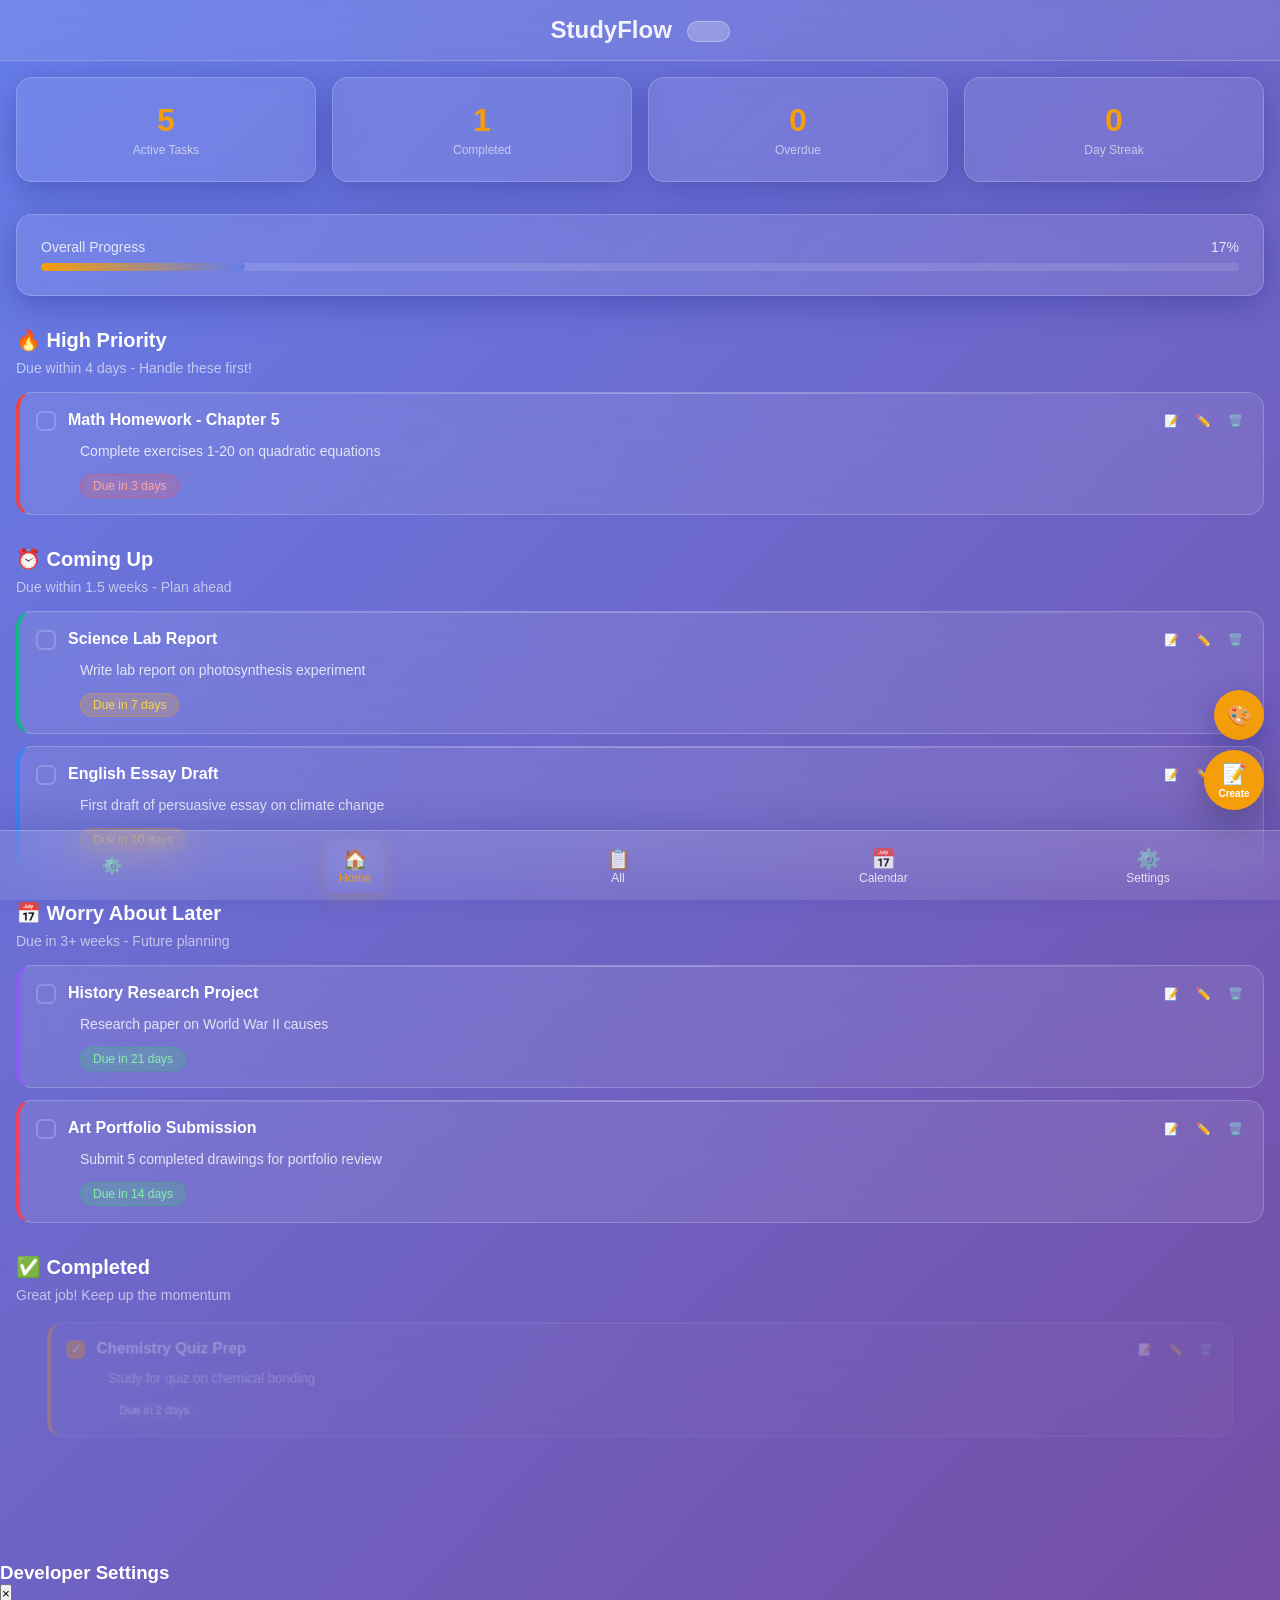
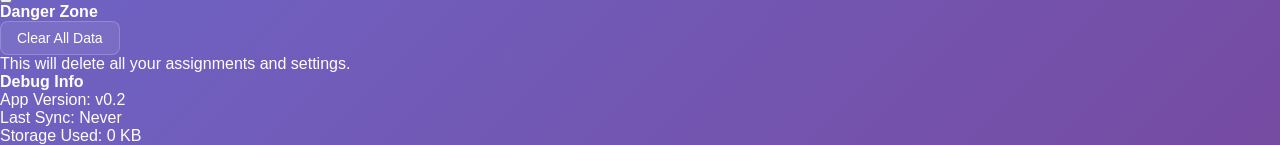
==== commit aa8959d6: "Add files via upload" ====
--- a/index.html
+++ b/index.html
@@ -215,6 +215,7 @@
 
         <!-- Bottom Navigation -->
         <nav class="bottom-nav">
+            <div class="bottom-nav-notch" id="dev-settings-notch">⚙️</div>
             <button class="nav-btn active" id="home-btn">
                 <span class="nav-icon">🏠</span>
                 <span class="nav-label" data-translate="home">Home</span>
@@ -232,6 +233,29 @@
                 <span class="nav-label" data-translate="settings">Settings</span>
             </button>
         </nav>
+
+        <!-- Dev Settings Popup -->
+        <div class="dev-settings-popup" id="dev-settings-popup">
+            <div class="dev-settings-header">
+                <h3>Developer Settings</h3>
+                <button class="close-dev-settings" id="close-dev-settings">×</button>
+            </div>
+            <div class="dev-settings-content">
+                <div class="dev-setting">
+                    <h4>Danger Zone</h4>
+                    <button class="btn btn-danger" id="clear-data-btn">Clear All Data</button>
+                    <p class="dev-setting-desc">This will delete all your assignments and settings.</p>
+                </div>
+                <div class="dev-setting">
+                    <h4>Debug Info</h4>
+                    <div class="debug-info">
+                        <p>App Version: <span id="app-version">v0.2</span></p>
+                        <p>Last Sync: <span id="last-sync">Never</span></p>
+                        <p>Storage Used: <span id="storage-used">0 KB</span></p>
+                    </div>
+                </div>
+            </div>
+        </div>
 
         <!-- Create Assignment Button -->
         <button class="create-assignment-btn" id="create-assignment-btn">
--- a/settings.css
+++ b/settings.css
@@ -85,6 +85,75 @@
 [data-theme="dark"] .settings-section select option:focus {
     background: rgba(245, 158, 11, 0.3);
     color: var(--accent-color);
+}
+
+/* Upload Dropzone Styling */
+.upload-dropzone {
+    border: 2px dashed var(--glass-border);
+    border-radius: 12px;
+    padding: 2rem;
+    text-align: center;
+    cursor: pointer;
+    transition: all 0.3s ease;
+    background: rgba(255, 255, 255, 0.05);
+    position: relative;
+    overflow: hidden;
+    margin-bottom: 1rem;
+}
+
+.upload-dropzone.drag-over {
+    background: rgba(255, 255, 255, 0.1);
+    border-color: var(--accent-color);
+    box-shadow: 0 0 0 2px var(--accent-color);
+}
+
+.upload-dropzone.drag-over::after {
+    content: 'Drop video here';
+    position: absolute;
+    top: 0;
+    left: 0;
+    right: 0;
+    bottom: 0;
+    background: rgba(0, 0, 0, 0.7);
+    display: flex;
+    align-items: center;
+    justify-content: center;
+    font-size: 1.2rem;
+    font-weight: bold;
+    color: white;
+    z-index: 10;
+}
+
+.upload-icon {
+    font-size: 2.5rem;
+    margin-bottom: 1rem;
+    display: block;
+    transition: transform 0.3s ease;
+}
+
+.upload-dropzone:hover .upload-icon {
+    transform: scale(1.1);
+}
+
+.upload-dropzone p {
+    margin: 0.5rem 0;
+    color: var(--text-primary);
+}
+
+.upload-dropzone small {
+    display: block;
+    color: var(--text-muted);
+    font-size: 0.85rem;
+    margin-top: 0.5rem;
+}
+
+.storage-tip {
+    margin-top: 1rem;
+    padding: 0.75rem;
+    background: rgba(0, 0, 0, 0.2);
+    border-radius: 8px;
+    font-size: 0.85rem;
+    color: var(--text-muted);
 }
 
 /* Premium Feature Styling */
